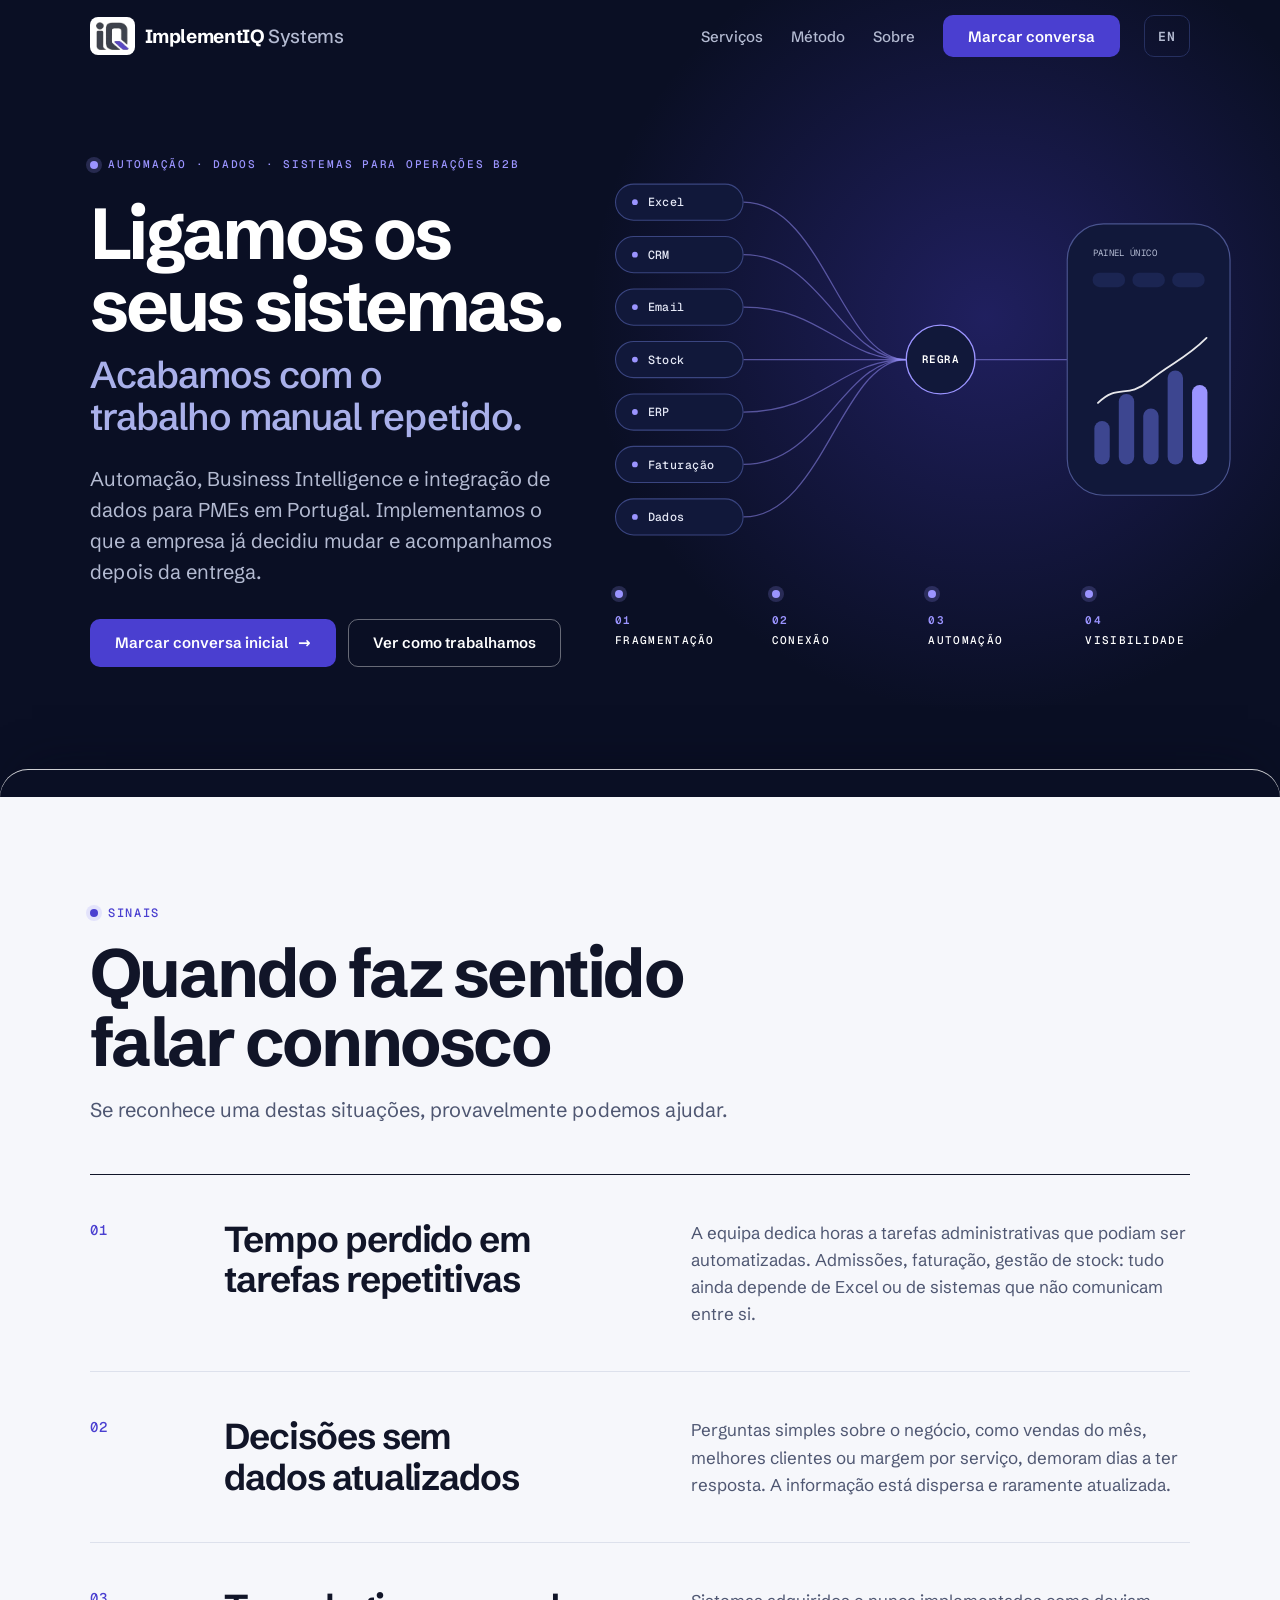
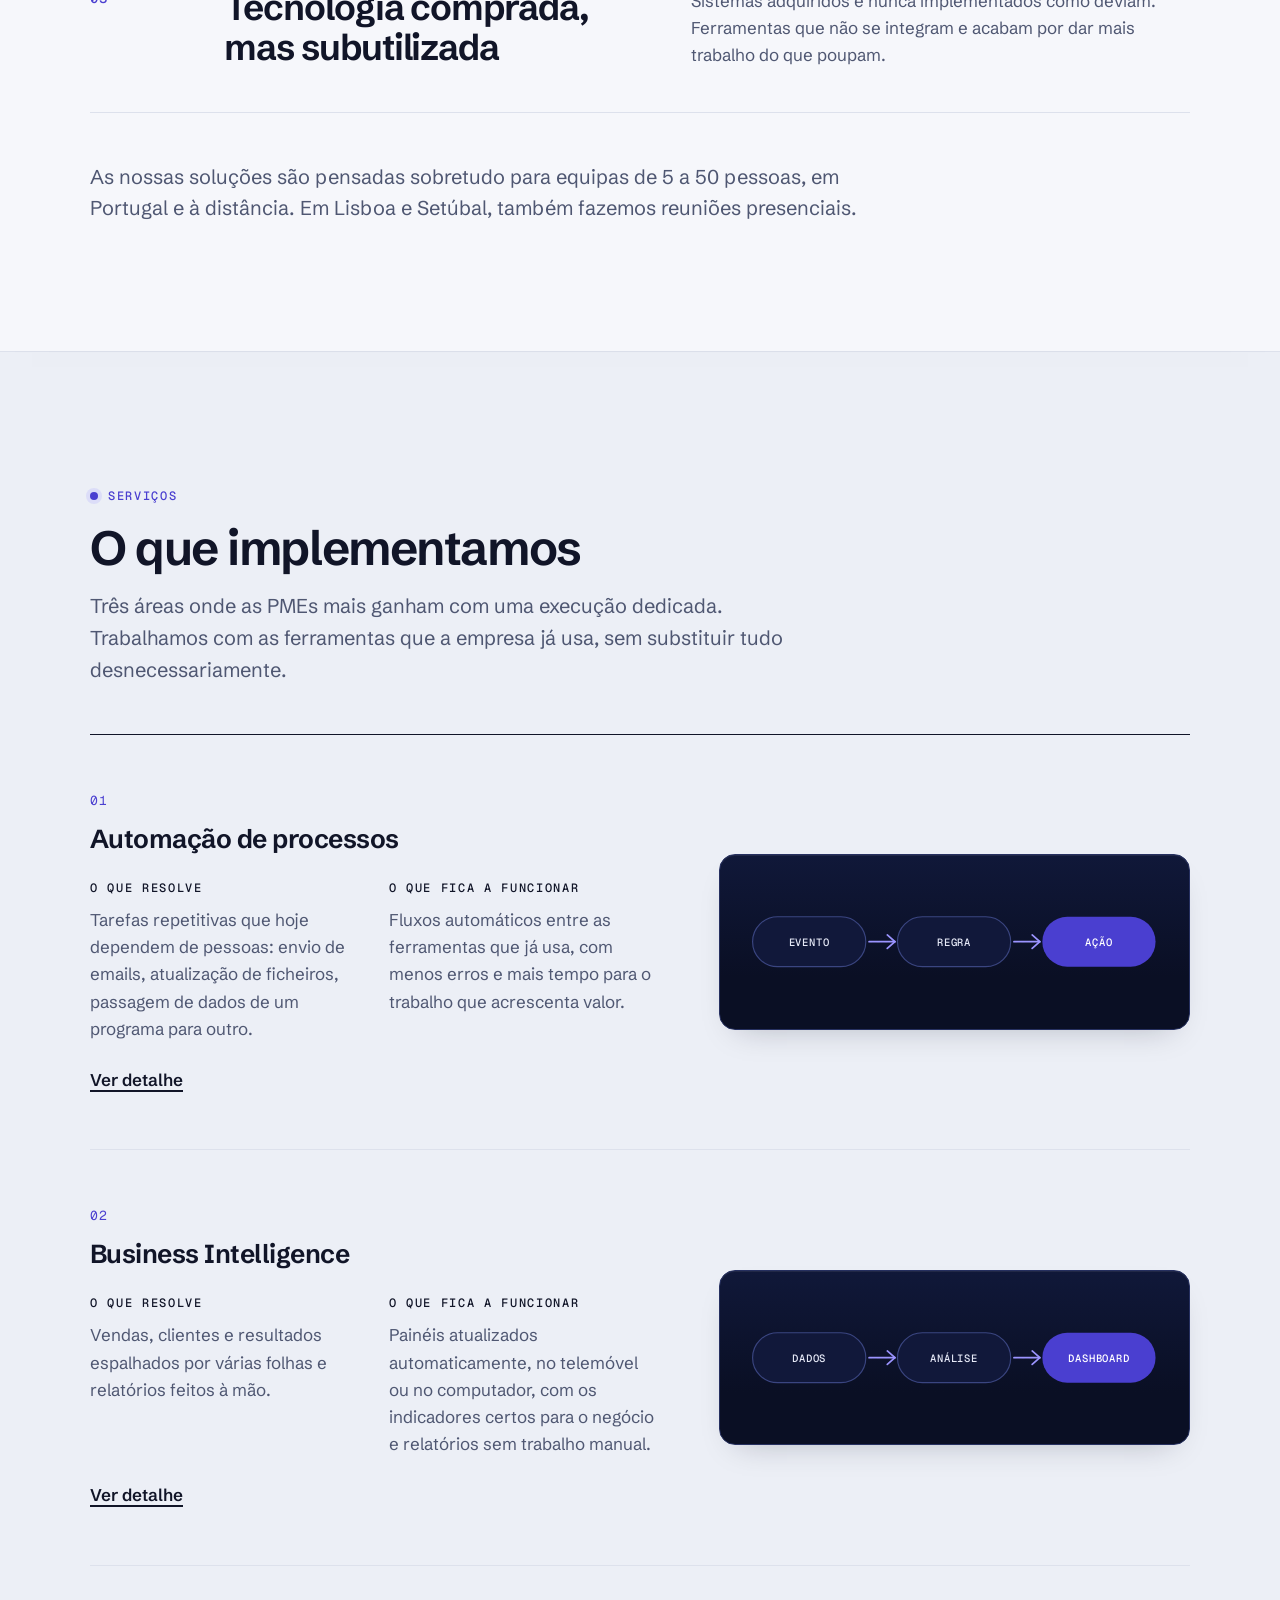
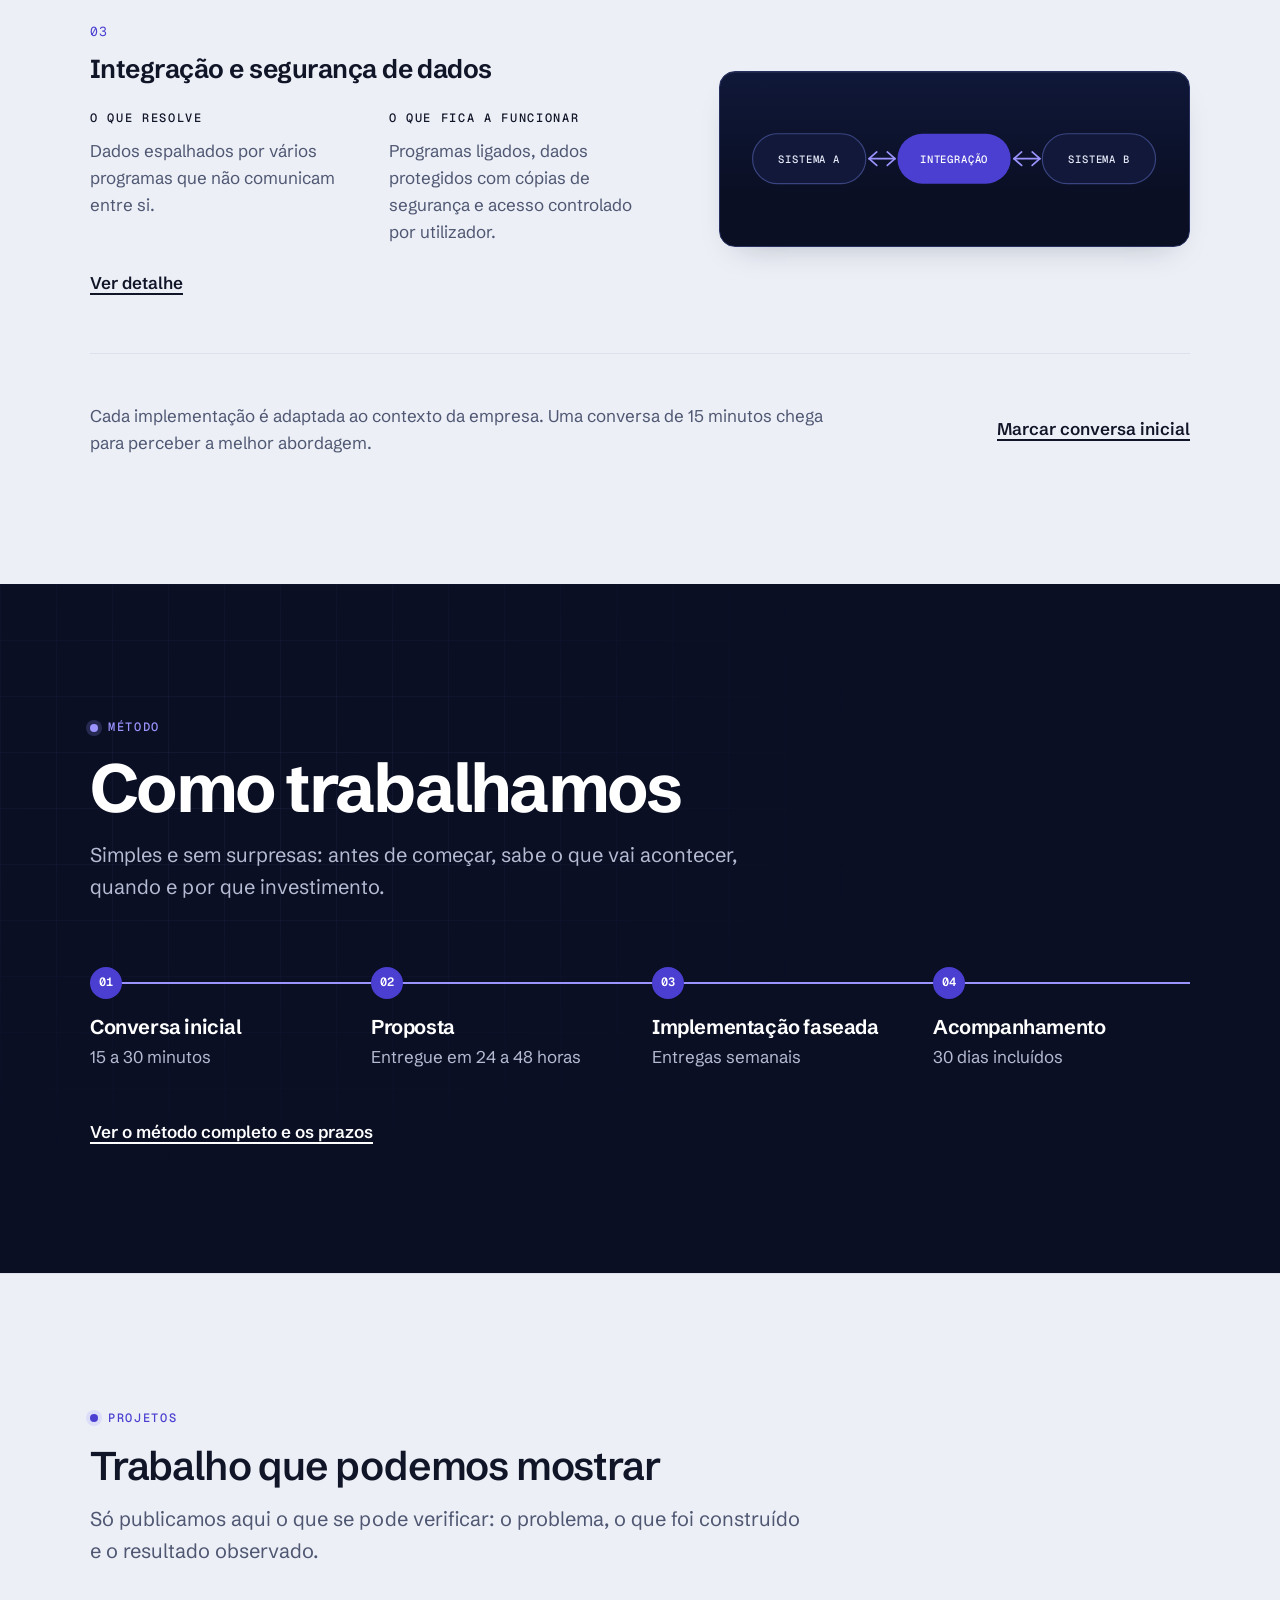
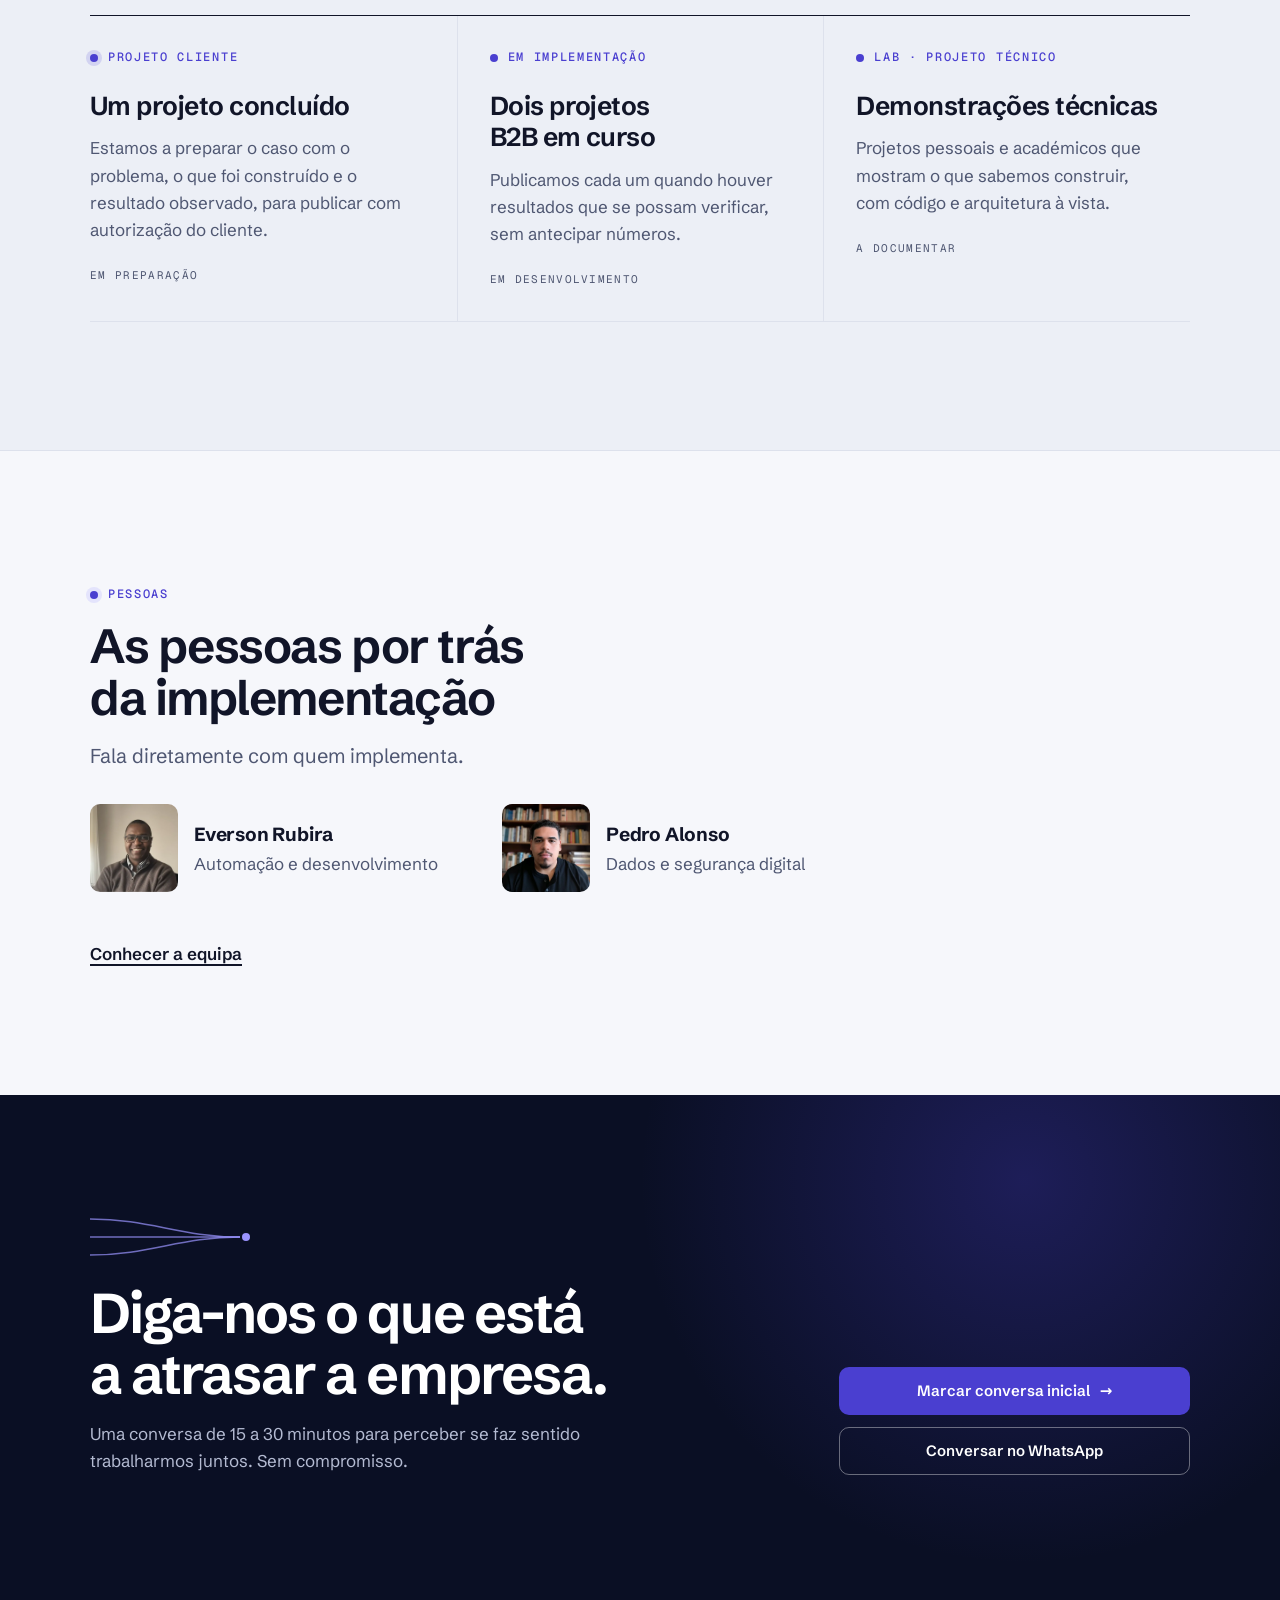
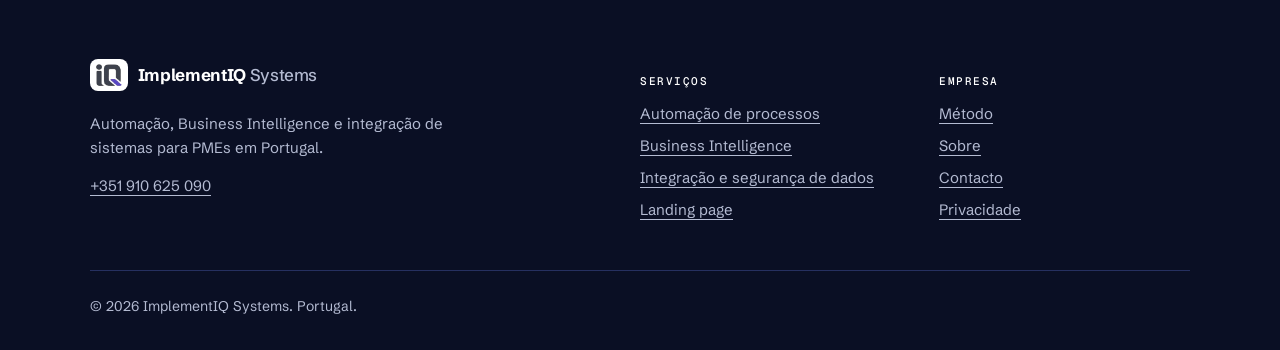
==== index.html @ 25ff7872 "Home sem camada de linhas; rede de partículas mais visível nas páginas internas Co-Authored-By: Clau" ====
<!DOCTYPE html>
<html lang="pt-PT">
<head>
    <meta charset="UTF-8">
    <meta name="viewport" content="width=device-width, initial-scale=1.0">

    <title data-pt="ImplementIQ Systems | Automação, BI e integração de sistemas para PMEs" data-en="ImplementIQ Systems | Automation, BI and systems integration for SMEs">ImplementIQ Systems | Automação, BI e integração de sistemas para PMEs</title>

    <meta name="description" content="Automação de processos, Business Intelligence e integração de dados para PMEs em Portugal. Implementamos, formamos a equipa e acompanhamos depois da entrega." data-pt="Automação de processos, Business Intelligence e integração de dados para PMEs em Portugal. Implementamos, formamos a equipa e acompanhamos depois da entrega." data-en="Process automation, Business Intelligence and data integration for SMEs in Portugal. We implement, train your team and support you after delivery.">
    <meta name="theme-color" content="#0a0f24">

    <meta property="og:type" content="website">
    <meta property="og:site_name" content="ImplementIQ Systems">
    <meta property="og:locale" content="pt_PT">
    <meta property="og:title" content="ImplementIQ Systems | Automação, BI e integração de sistemas para PMEs" data-pt="ImplementIQ Systems | Automação, BI e integração de sistemas para PMEs" data-en="ImplementIQ Systems | Automation, BI and systems integration for SMEs">
    <meta property="og:description" content="Automação de processos, Business Intelligence e integração de dados para PMEs em Portugal. Implementamos, formamos a equipa e acompanhamos depois da entrega." data-pt="Automação de processos, Business Intelligence e integração de dados para PMEs em Portugal. Implementamos, formamos a equipa e acompanhamos depois da entrega." data-en="Process automation, Business Intelligence and data integration for SMEs in Portugal. We implement, train your team and support you after delivery.">

    <script>document.documentElement.classList.add("js");</script>
    <link rel="preload" href="fonts/schibsted-grotesk-latin-wght-normal.woff2" as="font" type="font/woff2" crossorigin>
    <link rel="preload" href="fonts/geist-mono-latin-wght-normal.woff2" as="font" type="font/woff2" crossorigin>
    <link rel="stylesheet" href="style.css">
    <link rel="icon" type="image/png" sizes="32x32" href="favicon-32.png">
    <link rel="icon" type="image/png" sizes="48x48" href="favicon-48.png">
    <link rel="apple-touch-icon" href="apple-touch-icon.png">
    <meta name="application-name" content="ImplementIQ">
    <meta name="apple-mobile-web-app-title" content="ImplementIQ">
</head>
<body>

<a class="skip-link" href="#conteudo" data-pt="Saltar para o conteúdo" data-en="Skip to content">Saltar para o conteúdo</a>

<header class="site-header" id="siteHeader">
    <div class="wrap nav">
        <a href="index.html" class="brand" aria-label="ImplementIQ Systems">
            <img src="img/logo-mark.png" alt="" width="85" height="73">
            <span>ImplementIQ <span class="sys">Systems</span></span>
        </a>

        <ul class="nav-links" id="navLinks">
            <li><a href="servicos.html" data-pt="Serviços" data-en="Services">Serviços</a></li>
            <li><a href="metodo.html" data-pt="Método" data-en="Method">Método</a></li>
            <li><a href="sobre.html" data-pt="Sobre" data-en="About">Sobre</a></li>
            <li><a href="contacto.html#formulario" class="btn btn-primary" data-pt="Marcar conversa" data-en="Book a call">Marcar conversa</a></li>
        </ul>

        <div class="nav-tools">
            <button class="lang-toggle" id="langToggle" type="button" aria-label="Switch to English">EN</button>
            <button class="menu-btn" id="menuBtn" type="button" aria-expanded="false" aria-controls="navLinks" aria-label="Abrir menu">
                <svg width="22" height="22" viewBox="0 0 24 24" fill="none" stroke="currentColor" stroke-width="2" stroke-linecap="round" aria-hidden="true">
                    <line x1="3" y1="7" x2="21" y2="7"/><line x1="3" y1="12" x2="21" y2="12"/><line x1="3" y1="17" x2="21" y2="17"/>
                </svg>
            </button>
        </div>
    </div>
</header>

<main id="conteudo">
<!-- Hero -->
<section class="hero" id="topo">
    <div class="hero-glow" aria-hidden="true"></div>
    <div class="wrap hero-grid">
        <div class="hero-copy">
            <p class="eyebrow enter" data-pt="Automação · Dados · Sistemas para operações B2B" data-en="Automation · Data · Systems for B2B operations">Automação · Dados · Sistemas para operações B2B</p>
            <h1 class="enter" style="--d:0.08s"
                data-pt="Ligamos os seus sistemas.<br><span class=&quot;soft&quot;>Acabamos com o trabalho manual repetido.</span>"
                data-en="We connect your systems.<br><span class=&quot;soft&quot;>We end repetitive manual work.</span>">Ligamos os seus sistemas.<br><span class="soft">Acabamos com o trabalho manual repetido.</span></h1>

            <p class="hero-lead enter" style="--d:0.16s"
               data-pt="Automação, Business Intelligence e integração de dados para PMEs em Portugal. Implementamos o que a empresa já decidiu mudar e acompanhamos depois da entrega."
               data-en="Automation, Business Intelligence and data integration for SMEs in Portugal. We implement what your company has already decided to change, and we stay with you after delivery.">Automação, Business Intelligence e integração de dados para PMEs em Portugal. Implementamos o que a empresa já decidiu mudar e acompanhamos depois da entrega.</p>

            <div class="hero-actions enter" style="--d:0.24s">
                <a href="contacto.html#formulario" class="btn btn-primary"><span data-pt="Marcar conversa inicial" data-en="Book an initial call">Marcar conversa inicial</span><span class="arr" aria-hidden="true">→</span></a>
                <a href="metodo.html" class="btn btn-ghost" data-pt="Ver como trabalhamos" data-en="See how we work">Ver como trabalhamos</a>
            </div>
        </div>

        <figure class="hero-visual enter" style="--d:0.2s">
            <div class="sf">
<svg class="sf-svg sf-svg-d" viewBox="0 0 680 440" role="img" aria-labelledby="sfD">
<title id="sfD" data-pt="Sete sistemas separados (Excel, CRM, email, stock, ERP, faturação e dados) que se ligam, passam por uma regra e acabam num único painel" data-en="Seven separate systems (Excel, CRM, email, stock, ERP, invoicing and data) that connect, go through a rule and end in a single dashboard">Sete sistemas separados (Excel, CRM, email, stock, ERP, faturação e dados) que se ligam, passam por uma regra e acabam num único painel</title>
<path class="sf-wire sf-draw" style="--i:0" pathLength="1" d="M142 40 C 230 40, 250 214, 322 214"/>
<path class="sf-wire sf-draw" style="--i:1" pathLength="1" d="M142 98 C 230 98, 250 214, 322 214"/>
<path class="sf-wire sf-draw" style="--i:2" pathLength="1" d="M142 156 C 230 156, 250 214, 322 214"/>
<path class="sf-wire sf-draw" style="--i:3" pathLength="1" d="M142 214 C 230 214, 250 214, 322 214"/>
<path class="sf-wire sf-draw" style="--i:4" pathLength="1" d="M142 272 C 230 272, 250 214, 322 214"/>
<path class="sf-wire sf-draw" style="--i:5" pathLength="1" d="M142 330 C 230 330, 250 214, 322 214"/>
<path class="sf-wire sf-draw" style="--i:6" pathLength="1" d="M142 388 C 230 388, 250 214, 322 214"/>
<path class="sf-wire sf-draw sf-trunk" pathLength="1" d="M398 214 H500"/>
<path id="sfp0" d="M142 40 C 230 40, 250 214, 322 214" fill="none"/>
<path id="sfp1" d="M142 98 C 230 98, 250 214, 322 214" fill="none"/>
<path id="sfp2" d="M142 156 C 230 156, 250 214, 322 214" fill="none"/>
<path id="sfp3" d="M142 214 C 230 214, 250 214, 322 214" fill="none"/>
<path id="sfp4" d="M142 272 C 230 272, 250 214, 322 214" fill="none"/>
<path id="sfp5" d="M142 330 C 230 330, 250 214, 322 214" fill="none"/>
<path id="sfp6" d="M142 388 C 230 388, 250 214, 322 214" fill="none"/>
<path id="sfpt" d="M398 214 H500" fill="none"/>
<g class="sf-chip" style="--i:0;--dx:-30px;--dy:-10px;--r:-4deg"><rect x="0.6" y="20" width="141" height="40" rx="20"/><circle class="sf-chip-dot" cx="22" cy="40" r="3.2"/><text x="36" y="44.5">Excel</text></g>
<g class="sf-chip" style="--i:1;--dx:26px;--dy:8px;--r:3deg"><rect x="0.6" y="78" width="141" height="40" rx="20"/><circle class="sf-chip-dot" cx="22" cy="98" r="3.2"/><text x="36" y="102.5">CRM</text></g>
<g class="sf-chip" style="--i:2;--dx:-18px;--dy:-9px;--r:-3deg"><rect x="0.6" y="136" width="141" height="40" rx="20"/><circle class="sf-chip-dot" cx="22" cy="156" r="3.2"/><text x="36" y="160.5">Email</text></g>
<g class="sf-chip" style="--i:3;--dx:34px;--dy:9px;--r:4deg"><rect x="0.6" y="194" width="141" height="40" rx="20"/><circle class="sf-chip-dot" cx="22" cy="214" r="3.2"/><text x="36" y="218.5">Stock</text></g>
<g class="sf-chip" style="--i:4;--dx:-28px;--dy:-8px;--r:3deg"><rect x="0.6" y="252" width="141" height="40" rx="20"/><circle class="sf-chip-dot" cx="22" cy="272" r="3.2"/><text x="36" y="276.5">ERP</text></g>
<g class="sf-chip" style="--i:5;--dx:22px;--dy:10px;--r:-4deg"><rect x="0.6" y="310" width="141" height="40" rx="20"/><circle class="sf-chip-dot" cx="22" cy="330" r="3.2"/><text x="36" y="334.5" data-pt="Faturação" data-en="Invoicing">Faturação</text></g>
<g class="sf-chip" style="--i:6;--dx:-34px;--dy:6px;--r:3deg"><rect x="0.6" y="368" width="141" height="40" rx="20"/><circle class="sf-chip-dot" cx="22" cy="388" r="3.2"/><text x="36" y="392.5" data-pt="Dados" data-en="Data">Dados</text></g>
<g class="sf-rule"><circle class="sf-ring" cx="360" cy="214" r="38"/><circle class="sf-rule-box" cx="360" cy="214" r="38"/><text x="360" y="218" text-anchor="middle" data-pt="REGRA" data-en="RULE">REGRA</text></g>
<rect class="sf-panel" x="500" y="64" width="180" height="300" rx="40"/>
<text class="sf-panel-title" x="528" y="100" data-pt="PAINEL ÚNICO" data-en="SINGLE DASHBOARD">PAINEL ÚNICO</text>
<rect class="sf-kpi" style="--i:0" x="528" y="118" width="36" height="16" rx="8"/>
<rect class="sf-kpi" style="--i:1" x="572" y="118" width="36" height="16" rx="8"/>
<rect class="sf-kpi" style="--i:2" x="616" y="118" width="36" height="16" rx="8"/>
<rect class="sf-bar" style="--i:0" x="530" y="282" width="17" height="48" rx="8.5"/>
<rect class="sf-bar" style="--i:1" x="557" y="252" width="17" height="78" rx="8.5"/>
<rect class="sf-bar" style="--i:2" x="584" y="268" width="17" height="62" rx="8.5"/>
<rect class="sf-bar" style="--i:3" x="611" y="226" width="17" height="104" rx="8.5"/>
<rect class="sf-bar hot" style="--i:4" x="638" y="242" width="17" height="88" rx="8.5"/>
<path class="sf-trend sf-draw" pathLength="1" d="M534 262 C 556 240, 566 258, 590 238 S 630 214, 654 190"/>
<circle class="sf-packet" r="3.6" opacity="0"><animateMotion dur="4.2s" begin="6.2s" repeatCount="indefinite"><mpath href="#sfp0"/></animateMotion><animate attributeName="opacity" values="0;1;1;0" keyTimes="0;0.12;0.88;1" dur="4.2s" begin="6.2s" repeatCount="indefinite"/></circle>
<circle class="sf-packet" r="3.6" opacity="0"><animateMotion dur="4.2s" begin="6.75s" repeatCount="indefinite"><mpath href="#sfp1"/></animateMotion><animate attributeName="opacity" values="0;1;1;0" keyTimes="0;0.12;0.88;1" dur="4.2s" begin="6.75s" repeatCount="indefinite"/></circle>
<circle class="sf-packet" r="3.6" opacity="0"><animateMotion dur="4.2s" begin="7.300000000000001s" repeatCount="indefinite"><mpath href="#sfp2"/></animateMotion><animate attributeName="opacity" values="0;1;1;0" keyTimes="0;0.12;0.88;1" dur="4.2s" begin="7.300000000000001s" repeatCount="indefinite"/></circle>
<circle class="sf-packet" r="3.6" opacity="0"><animateMotion dur="4.2s" begin="7.8500000000000005s" repeatCount="indefinite"><mpath href="#sfp3"/></animateMotion><animate attributeName="opacity" values="0;1;1;0" keyTimes="0;0.12;0.88;1" dur="4.2s" begin="7.8500000000000005s" repeatCount="indefinite"/></circle>
<circle class="sf-packet" r="3.6" opacity="0"><animateMotion dur="4.2s" begin="8.4s" repeatCount="indefinite"><mpath href="#sfp4"/></animateMotion><animate attributeName="opacity" values="0;1;1;0" keyTimes="0;0.12;0.88;1" dur="4.2s" begin="8.4s" repeatCount="indefinite"/></circle>
<circle class="sf-packet" r="3.6" opacity="0"><animateMotion dur="4.2s" begin="8.95s" repeatCount="indefinite"><mpath href="#sfp5"/></animateMotion><animate attributeName="opacity" values="0;1;1;0" keyTimes="0;0.12;0.88;1" dur="4.2s" begin="8.95s" repeatCount="indefinite"/></circle>
<circle class="sf-packet" r="3.6" opacity="0"><animateMotion dur="4.2s" begin="9.5s" repeatCount="indefinite"><mpath href="#sfp6"/></animateMotion><animate attributeName="opacity" values="0;1;1;0" keyTimes="0;0.12;0.88;1" dur="4.2s" begin="9.5s" repeatCount="indefinite"/></circle>
<circle class="sf-packet" r="3.6" opacity="0"><animateMotion dur="1.6s" begin="7s" repeatCount="indefinite"><mpath href="#sfpt"/></animateMotion><animate attributeName="opacity" values="0;1;1;0" keyTimes="0;0.15;0.85;1" dur="1.6s" begin="7s" repeatCount="indefinite"/></circle>
</svg>
<svg class="sf-svg sf-svg-m" viewBox="0 0 340 250" role="img" aria-labelledby="sfM">
<title id="sfM" data-pt="Quatro sistemas separados (Excel, CRM, email e ERP) que se ligam, passam por uma regra e acabam num único painel" data-en="Four separate systems (Excel, CRM, email and ERP) that connect, go through a rule and end in a single dashboard">Quatro sistemas separados (Excel, CRM, email e ERP) que se ligam, passam por uma regra e acabam num único painel</title>
<path class="sf-wire sf-draw" style="--i:0" pathLength="1" d="M94 34 C 118 34, 118 121, 141 121"/>
<path class="sf-wire sf-draw" style="--i:1" pathLength="1" d="M94 92 C 118 92, 118 121, 141 121"/>
<path class="sf-wire sf-draw" style="--i:2" pathLength="1" d="M94 150 C 118 150, 118 121, 141 121"/>
<path class="sf-wire sf-draw" style="--i:3" pathLength="1" d="M94 208 C 118 208, 118 121, 141 121"/>
<path class="sf-wire sf-draw sf-trunk" pathLength="1" d="M197 121 H236"/>
<path id="sfm0" d="M94 34 C 118 34, 118 121, 141 121" fill="none"/>
<path id="sfm1" d="M94 92 C 118 92, 118 121, 141 121" fill="none"/>
<path id="sfm2" d="M94 150 C 118 150, 118 121, 141 121" fill="none"/>
<path id="sfm3" d="M94 208 C 118 208, 118 121, 141 121" fill="none"/>
<path id="sfmt" d="M197 121 H236" fill="none"/>
<g class="sf-chip" style="--i:0;--dx:-8px;--dy:-8px;--r:-4deg"><rect x="0.6" y="18" width="92" height="32" rx="16"/><circle class="sf-chip-dot" cx="17" cy="34" r="2.8"/><text x="29" y="38.5">Excel</text></g>
<g class="sf-chip" style="--i:1;--dx:12px;--dy:6px;--r:3deg"><rect x="0.6" y="76" width="92" height="32" rx="16"/><circle class="sf-chip-dot" cx="17" cy="92" r="2.8"/><text x="29" y="96.5">CRM</text></g>
<g class="sf-chip" style="--i:2;--dx:-8px;--dy:8px;--r:-3deg"><rect x="0.6" y="134" width="92" height="32" rx="16"/><circle class="sf-chip-dot" cx="17" cy="150" r="2.8"/><text x="29" y="154.5">Email</text></g>
<g class="sf-chip" style="--i:3;--dx:10px;--dy:-8px;--r:4deg"><rect x="0.6" y="192" width="92" height="32" rx="16"/><circle class="sf-chip-dot" cx="17" cy="208" r="2.8"/><text x="29" y="212.5">ERP</text></g>
<g class="sf-rule"><circle class="sf-ring" cx="169" cy="121" r="28"/><circle class="sf-rule-box" cx="169" cy="121" r="28"/><text x="169" y="125" text-anchor="middle" data-pt="REGRA" data-en="RULE">REGRA</text></g>
<rect class="sf-panel" x="236" y="21" width="104" height="200" rx="30"/>
<rect class="sf-kpi" style="--i:0" x="252" y="42" width="32" height="14" rx="7"/>
<rect class="sf-kpi" style="--i:1" x="292" y="42" width="32" height="14" rx="7"/>
<rect class="sf-bar" style="--i:0" x="254" y="162" width="13" height="34" rx="6.5"/>
<rect class="sf-bar" style="--i:1" x="274" y="138" width="13" height="58" rx="6.5"/>
<rect class="sf-bar" style="--i:2" x="294" y="150" width="13" height="46" rx="6.5"/>
<rect class="sf-bar hot" style="--i:3" x="314" y="118" width="13" height="78" rx="6.5"/>
<path class="sf-trend sf-draw" pathLength="1" d="M258 146 C 270 130, 276 142, 290 128 S 308 112, 322 100"/>
<circle class="sf-packet" r="3" opacity="0"><animateMotion dur="3.6s" begin="6.2s" repeatCount="indefinite"><mpath href="#sfm0"/></animateMotion><animate attributeName="opacity" values="0;1;1;0" keyTimes="0;0.12;0.88;1" dur="3.6s" begin="6.2s" repeatCount="indefinite"/></circle>
<circle class="sf-packet" r="3" opacity="0"><animateMotion dur="3.6s" begin="6.9s" repeatCount="indefinite"><mpath href="#sfm1"/></animateMotion><animate attributeName="opacity" values="0;1;1;0" keyTimes="0;0.12;0.88;1" dur="3.6s" begin="6.9s" repeatCount="indefinite"/></circle>
<circle class="sf-packet" r="3" opacity="0"><animateMotion dur="3.6s" begin="7.6s" repeatCount="indefinite"><mpath href="#sfm2"/></animateMotion><animate attributeName="opacity" values="0;1;1;0" keyTimes="0;0.12;0.88;1" dur="3.6s" begin="7.6s" repeatCount="indefinite"/></circle>
<circle class="sf-packet" r="3" opacity="0"><animateMotion dur="3.6s" begin="8.3s" repeatCount="indefinite"><mpath href="#sfm3"/></animateMotion><animate attributeName="opacity" values="0;1;1;0" keyTimes="0;0.12;0.88;1" dur="3.6s" begin="8.3s" repeatCount="indefinite"/></circle>
</svg>
                <ol class="sf-stages" data-aria-pt="Fases do fluxo" data-aria-en="Flow stages" aria-label="Fases do fluxo">
                    <li class="sf-stage" style="--t:0s" data-pt="<b>01</b>Fragmentação" data-en="<b>01</b>Fragmentation"><b>01</b>Fragmentação</li>
                    <li class="sf-stage" style="--t:1.7s" data-pt="<b>02</b>Conexão" data-en="<b>02</b>Connection"><b>02</b>Conexão</li>
                    <li class="sf-stage" style="--t:3.3s" data-pt="<b>03</b>Automação" data-en="<b>03</b>Automation"><b>03</b>Automação</li>
                    <li class="sf-stage" style="--t:4.4s" data-pt="<b>04</b>Visibilidade" data-en="<b>04</b>Visibility"><b>04</b>Visibilidade</li>
                </ol>
            </div>
        </figure>
    </div>
</section>

<!-- Sinais -->
<section class="section" id="sinais">
    <div class="wrap">
        <div class="section-head reveal">
            <p class="eyebrow" data-pt="Sinais" data-en="Signals">Sinais</p>
            <h2 class="h-display" data-pt="Quando faz sentido falar connosco" data-en="When it makes sense to talk to us">Quando faz sentido falar connosco</h2>
            <p data-pt="Se reconhece uma destas situações, provavelmente podemos ajudar." data-en="If you recognise one of these situations, we can probably help.">Se reconhece uma destas situações, provavelmente podemos ajudar.</p>
        </div>

        <ol class="signals">
            <li class="signal reveal" style="--d:0s">
                <span class="signal-n" aria-hidden="true">01</span>
                <h3 data-pt="Tempo perdido em tarefas repetitivas" data-en="Time lost on repetitive tasks">Tempo perdido em tarefas repetitivas</h3>
                <p data-pt="A equipa dedica horas a tarefas administrativas que podiam ser automatizadas. Admissões, faturação, gestão de stock: tudo ainda depende de Excel ou de sistemas que não comunicam entre si." data-en="Your team spends hours on administrative tasks that could be automated. Onboarding, invoicing, stock management: everything still depends on Excel or on systems that don’t talk to each other.">A equipa dedica horas a tarefas administrativas que podiam ser automatizadas. Admissões, faturação, gestão de stock: tudo ainda depende de Excel ou de sistemas que não comunicam entre si.</p>
            </li>
            <li class="signal reveal" style="--d:0.08s">
                <span class="signal-n" aria-hidden="true">02</span>
                <h3 data-pt="Decisões sem dados atualizados" data-en="Decisions without up-to-date data">Decisões sem dados atualizados</h3>
                <p data-pt="Perguntas simples sobre o negócio, como vendas do mês, melhores clientes ou margem por serviço, demoram dias a ter resposta. A informação está dispersa e raramente atualizada." data-en="Simple questions about the business, such as monthly sales, best clients or margin per service, take days to answer. The information is scattered and rarely current.">Perguntas simples sobre o negócio, como vendas do mês, melhores clientes ou margem por serviço, demoram dias a ter resposta. A informação está dispersa e raramente atualizada.</p>
            </li>
            <li class="signal reveal" style="--d:0.16s">
                <span class="signal-n" aria-hidden="true">03</span>
                <h3 data-pt="Tecnologia comprada, mas subutilizada" data-en="Technology bought but underused">Tecnologia comprada, mas subutilizada</h3>
                <p data-pt="Sistemas adquiridos e nunca implementados como deviam. Ferramentas que não se integram e acabam por dar mais trabalho do que poupam." data-en="Systems that were acquired and never properly implemented. Tools that don’t integrate and end up creating more work than they save.">Sistemas adquiridos e nunca implementados como deviam. Ferramentas que não se integram e acabam por dar mais trabalho do que poupam.</p>
            </li>
        </ol>

        <p class="fit reveal"
           data-pt="As nossas soluções são pensadas sobretudo para equipas de 5 a 50 pessoas, em Portugal e à distância. Em Lisboa e Setúbal, também fazemos reuniões presenciais."
           data-en="Our solutions are designed mainly for teams of 5 to 50 people, in Portugal and remotely. In Lisbon and Setúbal we also hold in-person meetings.">As nossas soluções são pensadas sobretudo para equipas de 5 a 50 pessoas, em Portugal e à distância. Em Lisboa e Setúbal, também fazemos reuniões presenciais.</p>
    </div>
</section>

<!-- Serviços -->
<section class="section band" id="servicos">
    <div class="wrap">
        <div class="section-head reveal">
            <p class="eyebrow" data-pt="Serviços" data-en="Services">Serviços</p>
            <h2 data-pt="O que implementamos" data-en="What we implement">O que implementamos</h2>
            <p data-pt="Três áreas onde as PMEs mais ganham com uma execução dedicada. Trabalhamos com as ferramentas que a empresa já usa, sem substituir tudo desnecessariamente." data-en="Three areas where SMEs gain the most from dedicated execution. We work with the tools your company already uses, without replacing everything unnecessarily.">Três áreas onde as PMEs mais ganham com uma execução dedicada. Trabalhamos com as ferramentas que a empresa já usa, sem substituir tudo desnecessariamente.</p>
        </div>

        <div class="pillars">
            <article class="pillar reveal" id="p-automacao">
                <div class="pillar-copy">
                    <span class="pillar-n" aria-hidden="true">01</span>
                    <h3 data-pt="Automação de processos" data-en="Process automation">Automação de processos</h3>
                    <div class="pillar-cols">
                        <div>
                            <p class="label" data-pt="O que resolve" data-en="What it solves">O que resolve</p>
                            <p data-pt="Tarefas repetitivas que hoje dependem de pessoas: envio de emails, atualização de ficheiros, passagem de dados de um programa para outro." data-en="Repetitive tasks that today depend on people: sending emails, updating files, moving data from one program to another.">Tarefas repetitivas que hoje dependem de pessoas: envio de emails, atualização de ficheiros, passagem de dados de um programa para outro.</p>
                        </div>
                        <div>
                            <p class="label" data-pt="O que fica a funcionar" data-en="What you end up with">O que fica a funcionar</p>
                            <p data-pt="Fluxos automáticos entre as ferramentas que já usa, com menos erros e mais tempo para o trabalho que acrescenta valor." data-en="Automatic flows between the tools you already use, with fewer errors and more time for work that adds value.">Fluxos automáticos entre as ferramentas que já usa, com menos erros e mais tempo para o trabalho que acrescenta valor.</p>
                        </div>
                    </div>
                    <a class="link pillar-link" href="servicos.html#automacao" data-pt="Ver detalhe" data-en="See details">Ver detalhe</a>
                </div>
                <div class="pillar-art">
<svg viewBox="0 0 422 114" role="img" aria-labelledby="artA"><title id="artA" data-pt="Um evento dispara uma regra, que executa uma ação" data-en="An event triggers a rule, which runs an action">Um evento dispara uma regra, que executa uma ação</title><rect class="art-node" x="0.6" y="31" width="118" height="52" rx="26"/><text x="59.6" y="61" text-anchor="middle" data-pt="Evento" data-en="Trigger">Evento</text><rect class="art-node" x="151.6" y="31" width="118" height="52" rx="26"/><text x="210.6" y="61" text-anchor="middle" data-pt="Regra" data-en="Rule">Regra</text><rect class="art-accent" x="302.6" y="31" width="118" height="52" rx="26"/><text class="art-accent-text" x="361.6" y="61" text-anchor="middle" data-pt="Ação" data-en="Action">Ação</text><path class="art-wire" d="M122 57 H149"/><path class="art-line draw" style="--i:0" pathLength="1" d="M122 57 H149"/><path class="art-line" d="M141 50 L149 57 L141 64"/><path class="art-wire" d="M273 57 H300"/><path class="art-line draw" style="--i:1" pathLength="1" d="M273 57 H300"/><path class="art-line" d="M292 50 L300 57 L292 64"/></svg>
                </div>
            </article>
            <article class="pillar reveal" id="p-bi">
                <div class="pillar-copy">
                    <span class="pillar-n" aria-hidden="true">02</span>
                    <h3 data-pt="Business Intelligence" data-en="Business Intelligence">Business Intelligence</h3>
                    <div class="pillar-cols">
                        <div>
                            <p class="label" data-pt="O que resolve" data-en="What it solves">O que resolve</p>
                            <p data-pt="Vendas, clientes e resultados espalhados por várias folhas e relatórios feitos à mão." data-en="Sales, clients and results scattered across several spreadsheets and hand-made reports.">Vendas, clientes e resultados espalhados por várias folhas e relatórios feitos à mão.</p>
                        </div>
                        <div>
                            <p class="label" data-pt="O que fica a funcionar" data-en="What you end up with">O que fica a funcionar</p>
                            <p data-pt="Painéis atualizados automaticamente, no telemóvel ou no computador, com os indicadores certos para o negócio e relatórios sem trabalho manual." data-en="Automatically updated dashboards on phone or computer, with the right indicators for your business and reports with no manual work.">Painéis atualizados automaticamente, no telemóvel ou no computador, com os indicadores certos para o negócio e relatórios sem trabalho manual.</p>
                        </div>
                    </div>
                    <a class="link pillar-link" href="servicos.html#bi" data-pt="Ver detalhe" data-en="See details">Ver detalhe</a>
                </div>
                <div class="pillar-art">
<svg viewBox="0 0 422 114" role="img" aria-labelledby="artB"><title id="artB" data-pt="Dados passam por análise e chegam a um dashboard" data-en="Data goes through analysis and reaches a dashboard">Dados passam por análise e chegam a um dashboard</title><rect class="art-node" x="0.6" y="31" width="118" height="52" rx="26"/><text x="59.6" y="61" text-anchor="middle" data-pt="Dados" data-en="Data">Dados</text><rect class="art-node" x="151.6" y="31" width="118" height="52" rx="26"/><text x="210.6" y="61" text-anchor="middle" data-pt="Análise" data-en="Analysis">Análise</text><rect class="art-accent" x="302.6" y="31" width="118" height="52" rx="26"/><text class="art-accent-text" x="361.6" y="61" text-anchor="middle" data-pt="Dashboard" data-en="Dashboard">Dashboard</text><path class="art-wire" d="M122 57 H149"/><path class="art-line draw" style="--i:0" pathLength="1" d="M122 57 H149"/><path class="art-line" d="M141 50 L149 57 L141 64"/><path class="art-wire" d="M273 57 H300"/><path class="art-line draw" style="--i:1" pathLength="1" d="M273 57 H300"/><path class="art-line" d="M292 50 L300 57 L292 64"/></svg>
                </div>
            </article>
            <article class="pillar reveal" id="p-integracao">
                <div class="pillar-copy">
                    <span class="pillar-n" aria-hidden="true">03</span>
                    <h3 data-pt="Integração e segurança de dados" data-en="Data integration and security">Integração e segurança de dados</h3>
                    <div class="pillar-cols">
                        <div>
                            <p class="label" data-pt="O que resolve" data-en="What it solves">O que resolve</p>
                            <p data-pt="Dados espalhados por vários programas que não comunicam entre si." data-en="Data scattered across several programs that don’t talk to each other.">Dados espalhados por vários programas que não comunicam entre si.</p>
                        </div>
                        <div>
                            <p class="label" data-pt="O que fica a funcionar" data-en="What you end up with">O que fica a funcionar</p>
                            <p data-pt="Programas ligados, dados protegidos com cópias de segurança e acesso controlado por utilizador." data-en="Connected programs, data protected with backups and access controlled per user.">Programas ligados, dados protegidos com cópias de segurança e acesso controlado por utilizador.</p>
                        </div>
                    </div>
                    <a class="link pillar-link" href="servicos.html#integracao" data-pt="Ver detalhe" data-en="See details">Ver detalhe</a>
                </div>
                <div class="pillar-art">
<svg viewBox="0 0 422 114" role="img" aria-labelledby="artC"><title id="artC" data-pt="Dois sistemas ligados por uma integração, com dados nos dois sentidos" data-en="Two systems connected by an integration, with data flowing both ways">Dois sistemas ligados por uma integração, com dados nos dois sentidos</title><rect class="art-node" x="0.6" y="31" width="118" height="52" rx="26"/><text x="59.6" y="61" text-anchor="middle" data-pt="Sistema A" data-en="System A">Sistema A</text><rect class="art-accent" x="151.6" y="31" width="118" height="52" rx="26"/><text class="art-accent-text" x="210.6" y="61" text-anchor="middle" data-pt="Integração" data-en="Integration">Integração</text><rect class="art-node" x="302.6" y="31" width="118" height="52" rx="26"/><text x="361.6" y="61" text-anchor="middle" data-pt="Sistema B" data-en="System B">Sistema B</text><path class="art-wire" d="M122 57 H149"/><path class="art-line draw" style="--i:0" pathLength="1" d="M122 57 H149"/><path class="art-line" d="M141 50 L149 57 L141 64"/><path class="art-line" d="M130 50 L122 57 L130 64"/><path class="art-wire" d="M273 57 H300"/><path class="art-line draw" style="--i:1" pathLength="1" d="M273 57 H300"/><path class="art-line" d="M292 50 L300 57 L292 64"/><path class="art-line" d="M281 50 L273 57 L281 64"/></svg>
                </div>
            </article>
        </div>

        <div class="services-note reveal">
            <p data-pt="Cada implementação é adaptada ao contexto da empresa. Uma conversa de 15 minutos chega para perceber a melhor abordagem." data-en="Every implementation is adapted to the company's context. A 15-minute conversation is enough to work out the best approach.">Cada implementação é adaptada ao contexto da empresa. Uma conversa de 15 minutos chega para perceber a melhor abordagem.</p>
            <a href="contacto.html#formulario" class="link" data-pt="Marcar conversa inicial" data-en="Book an initial call">Marcar conversa inicial</a>
        </div>
    </div>
</section>

<!-- Método em resumo -->
<section class="section dark" id="metodo">
    <div class="wrap">
        <div class="section-head reveal">
            <p class="eyebrow" data-pt="Método" data-en="Method">Método</p>
            <h2 class="h-display" data-pt="Como trabalhamos" data-en="How we work">Como trabalhamos</h2>
            <p data-pt="Simples e sem surpresas: antes de começar, sabe o que vai acontecer, quando e por que investimento." data-en="Simple and no surprises: before we start, you know what will happen, when, and at what investment.">Simples e sem surpresas: antes de começar, sabe o que vai acontecer, quando e por que investimento.</p>
        </div>

        <ol class="flow-steps reveal-group">
            <li class="flow-step" style="--i:0"><span class="n" aria-hidden="true">01</span><h3 data-pt="Conversa inicial" data-en="Initial conversation">Conversa inicial</h3><p data-pt="15 a 30 minutos" data-en="15 to 30 minutes">15 a 30 minutos</p></li>
            <li class="flow-step" style="--i:1"><span class="n" aria-hidden="true">02</span><h3 data-pt="Proposta" data-en="Proposal">Proposta</h3><p data-pt="Entregue em 24 a 48 horas" data-en="Delivered in 24 to 48 hours">Entregue em 24 a 48 horas</p></li>
            <li class="flow-step" style="--i:2"><span class="n" aria-hidden="true">03</span><h3 data-pt="Implementação faseada" data-en="Phased implementation">Implementação faseada</h3><p data-pt="Entregas semanais" data-en="Weekly deliveries">Entregas semanais</p></li>
            <li class="flow-step" style="--i:3"><span class="n" aria-hidden="true">04</span><h3 data-pt="Acompanhamento" data-en="Support">Acompanhamento</h3><p data-pt="30 dias incluídos" data-en="30 days included">30 dias incluídos</p></li>
        </ol>

        <p class="more reveal"><a class="link" href="metodo.html" data-pt="Ver o método completo e os prazos" data-en="See the full method and timeframes">Ver o método completo e os prazos</a></p>
    </div>
</section>

<!-- Projetos: estrutura pronta, sem casos inventados -->
<section class="section band" id="projetos">
    <div class="wrap">
        <div class="section-head reveal">
            <p class="eyebrow" data-pt="Projetos" data-en="Projects">Projetos</p>
            <h2 class="h-quiet" data-pt="Trabalho que podemos mostrar" data-en="Work we can show">Trabalho que podemos mostrar</h2>
            <p data-pt="Só publicamos aqui o que se pode verificar: o problema, o que foi construído e o resultado observado." data-en="We only publish what can be verified: the problem, what was built and the observed result.">Só publicamos aqui o que se pode verificar: o problema, o que foi construído e o resultado observado.</p>
        </div>

        <!-- Para adicionar um projeto, copiar este modelo para dentro de .projects-list
             e preencher só com informação verificável (ver README):
        <article class="project">
            <p class="label">PROJETO CLIENTE | EM IMPLEMENTAÇÃO | LAB | PROJETO TÉCNICO</p>
            <h3>Nome do projeto</h3>
            <dl>
                <div><dt>Problema</dt><dd>...</dd></div>
                <div><dt>Solução</dt><dd>...</dd></div>
                <div><dt>O que foi construído</dt><dd>...</dd></div>
                <div><dt>Tecnologias</dt><dd>...</dd></div>
                <div><dt>Resultado observado</dt><dd>...</dd></div>
            </dl>
            <img src="img/projeto-nome.webp" alt="..." width="..." height="..." loading="lazy">
        </article>
        -->

        <div class="projects-grid reveal">
            <article class="project-state is-done">
                <p class="label" data-pt="Projeto cliente" data-en="Client project">Projeto cliente</p>
                <h3 data-pt="Um projeto concluído" data-en="One completed project">Um projeto concluído</h3>
                <p data-pt="Estamos a preparar o caso com o problema, o que foi construído e o resultado observado, para publicar com autorização do cliente." data-en="We are preparing the case with the problem, what was built and the observed result, to publish with the client’s permission.">Estamos a preparar o caso com o problema, o que foi construído e o resultado observado, para publicar com autorização do cliente.</p>
                <p class="state-note" data-pt="Em preparação" data-en="Being prepared">Em preparação</p>
            </article>
            <article class="project-state">
                <p class="label" data-pt="Em implementação" data-en="In progress">Em implementação</p>
                <h3 data-pt="Dois projetos B2B em curso" data-en="Two B2B projects under way">Dois projetos B2B em curso</h3>
                <p data-pt="Publicamos cada um quando houver resultados que se possam verificar, sem antecipar números." data-en="We publish each one when there are results that can be verified, without anticipating numbers.">Publicamos cada um quando houver resultados que se possam verificar, sem antecipar números.</p>
                <p class="state-note" data-pt="Em desenvolvimento" data-en="In development">Em desenvolvimento</p>
            </article>
            <article class="project-state">
                <p class="label" data-pt="Lab · Projeto técnico" data-en="Lab · Technical project">Lab · Projeto técnico</p>
                <h3 data-pt="Demonstrações técnicas" data-en="Technical demos">Demonstrações técnicas</h3>
                <p data-pt="Projetos pessoais e académicos que mostram o que sabemos construir, com código e arquitetura à vista." data-en="Personal and academic projects that show what we can build, with code and architecture in plain view.">Projetos pessoais e académicos que mostram o que sabemos construir, com código e arquitetura à vista.</p>
                <p class="state-note" data-pt="A documentar" data-en="To be documented">A documentar</p>
            </article>
        </div>
    </div>
</section>

<!-- Equipa em resumo -->
<section class="section" id="equipa">
    <div class="wrap">
        <div class="section-head reveal">
            <p class="eyebrow" data-pt="Pessoas" data-en="People">Pessoas</p>
            <h2 data-pt="As pessoas por trás da implementação" data-en="The people behind the implementation">As pessoas por trás da implementação</h2>
            <p data-pt="Fala diretamente com quem implementa." data-en="You speak directly with the people who build it.">Fala diretamente com quem implementa.</p>
        </div>

        <div class="team-mini reveal">
            <div class="m"><img src="img/everson.webp" alt="Everson Rubira" width="88" height="88" loading="lazy"><div><strong>Everson Rubira</strong><span data-pt="Automação e desenvolvimento" data-en="Automation and development">Automação e desenvolvimento</span></div></div>
            <div class="m"><img src="img/pedro.webp" alt="Pedro Alonso" width="88" height="88" loading="lazy"><div><strong>Pedro Alonso</strong><span data-pt="Dados e segurança digital" data-en="Data and digital security">Dados e segurança digital</span></div></div>
        </div>

        <p class="more reveal"><a class="link" href="sobre.html" data-pt="Conhecer a equipa" data-en="Meet the team">Conhecer a equipa</a></p>
    </div>
</section>

<section class="cta">
    <div class="wrap">
        <div class="reveal">
            <svg class="cta-flow" viewBox="0 0 168 44" aria-hidden="true" focusable="false"><path style="--i:0" pathLength="1" d="M0 4 C 60 4, 90 22, 150 22"/><path style="--i:1" pathLength="1" d="M0 22 H150"/><path style="--i:2" pathLength="1" d="M0 40 C 60 40, 90 22, 150 22"/><circle cx="156" cy="22" r="4"/></svg>
            <h2 data-pt="Diga-nos o que está a atrasar a empresa." data-en="Tell us what is slowing your company down.">Diga-nos o que está a atrasar a empresa.</h2>
            <p data-pt="Uma conversa de 15 a 30 minutos para perceber se faz sentido trabalharmos juntos. Sem compromisso." data-en="A 15 to 30 minute conversation to see if it makes sense to work together. No commitment.">Uma conversa de 15 a 30 minutos para perceber se faz sentido trabalharmos juntos. Sem compromisso.</p>
        </div>
        <div class="cta-actions reveal" style="--d:0.1s">
            <a href="contacto.html#formulario" class="btn btn-primary"><span data-pt="Marcar conversa inicial" data-en="Book an initial call">Marcar conversa inicial</span><span class="arr" aria-hidden="true">→</span></a>
            <a href="https://wa.me/351910625090?text=Ol%C3%A1!%20Vim%20pelo%20site%20da%20ImplementIQ%20Systems%20e%20gostaria%20de%20agendar%20uma%20conversa." data-href-pt="https://wa.me/351910625090?text=Ol%C3%A1!%20Vim%20pelo%20site%20da%20ImplementIQ%20Systems%20e%20gostaria%20de%20agendar%20uma%20conversa." data-href-en="https://wa.me/351910625090?text=Hello!%20I%20found%20ImplementIQ%20Systems%20online%20and%20would%20like%20to%20schedule%20a%20conversation." class="btn btn-ghost" target="_blank" rel="noopener noreferrer" data-pt="Conversar no WhatsApp" data-en="Chat on WhatsApp">Conversar no WhatsApp</a>
        </div>
    </div>
</section>
</main>

<footer class="footer">
    <div class="wrap">
        <div class="footer-grid">
            <div>
                <a href="index.html" class="brand" aria-label="ImplementIQ Systems">
                    <img src="img/logo-mark.png" alt="" width="85" height="73" loading="lazy">
                    <span>ImplementIQ <span class="sys">Systems</span></span>
                </a>
                <p data-pt="Automação, Business Intelligence e integração de sistemas para PMEs em Portugal." data-en="Automation, Business Intelligence and systems integration for SMEs in Portugal.">Automação, Business Intelligence e integração de sistemas para PMEs em Portugal.</p>
                <p><a href="tel:+351910625090">+351 910 625 090</a></p>
            </div>
            <nav data-aria-pt="Serviços" data-aria-en="Services" aria-label="Serviços">
                <p class="footer-title" data-pt="Serviços" data-en="Services">Serviços</p>
                <ul>
                    <li><a href="servicos.html#automacao" data-pt="Automação de processos" data-en="Process automation">Automação de processos</a></li>
                    <li><a href="servicos.html#bi" data-pt="Business Intelligence" data-en="Business Intelligence">Business Intelligence</a></li>
                    <li><a href="servicos.html#integracao" data-pt="Integração e segurança de dados" data-en="Data integration and security">Integração e segurança de dados</a></li>
                    <li><a href="pack.html" data-pt="Landing page" data-en="Landing page">Landing page</a></li>
                </ul>
            </nav>
            <nav data-aria-pt="Empresa" data-aria-en="Company" aria-label="Empresa">
                <p class="footer-title" data-pt="Empresa" data-en="Company">Empresa</p>
                <ul>
                    <li><a href="metodo.html" data-pt="Método" data-en="Method">Método</a></li>
                    <li><a href="sobre.html" data-pt="Sobre" data-en="About">Sobre</a></li>
                    <li><a href="contacto.html" data-pt="Contacto" data-en="Contact">Contacto</a></li>
                    <li><a href="privacidade.html" data-pt="Privacidade" data-en="Privacy">Privacidade</a></li>
                </ul>
            </nav>
        </div>
        <p class="footer-legal">© <span class="year"></span> ImplementIQ Systems. Portugal.</p>
    </div>
</footer>

<script src="core.js"></script>
</body>
</html>
---- style.css ----
/* ==========================================================================
   ImplementIQ Systems
   Estrutura do ficheiro:
   1. Fontes e design tokens (cores, espaço, raios, sombras, transições)
   2. Base (reset, tipografia, foco)
   3. Componentes (botões, etiquetas, cabeçalho)
   4. Hero e "System Flow" (a assinatura visual do site)
   5. Secções da página inicial (sinais, serviços, método, projetos, equipa, CTA)
   6. Páginas interiores (serviços, método, sobre, contacto, privacidade, pack)
   7. Rodapé
   8. Movimento (entrada ao deslizar) e responsivo
   9. Movimento reduzido (prefers-reduced-motion)
   ========================================================================== */

/* 1. Fontes e tokens ------------------------------------------------------- */

/* As fontes são servidas pelo próprio site (pasta fonts/). Não há pedidos ao
   Google, o que também evita o problema de RGPD de enviar o IP do visitante.
   Duas famílias apenas: Schibsted Grotesk (texto e títulos) e Geist Mono
   (etiquetas técnicas em maiúsculas). */
@font-face {
    font-family: "Schibsted Grotesk";
    src: url("fonts/schibsted-grotesk-latin-wght-normal.woff2") format("woff2");
    font-weight: 400 900;
    font-style: normal;
    font-display: swap;
}

@font-face {
    font-family: "Geist Mono";
    src: url("fonts/geist-mono-latin-wght-normal.woff2") format("woff2");
    font-weight: 100 900;
    font-style: normal;
    font-display: swap;
}

:root {
    /* Cor: duas famílias. "night" (azul escuro) para hero, CTA e rodapé;
       claro (off-white) para ler. O índigo só aparece onde há uma ação ou
       uma ligação a destacar. */
    --color-bg: #f6f7fb;
    --color-surface: #ffffff;
    --color-surface-2: #eceff6;
    --color-text: #111528;
    --color-muted: #4f5772;
    --color-border: #dde1ec;
    --color-accent: #4a3fd0;
    --color-accent-strong: #3a30b0;
    --color-accent-soft: #9b94ff;
    --color-tint: #c9cef2;

    --color-night: #0a0f24;
    --color-night-2: #11183a;
    --color-night-border: #263060;
    --color-night-text: #b4bbd2;
    --color-night-muted: #8d96b4;

    /* Espaço (escala de 4 px) */
    --space-1: 4px;
    --space-2: 8px;
    --space-3: 12px;
    --space-4: 16px;
    --space-5: 24px;
    --space-6: 32px;
    --space-7: 48px;
    --space-8: 64px;
    --space-9: 96px;

    --radius-sm: 6px;
    --radius-md: 10px;
    --radius-lg: 16px;
    --radius-pill: 999px;

    --shadow-sm: 0 1px 2px rgba(10, 15, 36, 0.06);
    --shadow-md: 0 14px 32px -18px rgba(10, 15, 36, 0.28);
    --shadow-lg: 0 32px 64px -32px rgba(10, 15, 36, 0.5);

    /* Transições: estados de interface 150 a 250 ms, entradas 400 a 700 ms */
    --ease: cubic-bezier(0.2, 0.7, 0.2, 1);
    --transition-fast: 160ms var(--ease);
    --transition-base: 240ms var(--ease);
    --transition-reveal: 600ms var(--ease);

    --font: "Schibsted Grotesk", system-ui, -apple-system, "Segoe UI", Roboto, sans-serif;
    --font-mono: "Geist Mono", ui-monospace, "SF Mono", Menlo, Consolas, monospace;

    /* Escala tipográfica fluida */
    --text-hero: clamp(2.5rem, 1.3rem + 4vw, 4.6rem);
    --text-display: clamp(2.25rem, 1.1rem + 4vw, 4.25rem);
    --text-h2: clamp(1.9rem, 1.2rem + 2.4vw, 3rem);
    --text-h3: clamp(1.25rem, 1.05rem + 0.8vw, 1.625rem);
    --text-lead: clamp(1.0625rem, 0.98rem + 0.4vw, 1.25rem);

    --max: 1180px;
    --gutter: clamp(20px, 4vw, 40px);
    --section-y: clamp(72px, 10vw, 128px);
    --header-h: 72px;
}

/* 2. Base ------------------------------------------------------------------ */

*,
*::before,
*::after { box-sizing: border-box; }

html {
    scroll-behavior: smooth;
    scroll-padding-top: calc(var(--header-h) + 16px);
    -webkit-text-size-adjust: 100%;
    background: var(--color-night);
}

body {
    margin: 0;
    font: 400 1.0625rem/1.6 var(--font);
    color: var(--color-text);
    background: var(--color-bg);
    -webkit-font-smoothing: antialiased;
    text-rendering: optimizeLegibility;
}

img, svg { max-width: 100%; }

h1, h2, h3, p, ul, ol, dl, dd, figure { margin: 0; }

h1, h2, h3 { text-wrap: balance; }

h1 {
    font-size: var(--text-hero);
    line-height: 1;
    letter-spacing: -0.045em;
    font-weight: 700;
}

h2 {
    font-size: var(--text-h2);
    line-height: 1.08;
    letter-spacing: -0.03em;
    font-weight: 650;
}

h3 {
    font-size: var(--text-h3);
    line-height: 1.2;
    letter-spacing: -0.02em;
    font-weight: 650;
}

a { color: inherit; }

:focus-visible {
    outline: 3px solid var(--color-accent);
    outline-offset: 3px;
    border-radius: var(--radius-sm);
}

.site-header :focus-visible,
.hero :focus-visible,
.cta :focus-visible,
.footer :focus-visible,
.pillar-art :focus-visible { outline-color: #fff; }

.wrap {
    width: 100%;
    max-width: var(--max);
    margin-inline: auto;
    padding-inline: var(--gutter);
}

.skip-link {
    position: absolute;
    left: var(--gutter);
    top: -100px;
    z-index: 100;
    background: #fff;
    color: var(--color-text);
    padding: 10px 16px;
    border-radius: var(--radius-sm);
    font-weight: 600;
    text-decoration: none;
}

.skip-link:focus { top: 12px; }

/* 3. Componentes ----------------------------------------------------------- */

.btn {
    display: inline-flex;
    align-items: center;
    justify-content: center;
    gap: 10px;
    min-height: 48px;
    padding: 0 24px;
    border: 1.5px solid transparent;
    border-radius: var(--radius-md);
    font: 600 0.9375rem/1 var(--font);
    text-decoration: none;
    cursor: pointer;
    transition: background-color var(--transition-fast), color var(--transition-fast),
                border-color var(--transition-fast), transform var(--transition-fast);
}

.btn-primary { background: var(--color-accent); color: #fff; }
.btn-primary:hover { background: var(--color-accent-strong); }

.btn-ghost { border-color: var(--color-text); color: var(--color-text); background: transparent; }
.btn-ghost:hover { background: var(--color-text); color: #fff; }

.hero .btn-ghost,
.cta .btn-ghost { border-color: rgba(255, 255, 255, 0.38); color: #fff; }
.hero .btn-ghost:hover,
.cta .btn-ghost:hover { background: #fff; border-color: #fff; color: var(--color-night); }

/* Seta do botão principal: desloca-se 3 px no hover (só em dispositivos com rato) */
.btn .arr { transition: transform var(--transition-fast); }
@media (hover: hover) { .btn:hover .arr { transform: translateX(3px); } }

.link {
    font-weight: 600;
    text-decoration: underline;
    text-decoration-thickness: 1.5px;
    text-underline-offset: 4px;
    transition: color var(--transition-fast);
}

.link:hover { color: var(--color-accent); text-decoration-thickness: 2.5px; }

/* Etiqueta técnica: Geist Mono, maiúsculas, espaçamento largo */
.eyebrow,
.label {
    font-family: var(--font-mono);
    font-size: 0.75rem;
    font-weight: 500;
    letter-spacing: 0.14em;
    text-transform: uppercase;
}

.eyebrow {
    display: inline-flex;
    align-items: center;
    gap: 10px;
    color: var(--color-accent);
}

/* Motivo ImplementIQ: um nó de ligação com um halo suave.
   Aparece no eyebrow, nos nós do System Flow e no CTA final. */
.eyebrow::before {
    content: "";
    flex: none;
    width: 8px;
    height: 8px;
    border-radius: 50%;
    background: currentColor;
    box-shadow: 0 0 0 4px rgba(155, 148, 255, 0.2);
}

.hero .eyebrow { color: var(--color-accent-soft); }

/* A primeira secção sobe sobre o hero, como uma prateleira: dá camadas sem efeitos */
.hero + .section {
    position: relative;
    z-index: 1;
    margin-top: -28px;
    border-top: 0;
    border-radius: 28px 28px 0 0;
    box-shadow: 0 -24px 48px -32px rgba(5, 8, 24, 0.7), inset 0 1px 0 rgba(255, 255, 255, 0.8);
}

.section { padding-block: var(--section-y); border-top: 1px solid var(--color-border); }
.section.band { background: var(--color-surface-2); }

.section-head { max-width: 42em; }
.section-head .eyebrow { margin-bottom: var(--space-4); }

/* Nem todos os títulos de secção pesam o mesmo: os dois momentos fortes da
   página (problema e método) passam a display; projetos fica mais contido. */
.h-display { font-size: var(--text-display); line-height: 1.02; letter-spacing: -0.04em; font-weight: 700; max-width: 11em; }
.h-quiet { font-size: clamp(1.75rem, 1.2rem + 1.8vw, 2.5rem); font-weight: 600; }
.section-head p:not(.eyebrow) { margin-top: var(--space-4); color: var(--color-muted); font-size: var(--text-lead); }

/* Duas colunas: título à esquerda, conteúdo à direita */
.split {
    display: grid;
    grid-template-columns: minmax(0, 4fr) minmax(0, 8fr);
    gap: clamp(32px, 6vw, 88px);
}

.split-head { align-self: start; }

@media (min-width: 901px) {
    .split-head { position: sticky; top: calc(var(--header-h) + 32px); }
}

.split-head h2 { margin-bottom: 16px; }
.split-head p { color: var(--color-muted); }

/* Cabeçalho ---------------------------------------------------------------- */

/* Transparente sobre o hero (que é do mesmo azul); ao deslizar ganha fundo
   translúcido com um desfoque discreto. A margem negativa faz o hero
   começar por baixo do cabeçalho, sem costura. */
.site-header {
    position: sticky;
    top: 0;
    z-index: 50;
    height: var(--header-h);
    margin-bottom: calc(var(--header-h) * -1);
    background: transparent;
    color: #fff;
    border-bottom: 1px solid transparent;
    transition: background-color var(--transition-base), border-color var(--transition-base);
}

.site-header.scrolled {
    background: rgba(10, 15, 36, 0.86);
    border-bottom-color: var(--color-night-border);
}

@supports (backdrop-filter: blur(1px)) {
    .site-header.scrolled {
        background: rgba(10, 15, 36, 0.72);
        -webkit-backdrop-filter: blur(14px) saturate(1.2);
        backdrop-filter: blur(14px) saturate(1.2);
    }
}

.nav {
    display: flex;
    align-items: center;
    justify-content: space-between;
    gap: 24px;
    height: var(--header-h);
}

.brand {
    display: inline-flex;
    align-items: center;
    gap: 10px;
    text-decoration: none;
    white-space: nowrap;
    font-size: 1.1875rem;
    font-weight: 700;
    letter-spacing: -0.02em;
}

/* O logótipo tem tinta escura; sobre fundo escuro vai numa pastilha clara.
   O ficheiro do logótipo não foi alterado. */
.brand img {
    display: block;
    height: 38px;
    width: auto;
    padding: 5px 6px;
    background: #fff;
    border-radius: 8px;
}

.brand .sys { font-weight: 500; color: var(--color-night-text); }

.nav-links {
    display: flex;
    align-items: center;
    gap: 28px;
    margin-left: auto;
    list-style: none;
    padding: 0;
}

.nav-links a:not(.btn) {
    position: relative;
    padding-block: 6px;
    font-size: 0.9375rem;
    font-weight: 500;
    color: var(--color-night-text);
    text-decoration: none;
    transition: color var(--transition-fast);
}

.nav-links a:not(.btn)::after {
    content: "";
    position: absolute;
    left: 0;
    right: 0;
    bottom: 0;
    height: 2px;
    background: var(--color-accent-soft);
    transform: scaleX(0);
    transform-origin: left;
    transition: transform var(--transition-base);
}

.nav-links a:not(.btn):hover { color: #fff; }
.nav-links a:not(.btn):hover::after,
.nav-links a[aria-current="page"]::after { transform: scaleX(1); }
.nav-links a[aria-current="page"] { color: #fff; }

.nav-links .btn { min-height: 42px; }

.nav-tools { display: flex; align-items: center; gap: 8px; }

.lang-toggle,
.menu-btn {
    min-height: 42px;
    border: 1.5px solid var(--color-night-border);
    border-radius: var(--radius-md);
    background: transparent;
    color: var(--color-night-text);
    cursor: pointer;
    transition: border-color var(--transition-fast), color var(--transition-fast);
}

.lang-toggle { min-width: 46px; padding: 0 12px; font: 600 0.8125rem/1 var(--font-mono); letter-spacing: 0.06em; }
.lang-toggle:hover,
.menu-btn:hover { border-color: #fff; color: #fff; }

.menu-btn { display: none; width: 46px; padding: 0; color: #fff; }

/* 4. Hero e System Flow ---------------------------------------------------- */

.hero {
    position: relative;
    isolation: isolate;
    overflow: hidden;
    background: var(--color-night);
    color: #fff;
    padding: calc(var(--header-h) + clamp(32px, 6vw, 80px)) 0 calc(clamp(56px, 8vw, 104px) + 28px);
}

/* Grelha técnica ténue que atravessa o fundo e se desvanece nas bordas */
.hero::before {
    content: "";
    position: absolute;
    inset: 0;
    z-index: -2;
    background-image:
        linear-gradient(to right, rgba(155, 148, 255, 0.07) 1px, transparent 1px),
        linear-gradient(to bottom, rgba(155, 148, 255, 0.07) 1px, transparent 1px);
    background-size: 56px 56px;
    -webkit-mask-image: radial-gradient(ellipse 80% 70% at 70% 45%, #000 20%, transparent 75%);
    mask-image: radial-gradient(ellipse 80% 70% at 70% 45%, #000 20%, transparent 75%);
}

/* Uma única mancha de luz índigo, estática, atrás da visualização */
.hero-glow {
    position: absolute;
    z-index: -1;
    top: -10%;
    right: -8%;
    width: 62%;
    aspect-ratio: 1;
    background: radial-gradient(closest-side, rgba(74, 63, 208, 0.34), transparent);
    pointer-events: none;
}

.hero-grid {
    display: grid;
    grid-template-columns: minmax(0, 11fr) minmax(0, 13fr);
    gap: clamp(24px, 3vw, 48px);
    align-items: center;
}

.hero-copy .eyebrow { margin-bottom: var(--space-5); font-size: 0.6875rem; letter-spacing: 0.16em; }

.hero h1 { color: #fff; max-width: 14em; }
.hero h1 .soft { display: block; margin-top: 0.32em; font-size: 0.52em; line-height: 1.14; letter-spacing: -0.028em; font-weight: 560; color: #a9b0ea; max-width: 17em; }

.hero-lead {
    max-width: 30em;
    margin-top: var(--space-5);
    color: var(--color-night-text);
    font-size: var(--text-lead);
    line-height: 1.55;
}

.hero-actions { display: flex; flex-wrap: wrap; gap: 12px; margin-top: var(--space-6); }

/* A visualização sai ligeiramente da coluna, para a direita */
.hero-visual { min-width: 0; }
@media (min-width: 1280px) { .hero-visual { margin-right: calc(var(--gutter) * -1); } }

.sf { position: relative; }

.sf-svg { display: block; width: 100%; height: auto; overflow: visible; }
.sf-svg-m { display: none; }

.sf-svg text { font-family: var(--font-mono); letter-spacing: 0.04em; }

/* Sistemas (ferramentas da empresa). Estado final = alinhados e ligados;
   a animação parte de uma posição desordenada (--dx, --dy, --r). */
.sf-chip { transform-box: fill-box; transform-origin: center; animation: sf-settle 1.5s var(--ease) calc(0.5s + var(--i) * 0.09s) both; }
.sf-chip rect { fill: var(--color-night-2); stroke: #3a4580; stroke-width: 1.2; animation: sf-solid 0.7s ease calc(1.5s + var(--i) * 0.09s) both; }
.sf-chip-dot { fill: var(--color-accent-soft); }
.sf-chip text { fill: #e6e9f7; font-size: 13px; font-weight: 500; }

.sf-wire { fill: none; stroke: var(--color-accent-soft); stroke-opacity: 0.5; stroke-width: 1.4; }
.sf-draw { stroke-dasharray: 1; stroke-dashoffset: 0; animation: sf-draw 1s var(--ease) calc(1.7s + var(--i, 0) * 0.08s) both; }
.sf-rail { animation-delay: 2.1s; animation-duration: 1.1s; }
.sf-trunk { animation-delay: 3.5s; animation-duration: 0.7s; }
.sf-dot { fill: var(--color-accent-soft); animation: sf-appear 0.5s ease 2.9s both; }

.sf-rule .sf-rule-box { fill: var(--color-night-2); stroke: var(--color-accent-soft); stroke-width: 1.5; animation: sf-appear 0.7s ease 3.2s both; }
.sf-rule text { fill: #fff; font-size: 12px; font-weight: 600; animation: sf-appear 0.7s ease 3.4s both; }
.sf-rule .sf-rule-sub { fill: var(--color-accent-soft); font-size: 10px; font-weight: 500; }
.sf-rule .sf-ring { fill: none; stroke: var(--color-accent-soft); stroke-width: 1.5; transform-box: fill-box; transform-origin: center; opacity: 0; animation: sf-ring 2.4s ease-out 3.4s 2; }

.sf-panel { fill: var(--color-night-2); stroke: #4a548f; stroke-width: 1.3; animation: sf-appear 0.8s ease 4s both; }
.sf-panel-title { fill: var(--color-night-text); font-size: 10px; animation: sf-appear 0.8s ease 4.2s both; }
.sf-kpi { fill: #1b2552; animation: sf-appear 0.6s ease calc(4.3s + var(--i) * 0.12s) both; }
.sf-base { stroke: var(--color-night-border); stroke-width: 1.2; animation: sf-appear 0.6s ease 4.2s both; }
.sf-bar { fill: #3d4690; transform-box: fill-box; transform-origin: bottom; animation: sf-grow 0.8s var(--ease) calc(4.5s + var(--i) * 0.1s) both; }
.sf-bar.hot { fill: var(--color-accent-soft); }
.sf-trend { fill: none; stroke: #fff; stroke-width: 2; stroke-linecap: round; stroke-linejoin: round; stroke-opacity: 0.9; animation: sf-draw 1.2s var(--ease) 5s both; }

/* Dados a circular depois de tudo ligado: lentos e discretos */
.sf-packet { fill: #fff; filter: drop-shadow(0 0 4px rgba(155, 148, 255, 0.9)); }

/* Barra de fases: acende por ordem enquanto a composição se constrói */
.sf-stages {
    display: grid;
    grid-template-columns: repeat(4, minmax(0, 1fr));
    gap: var(--space-3);
    margin: var(--space-5) 0 0;
    padding: 0;
    list-style: none;
    counter-reset: sf;
}

.sf-stage {
    position: relative;
    padding-top: var(--space-5);
    font-family: var(--font-mono);
    font-size: 0.6875rem;
    font-weight: 500;
    letter-spacing: 0.12em;
    text-transform: uppercase;
    color: #fff;
    animation: sf-stage-on 0.7s ease var(--t) both;
}

.sf-stage::before {
    content: "";
    position: absolute;
    left: 0;
    top: 2px;
    width: 8px;
    height: 8px;
    border-radius: 50%;
    background: var(--color-accent-soft);
    box-shadow: 0 0 0 4px rgba(155, 148, 255, 0.2);
    animation: sf-appear 0.7s ease var(--t) both;
}

.sf-stage b { display: block; margin-bottom: 2px; color: var(--color-accent-soft); font-weight: 600; }

@keyframes sf-settle { from { transform: translate(var(--dx), var(--dy)) rotate(var(--r)); opacity: 0.5; } to { transform: none; opacity: 1; } }
@keyframes sf-solid { from { stroke-dasharray: 3 4; } to { stroke-dasharray: 300 0; } }
@keyframes sf-draw { from { stroke-dashoffset: 1; } to { stroke-dashoffset: 0; } }
@keyframes sf-appear { from { opacity: 0; } to { opacity: 1; } }
@keyframes sf-grow { from { transform: scaleY(0); } to { transform: scaleY(1); } }
@keyframes sf-ring { 0% { transform: scale(1); opacity: 0.7; } 100% { transform: scale(2.2); opacity: 0; } }
@keyframes sf-fill { from { transform: scaleX(0); } to { transform: scaleX(1); } }
@keyframes sf-stage-on { from { color: var(--color-night-muted); } to { color: #fff; } }
@keyframes fadeup { from { opacity: 0; transform: translateY(18px); } to { opacity: 1; transform: none; } }

.hero .enter { animation: fadeup 0.7s var(--ease) var(--d, 0s) both; }

/* Cabeçalho das páginas interiores: o mesmo hero, mais baixo, sem visualização */
.page-hero { padding-bottom: clamp(48px, 7vw, 88px); }
.page-hero h1 { max-width: 16em; font-size: clamp(2.25rem, 1.2rem + 4.2vw, 3.9rem); }
.page-hero .eyebrow { margin-bottom: var(--space-5); }
.page-hero .hero-glow { width: 50%; }

.page-lead {
    margin-top: 20px;
    max-width: 36em;
    color: var(--color-night-text);
    font-size: var(--text-lead);
    line-height: 1.55;
}

/* 5. Secções da página inicial -------------------------------------------- */

/* Sinais: três situações, numeradas, em linhas editoriais (sem cartões) */
.signals { list-style: none; padding: 0; margin-top: var(--space-7); border-top: 1px solid var(--color-text); }

.signal {
    display: grid;
    grid-template-columns: minmax(64px, 1fr) minmax(0, 5fr) minmax(0, 6fr);
    gap: var(--space-5) clamp(20px, 4vw, 56px);
    padding: clamp(28px, 4vw, 44px) 0;
    border-bottom: 1px solid var(--color-border);
    transition: background-color var(--transition-base);
}

.signal-n {
    font-family: var(--font-mono);
    font-size: 0.875rem;
    font-weight: 500;
    letter-spacing: 0.08em;
    color: var(--color-accent);
    transition: transform var(--transition-base);
}

.signal h3 { font-size: clamp(1.5rem, 1.1rem + 1.6vw, 2.25rem); line-height: 1.12; letter-spacing: -0.03em; }
.signal p { color: var(--color-muted); max-width: 34em; }

@media (hover: hover) {
    .signal:hover .signal-n { transform: translateX(6px); }
    .signal:hover { background: linear-gradient(90deg, rgba(74, 63, 208, 0.05), transparent 70%); }
}

.fit { margin-top: var(--space-7); max-width: 40em; color: var(--color-muted); font-size: var(--text-lead); line-height: 1.55; }
.fit-plain { max-width: 38em; font-size: 1.1875rem; }

/* Serviços: três pilares em linhas, cada um com o seu fluxo desenhado */
.pillars { display: grid; gap: 0; margin-top: var(--space-7); border-top: 1px solid var(--color-text); }

.pillar {
    display: grid;
    grid-template-columns: minmax(0, 6fr) minmax(0, 5fr);
    gap: var(--space-6) clamp(28px, 5vw, 72px);
    align-items: center;
    padding: clamp(32px, 5vw, 56px) 0;
    border-bottom: 1px solid var(--color-border);
}

.pillar-n {
    display: block;
    margin-bottom: var(--space-3);
    font-family: var(--font-mono);
    font-size: 0.8125rem;
    letter-spacing: 0.1em;
    color: var(--color-accent);
}

.pillar-copy h2,
.pillar-copy h3 { font-size: var(--text-h3); margin-bottom: var(--space-5); }

.pillar-cols { display: grid; grid-template-columns: repeat(2, minmax(0, 1fr)); gap: var(--space-5) var(--space-6); }
.pillar-copy .label { margin-top: 0; margin-bottom: var(--space-2); color: var(--color-text); }
.pillar-copy p:not(.label) { color: var(--color-muted); }
.pillar-link { display: inline-block; margin-top: var(--space-5); }
.pillar-copy > .label { margin-top: var(--space-5); }
.pillar-copy > .pillar-n + h2 { margin-bottom: var(--space-2); }

/* O desenho de cada pilar vive num painel escuro, com a mesma linguagem do hero */
.pillar-art {
    padding: clamp(18px, 3vw, 32px);
    background: linear-gradient(180deg, #101839 0%, var(--color-night) 70%);
    border: 1px solid var(--color-night-border);
    border-radius: var(--radius-lg);
    box-shadow: inset 0 1px 0 rgba(255, 255, 255, 0.07), var(--shadow-md);
}

.art-line, .art-accent { transition: stroke var(--transition-base), fill var(--transition-base); }
@media (hover: hover) {
    .pillar:hover .art-line { stroke: #fff; }
    .pillar:hover .art-accent { fill: #5b50e6; }
}

.pillar-art svg { display: block; width: 100%; height: auto; overflow: visible; }
.pillar-art text { font-family: var(--font-mono); font-size: 11px; font-weight: 500; letter-spacing: 0.08em; text-transform: uppercase; fill: #e6e9f7; }
.pillar-art .cap { fill: var(--color-night-muted); font-size: 9px; }

.art-node { fill: var(--color-night-2); stroke: #3a4580; stroke-width: 1.2; }
.art-accent { fill: var(--color-accent); stroke: none; }
.pillar-art .art-accent-text { fill: #fff; }
.art-wire { fill: none; stroke: var(--color-night-border); stroke-width: 1.4; stroke-dasharray: 3 5; }
.art-line { fill: none; stroke: var(--color-accent-soft); stroke-width: 1.8; stroke-linecap: round; stroke-linejoin: round; }
.art-bar { fill: #3d4690; }
.art-bar.hot { fill: var(--color-accent-soft); }
.art-packet { fill: #fff; filter: drop-shadow(0 0 4px rgba(155, 148, 255, 0.9)); }

/* O desenho acontece quando o pilar entra no ecrã (classe .in) */
.js .pillar .draw { stroke-dasharray: 1; stroke-dashoffset: 1; }
.js .pillar.in .draw { animation: sf-draw 0.9s var(--ease) calc(0.3s + var(--i, 0) * 0.25s) both; }
.js .pillar .art-bar { transform-box: fill-box; transform-origin: bottom; transform: scaleY(0); }
.js .pillar.in .art-bar { animation: sf-grow 0.7s var(--ease) calc(0.4s + var(--i, 0) * 0.08s) both; }

.services-note { display: flex; flex-wrap: wrap; align-items: center; justify-content: space-between; gap: var(--space-4) var(--space-6); margin-top: var(--space-7); }
.services-note p { max-width: 44em; color: var(--color-muted); }

/* Método: sequência ligada 01 > 02 > 03 > 04 (a assinatura repete-se aqui) */
.flow-steps {
    position: relative;
    display: grid;
    grid-template-columns: repeat(4, minmax(0, 1fr));
    gap: var(--space-5);
    margin: var(--space-8) 0 0;
    padding: 0;
    list-style: none;
}

/* A linha que liga os quatro passos desenha-se quando a secção entra no ecrã */
.flow-steps::before {
    content: "";
    position: absolute;
    left: 0;
    right: 0;
    top: 15px;
    height: 2px;
    background: var(--color-accent);
    transform-origin: left;
}

.flow-steps::after {
    content: "";
    position: absolute;
    left: 0;
    right: 0;
    top: 15px;
    height: 2px;
    z-index: -1;
    background: var(--color-border);
}

.flow-step { position: relative; padding-top: var(--space-7); }

.flow-step .n {
    position: absolute;
    top: 0;
    left: 0;
    display: grid;
    place-items: center;
    width: 32px;
    height: 32px;
    background: var(--color-bg);
    border: 2px solid var(--color-accent);
    border-radius: 50%;
    font-family: var(--font-mono);
    font-size: 0.75rem;
    font-weight: 600;
    color: var(--color-accent);
    transition: background-color var(--transition-base), color var(--transition-base);
}

.flow-step h3 { font-size: 1.25rem; }
.flow-step p { margin-top: var(--space-1); color: var(--color-muted); }
.more { margin-top: var(--space-7); }

/* Projetos: estrutura pronta para casos reais, sem inventar conteúdo */
.projects-cats { display: flex; flex-wrap: wrap; gap: var(--space-2); margin: var(--space-6) 0 0; padding: 0; list-style: none; }

.projects-cats li {
    padding: 8px 14px;
    border: 1px solid var(--color-border);
    border-radius: var(--radius-pill);
    background: var(--color-surface);
    font-family: var(--font-mono);
    font-size: 0.6875rem;
    font-weight: 500;
    letter-spacing: 0.12em;
    text-transform: uppercase;
    color: var(--color-muted);
}

.projects-empty {
    display: grid;
    grid-template-columns: minmax(0, 7fr) minmax(0, 5fr);
    gap: var(--space-6) clamp(28px, 5vw, 72px);
    align-items: center;
    margin-top: var(--space-6);
    padding: clamp(24px, 4vw, 48px);
    background: var(--color-surface);
    border: 1px dashed #b9c0d4;
    border-radius: var(--radius-lg);
}

.projects-empty p { color: var(--color-muted); max-width: 34em; }
.projects-empty h3 { margin-bottom: var(--space-3); }
.projects-empty .btn { justify-self: start; }

/* Cartão de projeto (usar quando houver um caso verificável; ver README) */
.project { padding: var(--space-6); background: var(--color-surface); border: 1px solid var(--color-border); border-radius: var(--radius-lg); }
.project .label { color: var(--color-accent); }
.project h3 { margin: var(--space-2) 0 var(--space-4); }
.project dl { display: grid; grid-template-columns: minmax(0, 1fr); gap: var(--space-3); }
.project dt { font-family: var(--font-mono); font-size: 0.6875rem; letter-spacing: 0.12em; text-transform: uppercase; color: var(--color-muted); }
.project dd { margin: 2px 0 0; }

/* Pessoas */
.team-mini { display: flex; flex-wrap: wrap; gap: var(--space-5) var(--space-8); margin-top: var(--space-6); }
.team-mini .m { display: flex; align-items: center; gap: var(--space-4); }
.team-mini img { width: 88px; height: 88px; border-radius: var(--radius-md); object-fit: cover; background: var(--color-surface-2); }
.team-mini strong { display: block; font-size: 1.1875rem; letter-spacing: -0.01em; }
.team-mini span { color: var(--color-muted); }

/* CTA final */
.cta {
    position: relative;
    isolation: isolate;
    overflow: hidden;
    padding-block: clamp(72px, 10vw, 120px);
    background: var(--color-night);
    color: #fff;
}

.cta::before {
    content: "";
    position: absolute;
    z-index: -1;
    right: -10%;
    top: -60%;
    width: 60%;
    aspect-ratio: 1;
    background: radial-gradient(closest-side, rgba(74, 63, 208, 0.3), transparent);
}

.cta .wrap { display: grid; grid-template-columns: minmax(0, 8fr) minmax(0, 4fr); gap: var(--space-6) var(--space-7); align-items: end; }
.cta h2 { max-width: 14em; color: #fff; font-size: clamp(2rem, 1.2rem + 3.4vw, 3.5rem); letter-spacing: -0.035em; }
.cta p { max-width: 34em; margin-top: var(--space-4); color: var(--color-night-text); }
.cta-actions { display: flex; flex-direction: column; gap: var(--space-3); }
.cta-actions .btn { width: 100%; }

/* 6. Páginas interiores ---------------------------------------------------- */

.stack { display: grid; gap: 0; margin-top: 0; border-top: 1px solid var(--color-text); }
.pillar-list { margin: var(--space-4) 0 0; padding: 0; list-style: none; }
.pillar-list li { position: relative; padding: 4px 0 4px 20px; color: var(--color-muted); }
.pillar-list li::before { content: ""; position: absolute; left: 2px; top: 0.82em; width: 6px; height: 6px; border-radius: 50%; background: var(--color-accent); }
.price-note { margin-top: var(--space-4); font-weight: 650; color: var(--color-text); }

/* Método (página própria): linha vertical a ligar os passos */
.steps { list-style: none; padding: 0; }

.step { position: relative; display: grid; grid-template-columns: 64px minmax(0, 1fr); gap: var(--space-5); padding-bottom: var(--space-8); }
.step:last-child { padding-bottom: 0; }

.step:not(:last-child)::before {
    content: "";
    position: absolute;
    left: 15px;
    top: 36px;
    bottom: 4px;
    width: 2px;
    background: var(--color-accent);
    transform-origin: top;
}

.step:not(:last-child)::after {
    content: "";
    position: absolute;
    left: 15px;
    top: 36px;
    bottom: 4px;
    width: 2px;
    z-index: -1;
    background: var(--color-border);
}

.step-num {
    display: grid;
    place-items: center;
    width: 32px;
    height: 32px;
    border: 2px solid var(--color-accent);
    border-radius: 50%;
    background: var(--color-bg);
    font-family: var(--font-mono);
    font-size: 0.75rem;
    font-weight: 600;
    color: var(--color-accent);
    transition: background-color var(--transition-base), color var(--transition-base);
}

.step-body { display: grid; grid-template-columns: minmax(0, 5fr) minmax(0, 7fr); gap: var(--space-4) var(--space-6); }
.step-meta { margin-top: var(--space-1); font-family: var(--font-mono); font-size: 0.75rem; letter-spacing: 0.1em; text-transform: uppercase; color: var(--color-accent); }
.step-body > p { color: var(--color-muted); max-width: 34em; }

.timeframes { margin-top: var(--space-8); padding-top: var(--space-6); border-top: 1px solid var(--color-border); }
.timeframes table { width: 100%; max-width: 560px; margin-top: var(--space-4); border-collapse: collapse; }
.timeframes td { padding: 14px 24px 14px 0; border-top: 1px solid var(--color-border); }
.timeframes tr:last-child td { border-bottom: 1px solid var(--color-border); }
.timeframes td:last-child { padding-right: 0; font-family: var(--font-mono); font-weight: 500; font-variant-numeric: tabular-nums; }


/* Páginas interiores: equipa, perguntas frequentes, pack, contacto e formulário */
/* Equipa */
.people { display: grid; grid-template-columns: 1fr 1fr; gap: 48px; }

.person img {
    display: block;
    width: 168px;
    height: 168px;
    object-fit: cover;
    border-radius: 12px;
    background: var(--color-surface-2);
}

.person h3 { margin-top: 24px; font-size: 1.375rem; }

.person .role {
    margin: 2px 0 14px;
    font-size: 0.9375rem;
    font-weight: 600;
    color: var(--color-accent);
}

.person p:not(.role) { color: var(--color-muted); max-width: 30em; margin-bottom: 16px; }

/* FAQ */
.faq details { border-top: 1px solid var(--color-border); }
.faq details:last-child { border-bottom: 1px solid var(--color-border); }

.faq summary {
    display: flex;
    align-items: center;
    justify-content: space-between;
    gap: 24px;
    padding: 22px 0;
    font-size: 1.125rem;
    font-weight: 600;
    letter-spacing: -0.01em;
    cursor: pointer;
    list-style: none;
}

.faq summary::-webkit-details-marker { display: none; }

.faq summary::after {
    content: "";
    flex: none;
    width: 10px;
    height: 10px;
    margin-top: -4px;
    border-right: 2px solid var(--color-text);
    border-bottom: 2px solid var(--color-text);
    transform: rotate(45deg);
    transition: transform 0.2s;
}

.faq details[open] summary::after { transform: rotate(225deg); margin-top: 4px; }

.faq summary:hover { color: var(--color-accent); }

.faq .answer { padding: 0 0 24px; color: var(--color-muted); max-width: 42em; }

/* 8. Página do Pack -------------------------------------------------------- */

.pack-hero { padding-block: clamp(48px, 8vw, 104px); }

.pack-layout {
    display: grid;
    grid-template-columns: minmax(0, 6fr) minmax(0, 5fr);
    gap: clamp(32px, 6vw, 88px);
    align-items: start;
}

.pack-layout h1 { font-size: clamp(2.25rem, 4.2vw, 3.25rem); margin-bottom: 24px; }

.pack-layout .lead { color: var(--color-muted); font-size: 1.1875rem; max-width: 32em; margin-bottom: 32px; }

.pack-note { margin-top: 16px; font-size: 0.875rem; color: var(--color-muted); }

.pack-price { padding-bottom: 24px; }

.pack-price .from { display: block; font-size: 0.9375rem; color: var(--color-muted); }

.pack-price .amount {
    display: block;
    font-size: clamp(3.5rem, 8vw, 5.5rem);
    line-height: 1;
    font-weight: 700;
    letter-spacing: -0.04em;
}

.pack-price .once { display: block; margin-top: 6px; color: var(--color-muted); }

.pack-list { list-style: none; padding: 0; border-bottom: 1px solid var(--color-border); }

.pack-list li { padding: 14px 0; border-top: 1px solid var(--color-border); font-weight: 500; }

.pack-back { margin-top: 32px; }

/* Página de contacto */
.contact-grid {
    display: grid;
    grid-template-columns: minmax(0, 4fr) minmax(0, 8fr);
    gap: clamp(32px, 5vw, 72px);
    align-items: start;
}

.contact-aside h2 { font-size: 1.375rem; margin-bottom: 16px; }

.direct { margin: 0 0 48px; padding: 0; list-style: none; border-top: 1px solid var(--color-border); }

.direct li { padding: 16px 0; border-bottom: 1px solid var(--color-border); }

.direct small { display: block; color: var(--color-muted); font-size: 0.875rem; }

.direct a { font-size: 1.125rem; font-weight: 600; text-underline-offset: 4px; }

.direct span.v { font-size: 1.125rem; font-weight: 600; }

.next-steps { margin: 0; padding: 0; list-style: none; counter-reset: n; }

.next-steps li {
    display: grid;
    grid-template-columns: 32px minmax(0, 1fr);
    gap: 14px;
    padding: 10px 0;
    color: var(--color-muted);
    counter-increment: n;
}

.next-steps li::before {
    content: counter(n);
    display: grid;
    place-items: center;
    width: 32px;
    height: 32px;
    border: 1.5px solid var(--color-text);
    border-radius: 50%;
    color: var(--color-text);
    font-size: 0.875rem;
    font-weight: 700;
}

.form-card {
    padding: clamp(24px, 4vw, 44px);
    border: 1px solid var(--color-border);
    border-radius: 20px;
    background: #fff;
    box-shadow: 0 30px 60px -40px rgba(15, 21, 48, 0.35);
}

.form-card h2 { font-size: 1.75rem; }

.form-card .sub { margin-top: 6px; color: var(--color-muted); }

.field-row { display: grid; grid-template-columns: repeat(2, minmax(0, 1fr)); gap: 0 20px; }

.field { margin-top: 20px; min-width: 0; }

.form label,
.form legend { display: block; margin-bottom: 6px; padding: 0; font-size: 0.9375rem; font-weight: 600; }

.req { color: var(--color-accent); }
.opt { font-weight: 400; color: var(--color-muted); }

.form input[type="text"],
.form input[type="email"],
.form input[type="tel"],
.form input[type="url"],
.form textarea {
    width: 100%;
    min-height: 48px;
    padding: 12px 14px;
    border: 1.5px solid #aeb6c8;
    border-radius: 8px;
    background: #fff;
    color: var(--color-text);
    font: inherit;
}

.form textarea { min-height: 140px; resize: vertical; }

.form input:focus,
.form textarea:focus { outline: 3px solid var(--color-accent); outline-offset: 1px; border-color: var(--color-accent); }

.form [aria-invalid="true"] { border-color: #c2261f; }

.field-error { margin-top: 6px; color: #b3261e; font-size: 0.875rem; font-weight: 500; }

.form fieldset { margin: 20px 0 0; padding: 0; border: 0; min-width: 0; }

.chips { display: flex; flex-wrap: wrap; gap: 10px; }

.chip { position: relative; }

.chip input { position: absolute; opacity: 0; pointer-events: none; }

.chip span {
    display: inline-flex;
    align-items: center;
    min-height: 44px;
    padding: 0 16px;
    border: 1.5px solid #aeb6c8;
    border-radius: 999px;
    font-weight: 500;
    cursor: pointer;
    transition: background-color 0.15s, border-color 0.15s, color 0.15s;
}

.chip:hover span { border-color: var(--color-accent); }

.chip input:checked + span { background: var(--color-accent); border-color: var(--color-accent); color: #fff; }

.chip input:focus-visible + span { outline: 3px solid var(--color-accent); outline-offset: 3px; }

.consent { display: flex; align-items: flex-start; gap: 12px; margin-top: 24px; font-weight: 400 !important; color: var(--color-muted); }

.consent input { flex: none; width: 22px; height: 22px; margin: 2px 0 0; accent-color: var(--color-accent); }

.consent a { color: var(--color-text); }

/* Campo isco contra robôs: fora do ecrã e ignorado por pessoas */
.hp { position: absolute; left: -9999px; width: 1px; height: 1px; opacity: 0; }

.form-actions { display: flex; flex-wrap: wrap; align-items: center; gap: 12px 20px; margin-top: 24px; }

.form-actions .btn { min-width: 200px; }

.form-actions .btn[disabled] { opacity: 0.6; cursor: wait; }

.form-note { margin-top: 16px; font-size: 0.875rem; color: var(--color-muted); }

.form-status { margin-top: 16px; font-weight: 600; }
.form-status.err { color: #b3261e; }

.form-done { padding: 8px 0; }
.form-done h2 { font-size: 1.75rem; }
.form-done p { margin-top: 10px; color: var(--color-muted); max-width: 32em; }
.form-done .btn { margin-top: 24px; }

/* Texto corrido (política de privacidade) */
.prose { max-width: 46em; }
.prose h2 { margin: 44px 0 12px; font-size: 1.5rem; }
.prose h2:first-child { margin-top: 0; }
.prose p, .prose li { color: var(--color-muted); }
.prose p + p { margin-top: 12px; }
.prose ul { margin: 12px 0 0; padding-left: 1.2em; }
.prose a { color: var(--color-text); }


/* 7. Rodapé ---------------------------------------------------------------- */

.footer { background: var(--color-night); color: var(--color-night-text); padding: var(--space-8) 0 var(--space-6); font-size: 0.9375rem; }
.footer .brand { color: #fff; font-size: 1.0625rem; }
.footer .brand img { height: 32px; }
.footer a { text-underline-offset: 4px; transition: color var(--transition-fast); }
.footer a:hover { color: #fff; }

.footer-grid { display: grid; grid-template-columns: minmax(0, 2fr) repeat(2, minmax(0, 1fr)); gap: var(--space-6) var(--space-7); }
.footer-grid p { margin-top: 14px; max-width: 26em; }
.footer-title { margin-bottom: 12px; color: #fff; font-family: var(--font-mono); font-size: 0.6875rem !important; font-weight: 500; letter-spacing: 0.14em; text-transform: uppercase; }
.footer ul { display: grid; gap: 8px; margin: 0; padding: 0; list-style: none; }
.footer-grid nav { display: block; }
.footer-legal { margin-top: var(--space-7); padding-top: var(--space-5); border-top: 1px solid var(--color-night-border); font-size: 0.875rem; }

/* 8. Entrada ao deslizar e responsivo -------------------------------------- */

/* Só escondemos os elementos se o JavaScript estiver ativo (classe .js no
   <html>); sem JavaScript tudo fica visível. */
.js .reveal { opacity: 0; transform: translateY(16px); transition: opacity var(--transition-reveal) var(--d, 0s), transform var(--transition-reveal) var(--d, 0s); }
.js .reveal.in { opacity: 1; transform: none; }

/* Linhas do método: desenham-se quando o grupo entra no ecrã e os passos
   acendem por ordem. */
.js .flow-steps::before { transform: scaleX(0); transition: transform 1.3s var(--ease) 0.2s; }
.js .flow-steps.in::before { transform: scaleX(1); }
.js .flow-step { opacity: 0; transform: translateY(12px); transition: opacity var(--transition-reveal) calc(0.25s + var(--i) * 0.28s), transform var(--transition-reveal) calc(0.25s + var(--i) * 0.28s); }
.js .flow-steps.in .flow-step { opacity: 1; transform: none; }
.js .flow-steps.in .flow-step .n { background: var(--color-accent); color: #fff; transition-delay: calc(0.35s + var(--i) * 0.28s); }

.js .step:not(:last-child)::before { transform: scaleY(0); transition: transform 0.9s var(--ease) 0.15s; }
.js .step.in:not(:last-child)::before { transform: scaleY(1); }
.js .step.in .step-num { background: var(--color-accent); color: #fff; }

@media (max-width: 1000px) {
    .hero-grid { grid-template-columns: minmax(0, 1fr); gap: var(--space-7); }
    .hero h1 { max-width: 14em; }
    .hero-visual { margin-right: 0; }
    .cta .wrap { grid-template-columns: minmax(0, 1fr); align-items: start; }
    .cta-actions { flex-direction: row; flex-wrap: wrap; }
    .cta-actions .btn { width: auto; }
}

@media (max-width: 900px) {
    .split,
    .pack-layout,
    .contact-grid { grid-template-columns: minmax(0, 1fr); }

    .split-head { margin-bottom: 8px; }
    .step-body { grid-template-columns: minmax(0, 1fr); }
    .signal { grid-template-columns: minmax(0, 1fr); gap: var(--space-3); }
    .pillar { grid-template-columns: minmax(0, 1fr); }
    .projects-empty { grid-template-columns: minmax(0, 1fr); }
    .footer-grid { grid-template-columns: minmax(0, 1fr) minmax(0, 1fr); }
    .footer-grid > :first-child { grid-column: 1 / -1; }
    .flow-steps { grid-template-columns: minmax(0, 1fr); gap: var(--space-6); margin-top: var(--space-7); }
    /* Em ecrãs estreitos a linha passa a vertical */
    .flow-steps::before,
    .flow-steps::after { left: 15px; right: auto; top: 0; bottom: 0; width: 2px; height: auto; }
    .js .flow-steps::before { transform: scaleY(0); transform-origin: top; }
    .js .flow-steps.in::before { transform: scaleY(1); }
    .flow-step { padding-top: 0; padding-left: 56px; }
}

@media (max-width: 860px) {
    .menu-btn { display: inline-flex; align-items: center; justify-content: center; }

    .nav-links {
        display: none;
        position: absolute;
        top: var(--header-h);
        left: 0;
        right: 0;
        flex-direction: column;
        align-items: stretch;
        gap: 0;
        padding: 8px var(--gutter) 24px;
        background: var(--color-night);
        border-bottom: 1px solid var(--color-night-border);
    }

    .nav-links.open { display: flex; }
    .nav-links li { border-top: 1px solid var(--color-night-border); }
    .nav-links li:first-child { border-top: 0; }
    .nav-links a:not(.btn) { display: block; padding: 14px 0; font-size: 1.0625rem; }
    .nav-links a:not(.btn)::after { display: none; }
    .nav-links li:last-child { padding-top: 16px; border-top: 0; }
    .nav-links .btn { width: 100%; min-height: 48px; }
    .nav { gap: 12px; }
    .nav-tools { margin-left: auto; }
}

@media (max-width: 720px) {
    /* No telemóvel a visualização é uma versão mais simples (menos sistemas) */
    .sf-svg-d { display: none; }
    .sf-svg-m { display: block; }
    .sf-stages { grid-template-columns: repeat(2, minmax(0, 1fr)); gap: var(--space-4) var(--space-3); }

    .people { grid-template-columns: minmax(0, 1fr); gap: 40px; }
    .pillar-cols { grid-template-columns: minmax(0, 1fr); }
    .step { grid-template-columns: 48px minmax(0, 1fr); gap: var(--space-4); }
    .hero-actions .btn { flex: 1 1 100%; }
}

@media (max-width: 560px) {
    .field-row { grid-template-columns: minmax(0, 1fr); }
    .form-actions .btn { width: 100%; }
    .footer-grid { grid-template-columns: minmax(0, 1fr); }
    .cta-actions .btn { width: 100%; }
}

@media (max-width: 480px) {
    .brand { font-size: 1.0625rem; gap: 8px; }
    .brand img { height: 34px; }
    .nav-tools { gap: 6px; }
}

/* 9. Movimento reduzido ---------------------------------------------------- */

/* Quem pede menos movimento ao sistema (Windows, macOS, Android ou iOS, em
   Acessibilidade) recebe a composição final, parada e completa. */
@media (prefers-reduced-motion: reduce) {
    html { scroll-behavior: auto; }

    .hero .enter,
    .sf-chip, .sf-chip rect, .sf-draw, .sf-dot, .sf-rule .sf-rule-box, .sf-rule text, .sf-ring,
    .sf-panel, .sf-panel-title, .sf-kpi, .sf-base, .sf-bar, .sf-trend,
    .sf-stage, .sf-stage::before { animation: none; }

    .sf-ring, .sf-packet { display: none; }

    .js .reveal,
    .js .flow-step { opacity: 1; transform: none; transition: none; }
    .js .flow-steps::before,
    .js .step:not(:last-child)::before { transform: none; transition: none; }
    .js .flow-steps .flow-step .n,
    .js .step .step-num { background: var(--color-accent); color: #fff; }
    .js .pillar .draw { stroke-dashoffset: 0; animation: none; }
    .js .pillar .art-bar { transform: none; animation: none; }

    * { transition-duration: 0.01ms !important; }
}

/* Páginas sem hero escuro (pack): cabeçalho sólido */
.site-header.solid { background: var(--color-night); margin-bottom: 0; }

.step h2,
.person h2 { font-size: var(--text-h3); line-height: 1.2; letter-spacing: -0.02em; }
.person h2 { margin-top: 24px; font-size: 1.375rem; }

@media (max-width: 360px) {
    .brand { font-size: 0.9375rem; gap: 6px; }
    .brand img { height: 30px; padding: 4px 5px; }
    .nav { gap: 6px; }
    .lang-toggle { min-width: 40px; padding: 0 8px; }
    .menu-btn { width: 42px; }
}

@media (max-width: 720px) {
    .pillar-art { padding: 16px; }
    .pillar-art text { font-size: 13px; letter-spacing: 0.04em; }
    .pillar-art .cap { font-size: 11px; }
}

/* Secção escura (método): contraste de ritmo entre secções, com a mesma grelha técnica do hero */
.section.dark {
    position: relative;
    isolation: isolate;
    overflow: hidden;
    background: var(--color-night);
    color: #fff;
    border-top: 0;
}

.section.dark::before {
    content: "";
    position: absolute;
    inset: 0;
    z-index: -1;
    background-image:
        linear-gradient(to right, rgba(155, 148, 255, 0.06) 1px, transparent 1px),
        linear-gradient(to bottom, rgba(155, 148, 255, 0.06) 1px, transparent 1px);
    background-size: 56px 56px;
    -webkit-mask-image: radial-gradient(ellipse 70% 80% at 20% 30%, #000 10%, transparent 70%);
    mask-image: radial-gradient(ellipse 70% 80% at 20% 30%, #000 10%, transparent 70%);
}

.section.dark .eyebrow { color: var(--color-accent-soft); }
.section.dark h2,
.section.dark h3 { color: #fff; }
.section.dark .section-head p:not(.eyebrow),
.section.dark .flow-step p { color: var(--color-night-text); }
.section.dark .link { color: #fff; }
.section.dark .link:hover { color: var(--color-accent-soft); }
.section.dark :focus-visible { outline-color: #fff; }
.section.dark .flow-steps::before { background: var(--color-accent-soft); }
.section.dark .flow-steps::after { background: var(--color-night-border); }
.section.dark .flow-step .n { background: var(--color-night); border-color: var(--color-accent-soft); color: var(--color-accent-soft); }
.js .section.dark .flow-steps.in .flow-step .n { background: var(--color-accent); border-color: var(--color-accent); color: #fff; }

/* Projetos: três estados, sem placeholders. Não são interativos (sem hover). */
.projects-grid { display: grid; grid-template-columns: repeat(3, minmax(0, 1fr)); gap: 0; margin-top: var(--space-7); border-top: 1px solid var(--color-text); }

.project-state { padding: var(--space-6) var(--space-6) var(--space-6) 0; border-bottom: 1px solid var(--color-border); }
.project-state + .project-state { padding-left: var(--space-6); border-left: 1px solid var(--color-border); }
.project-state .label { display: flex; align-items: center; gap: 10px; margin-bottom: var(--space-5); color: var(--color-accent); }
.project-state .label::before { content: ""; width: 8px; height: 8px; border-radius: 50%; background: currentColor; }
.project-state.is-done .label::before { box-shadow: 0 0 0 4px rgba(74, 63, 208, 0.16); }
.project-state h3 { margin-bottom: var(--space-3); }
.project-state p:not(.label) { color: var(--color-muted); max-width: 26em; }
.project-state .state-note { margin-top: var(--space-5); font-family: var(--font-mono); font-size: 0.6875rem; letter-spacing: 0.12em; text-transform: uppercase; color: var(--color-muted); }

/* CTA final: a mesma ideia do hero (várias linhas, um nó) em pequeno */
.cta-flow { display: block; width: 168px; height: 44px; margin-bottom: var(--space-5); overflow: visible; }
.cta-flow path { fill: none; stroke: var(--color-accent-soft); stroke-width: 1.5; stroke-opacity: 0.7; }
.cta-flow circle { fill: var(--color-accent-soft); }
.js .cta-flow path { stroke-dasharray: 1; stroke-dashoffset: 1; }
.js .reveal.in .cta-flow path { animation: sf-draw 1s var(--ease) calc(0.2s + var(--i) * 0.12s) both; }
.js .cta-flow circle { opacity: 0; }
.js .reveal.in .cta-flow circle { animation: sf-appear 0.5s ease 1.1s both; }

@media (max-width: 900px) {
    .projects-grid { grid-template-columns: minmax(0, 1fr); }
    .project-state,
    .project-state + .project-state { padding: var(--space-5) 0; border-left: 0; }
    .hero + .section { margin-top: -20px; border-radius: 20px 20px 0 0; }
}

@media (max-width: 720px) {
    .hero { padding-top: calc(var(--header-h) + 20px); }
    .hero-copy .eyebrow { margin-bottom: var(--space-4); }
    .hero-lead { margin-top: var(--space-4); font-size: 1rem; }
    .hero-actions { margin-top: var(--space-5); }
    .hero-grid { gap: var(--space-6); }
}

@media (max-width: 340px) {
    .brand { font-size: 0.8125rem; }
}

@media (prefers-reduced-motion: reduce) {
    .js .cta-flow path { stroke-dashoffset: 0; animation: none; }
    .js .cta-flow circle { opacity: 1; animation: none; }
}

/* Hero da home: sem grelha de fundo, para não competir com o System Flow */
#topo::before { display: none; }

/* Telemóvel: fases do System Flow em grelha 2x2, com o ponto ao lado do número */
@media (max-width: 720px) {
    .sf-stage { padding: 0 0 0 22px; }
    .sf-stage::before { top: 4px; }
    .hero { padding-bottom: 64px; }
}

/* ── PARTICLE NETWORK CANVAS (page-hero sections) ── */
.iq-net {
    position: absolute;
    inset: 0;
    width: 100%;
    height: 100%;
    pointer-events: none;
    z-index: 0;
    opacity: 1;
    -webkit-mask-image: linear-gradient(90deg, transparent 0%, transparent 42%, black 66%);
    mask-image: linear-gradient(90deg, transparent 0%, transparent 42%, black 66%);
}
.page-hero .wrap { position: relative; z-index: 1; }
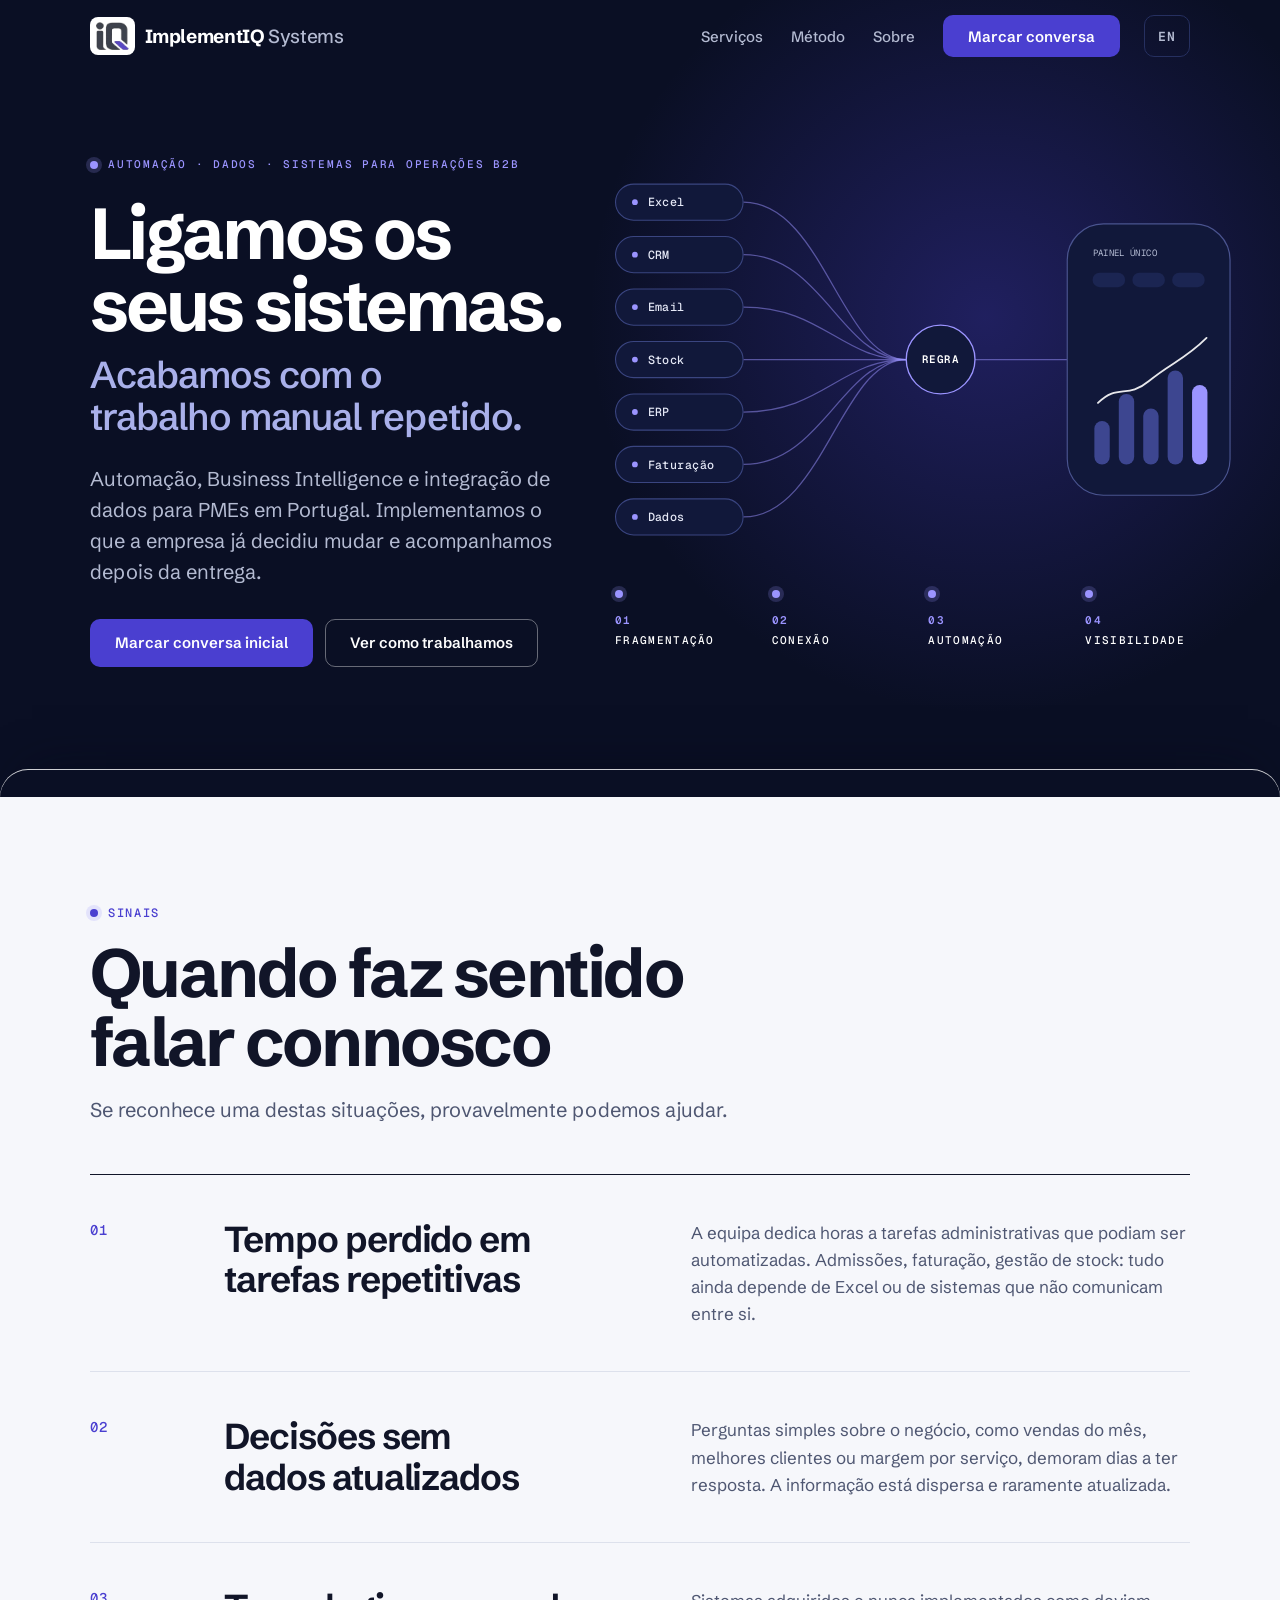
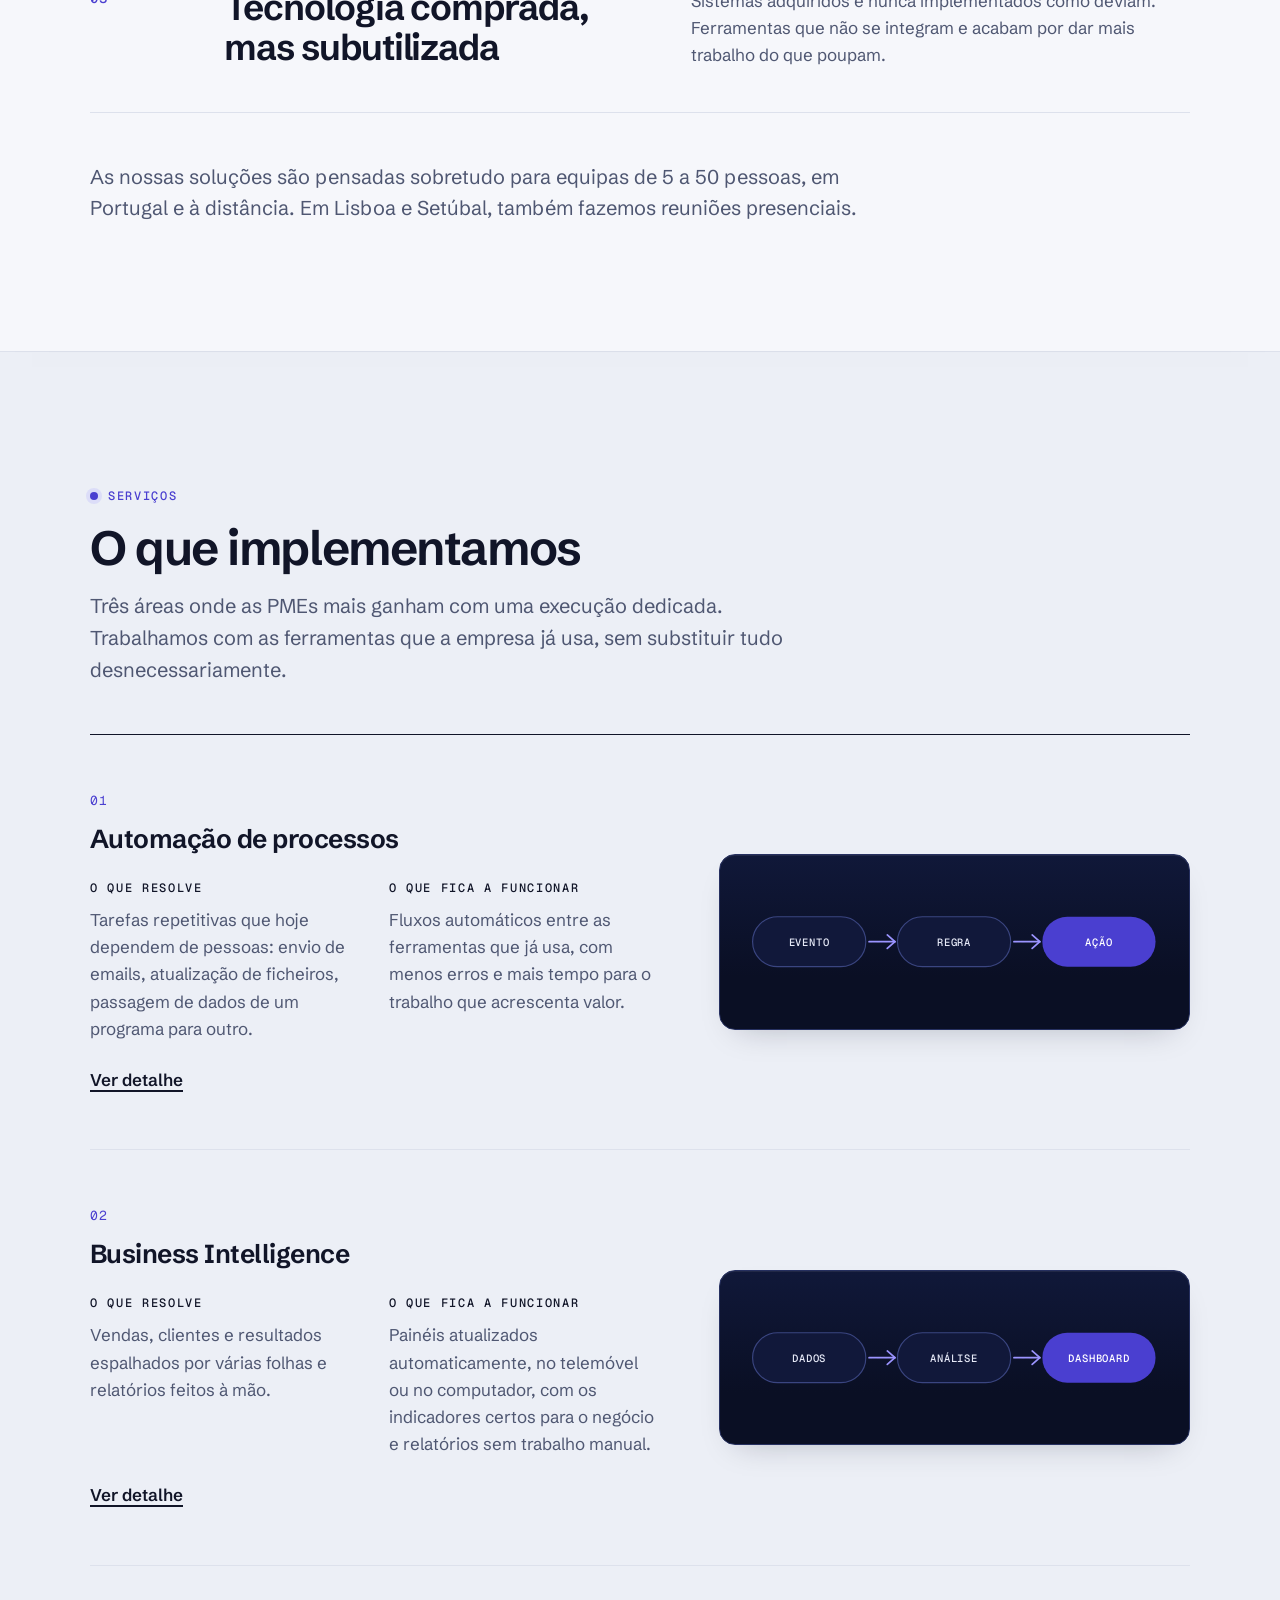
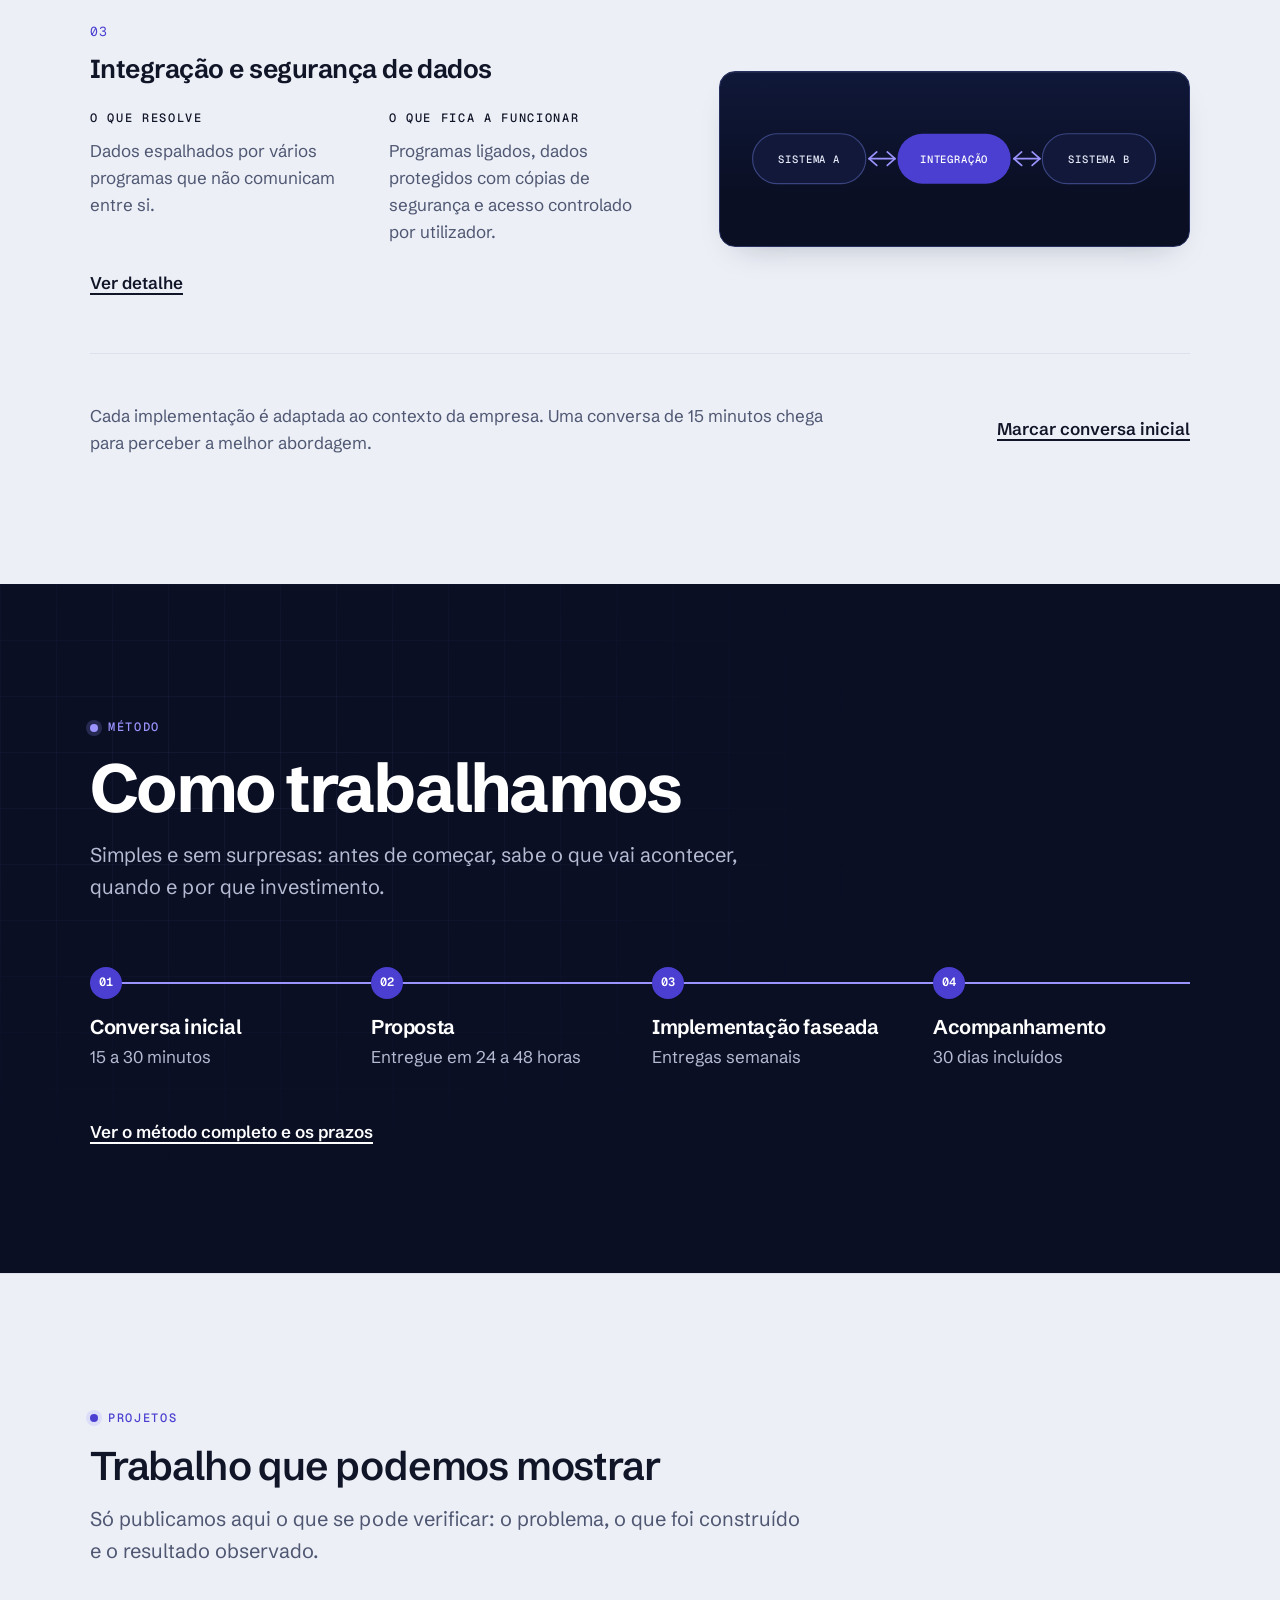
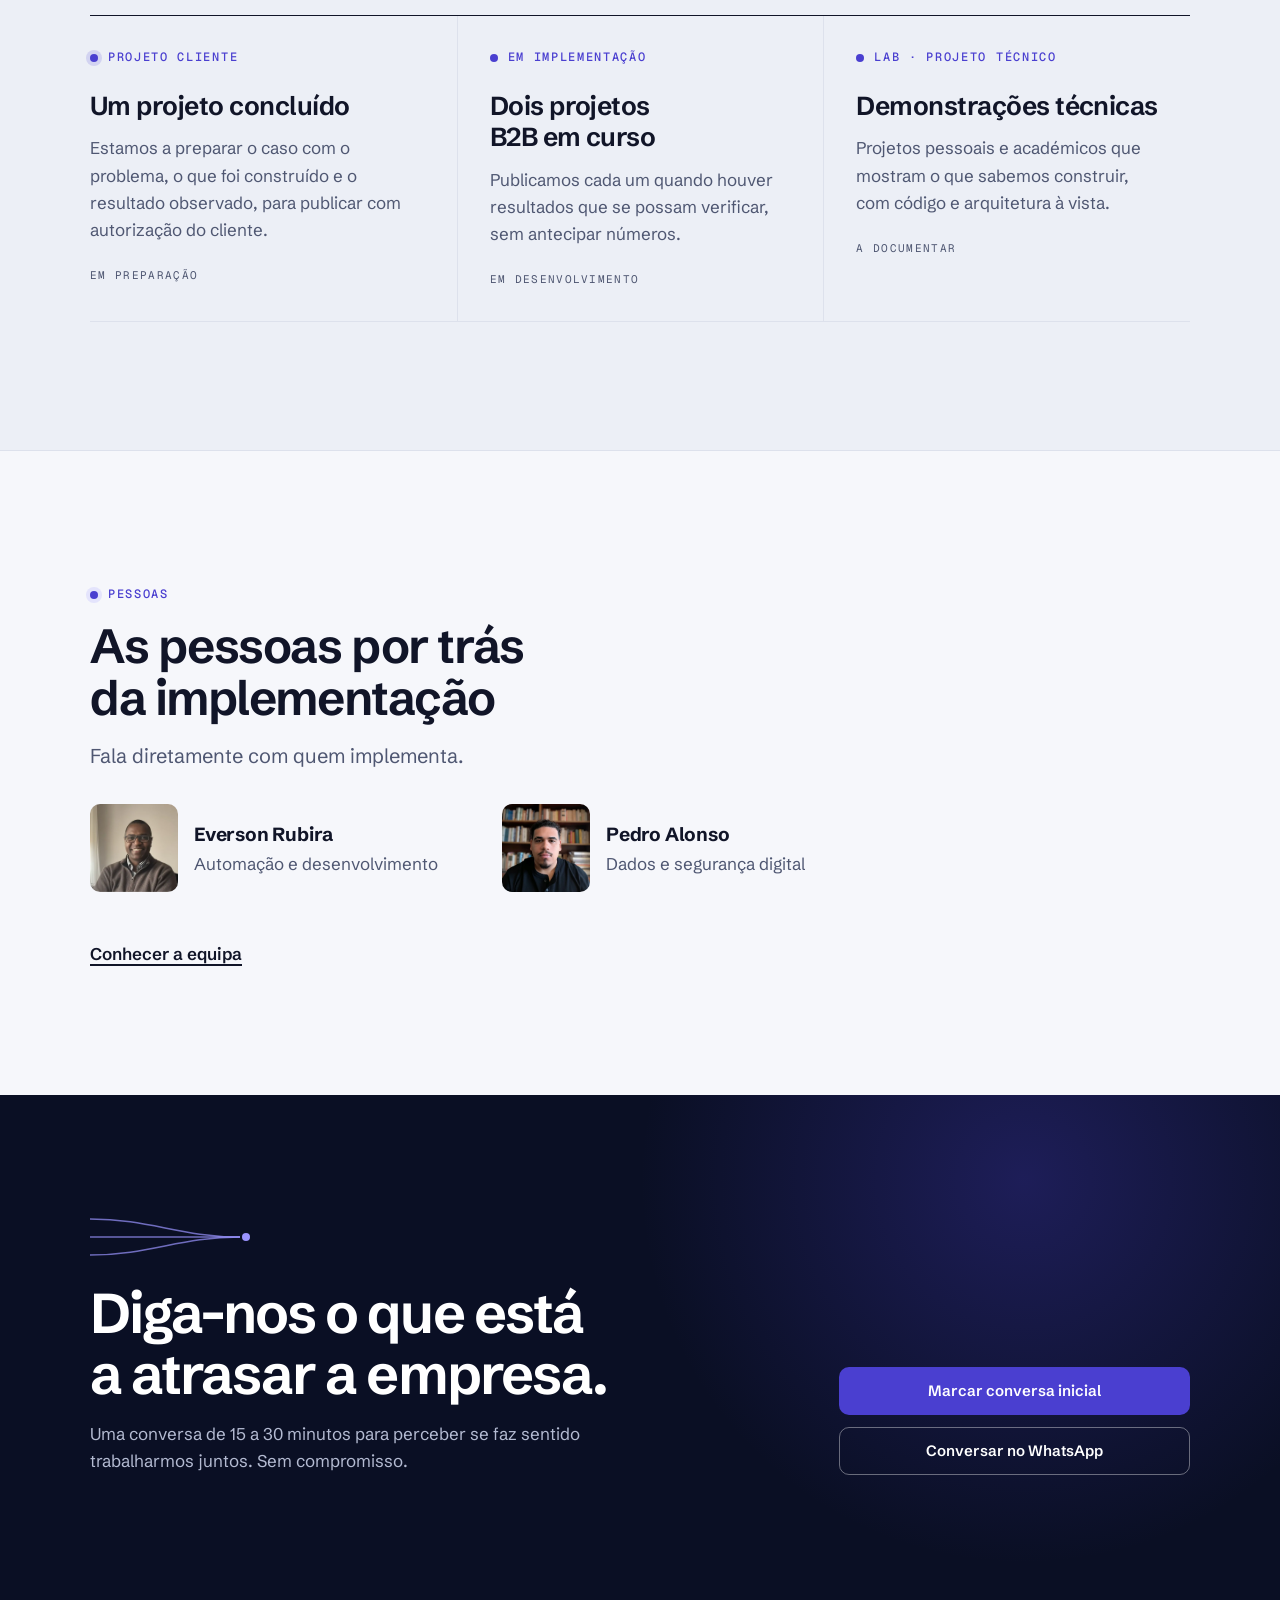
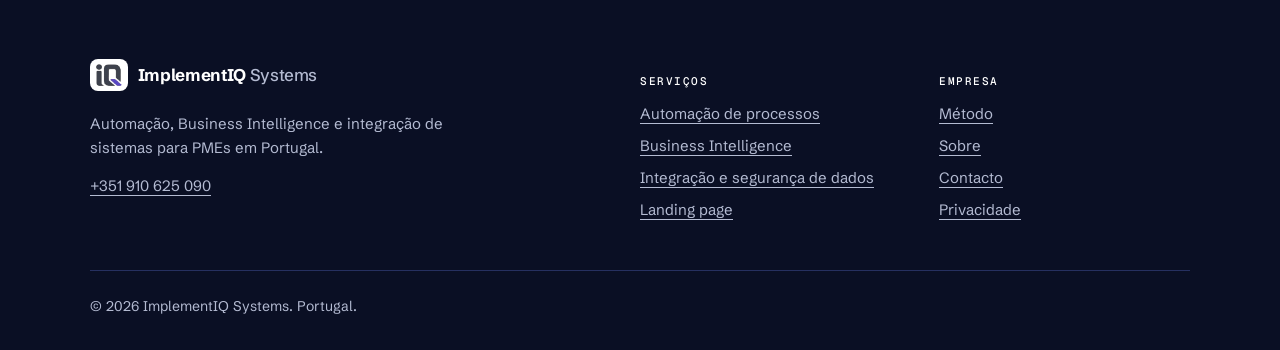
==== commit cffdd504: "Remove a seta dos botões 'Marcar conversa inicial' Co-Authored-By: Claude Sonnet 5.5 <noreply@anthro" ====
--- a/index.html
+++ b/index.html
@@ -70,7 +70,7 @@
                data-en="Automation, Business Intelligence and data integration for SMEs in Portugal. We implement what your company has already decided to change, and we stay with you after delivery.">Automação, Business Intelligence e integração de dados para PMEs em Portugal. Implementamos o que a empresa já decidiu mudar e acompanhamos depois da entrega.</p>
 
             <div class="hero-actions enter" style="--d:0.24s">
-                <a href="contacto.html#formulario" class="btn btn-primary"><span data-pt="Marcar conversa inicial" data-en="Book an initial call">Marcar conversa inicial</span><span class="arr" aria-hidden="true">→</span></a>
+                <a href="contacto.html#formulario" class="btn btn-primary"><span data-pt="Marcar conversa inicial" data-en="Book an initial call">Marcar conversa inicial</span></a>
                 <a href="metodo.html" class="btn btn-ghost" data-pt="Ver como trabalhamos" data-en="See how we work">Ver como trabalhamos</a>
             </div>
         </div>
@@ -370,7 +370,7 @@
             <p data-pt="Uma conversa de 15 a 30 minutos para perceber se faz sentido trabalharmos juntos. Sem compromisso." data-en="A 15 to 30 minute conversation to see if it makes sense to work together. No commitment.">Uma conversa de 15 a 30 minutos para perceber se faz sentido trabalharmos juntos. Sem compromisso.</p>
         </div>
         <div class="cta-actions reveal" style="--d:0.1s">
-            <a href="contacto.html#formulario" class="btn btn-primary"><span data-pt="Marcar conversa inicial" data-en="Book an initial call">Marcar conversa inicial</span><span class="arr" aria-hidden="true">→</span></a>
+            <a href="contacto.html#formulario" class="btn btn-primary"><span data-pt="Marcar conversa inicial" data-en="Book an initial call">Marcar conversa inicial</span></a>
             <a href="https://wa.me/351910625090?text=Ol%C3%A1!%20Vim%20pelo%20site%20da%20ImplementIQ%20Systems%20e%20gostaria%20de%20agendar%20uma%20conversa." data-href-pt="https://wa.me/351910625090?text=Ol%C3%A1!%20Vim%20pelo%20site%20da%20ImplementIQ%20Systems%20e%20gostaria%20de%20agendar%20uma%20conversa." data-href-en="https://wa.me/351910625090?text=Hello!%20I%20found%20ImplementIQ%20Systems%20online%20and%20would%20like%20to%20schedule%20a%20conversation." class="btn btn-ghost" target="_blank" rel="noopener noreferrer" data-pt="Conversar no WhatsApp" data-en="Chat on WhatsApp">Conversar no WhatsApp</a>
         </div>
     </div>
--- a/style.css
+++ b/style.css
@@ -212,8 +212,6 @@
 .cta .btn-ghost:hover { background: #fff; border-color: #fff; color: var(--color-night); }
 
 /* Seta do botão principal: desloca-se 3 px no hover (só em dispositivos com rato) */
-.btn .arr { transition: transform var(--transition-fast); }
-@media (hover: hover) { .btn:hover .arr { transform: translateX(3px); } }
 
 .link {
     font-weight: 600;
@@ -1386,7 +1384,5 @@
     pointer-events: none;
     z-index: 0;
     opacity: 1;
-    -webkit-mask-image: linear-gradient(90deg, transparent 0%, transparent 42%, black 66%);
-    mask-image: linear-gradient(90deg, transparent 0%, transparent 42%, black 66%);
-}
+    }
 .page-hero .wrap { position: relative; z-index: 1; }
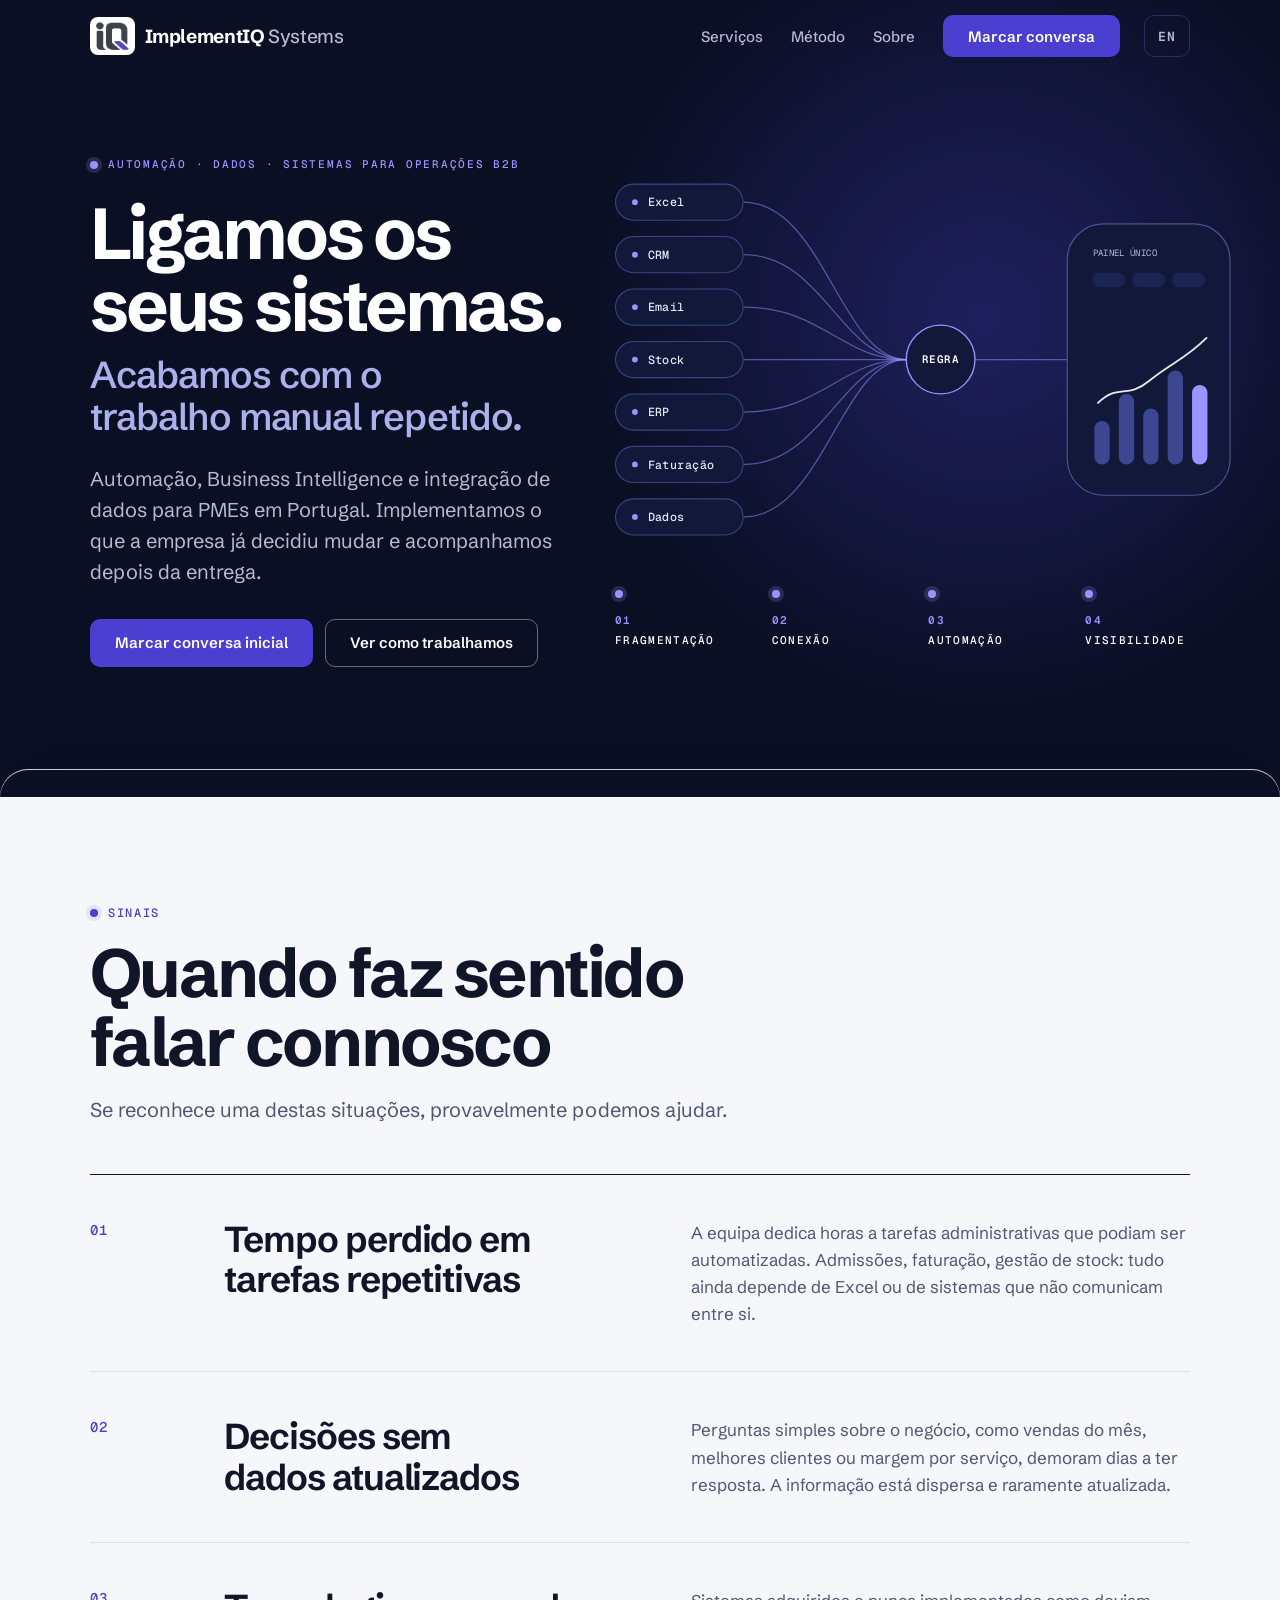
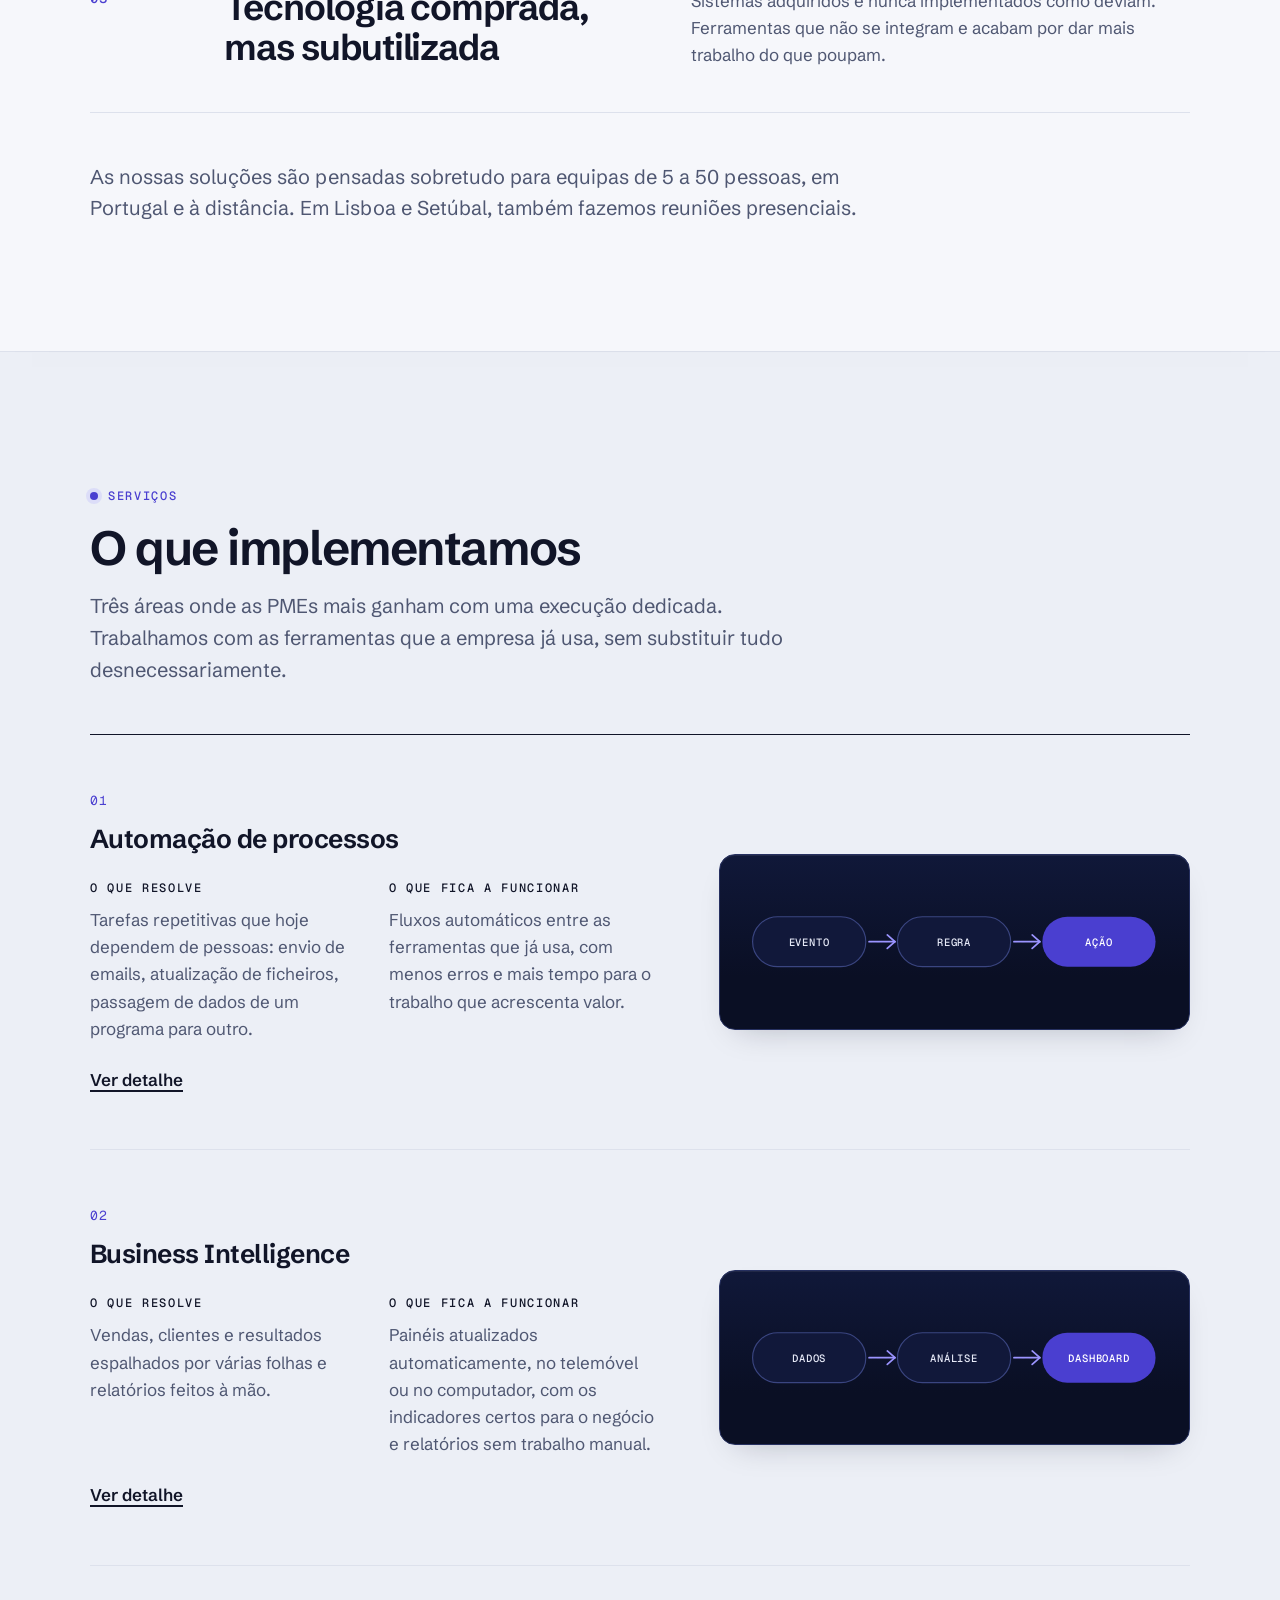
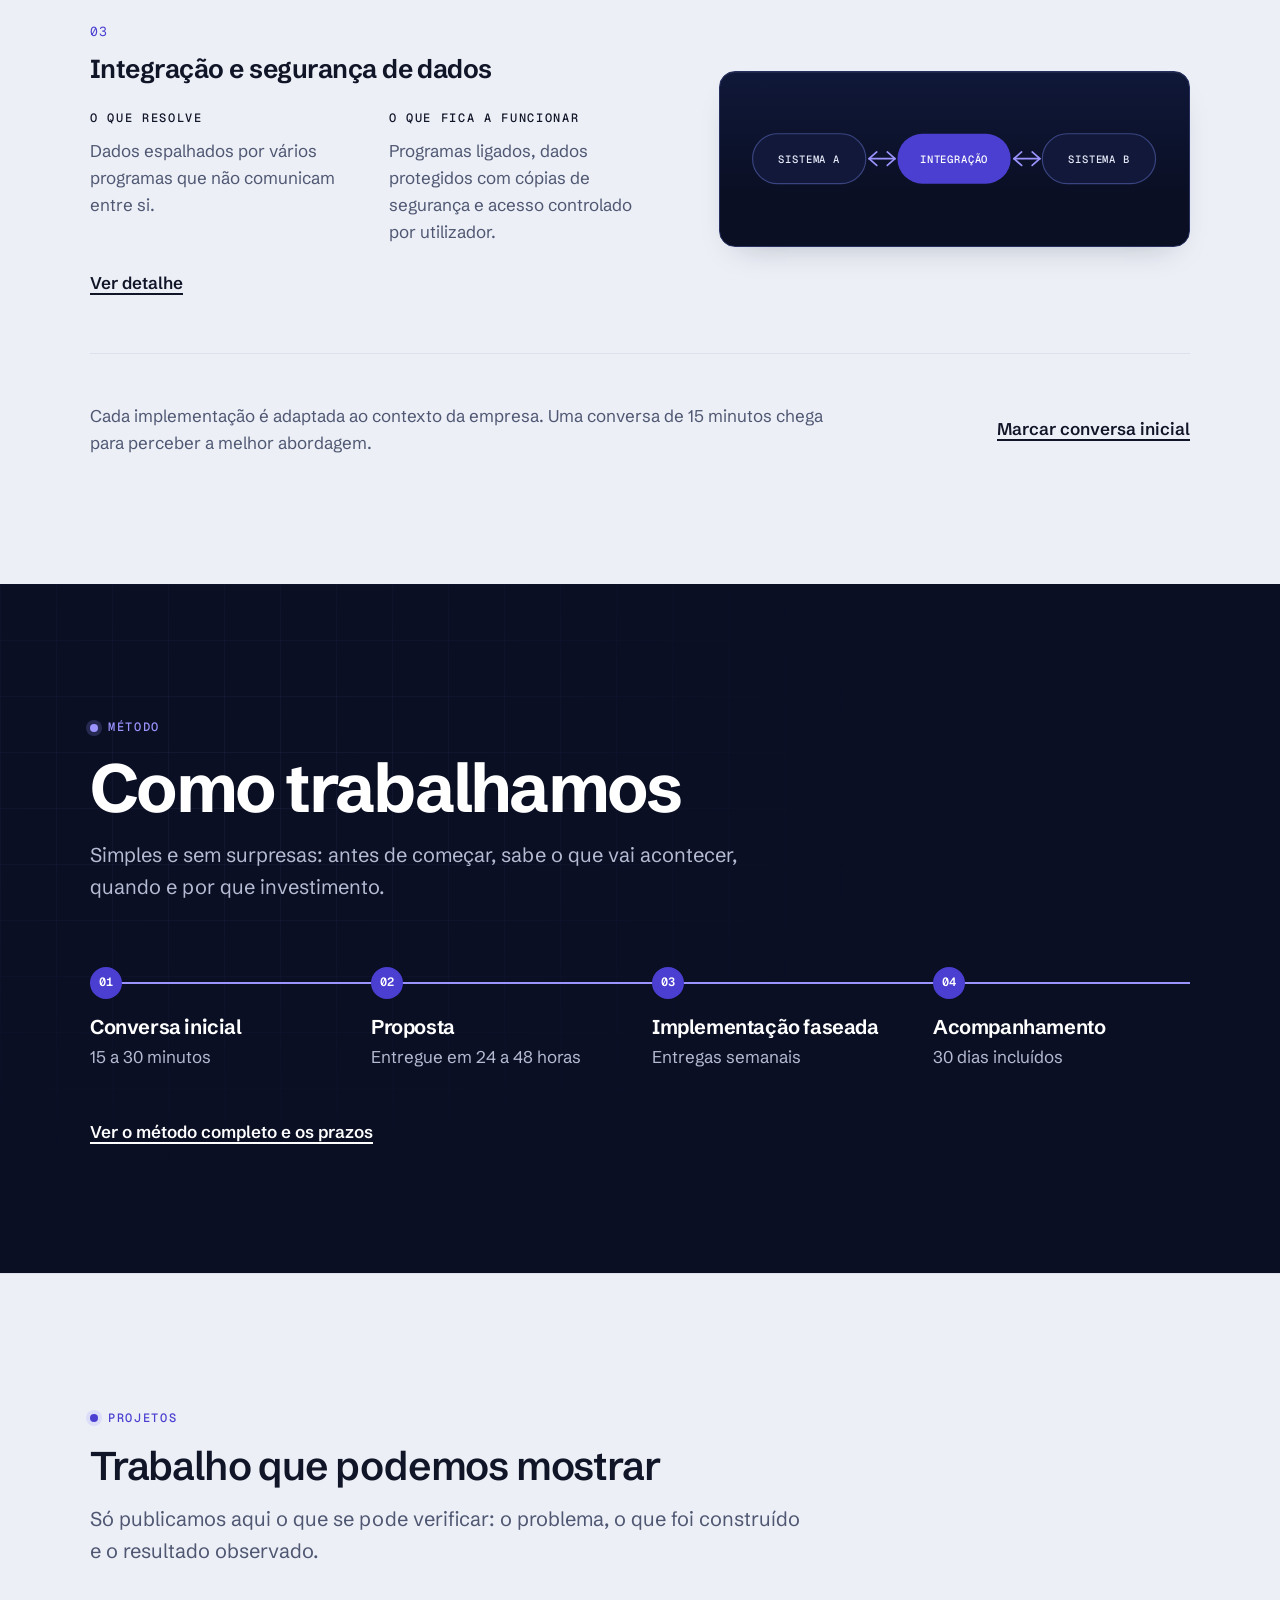
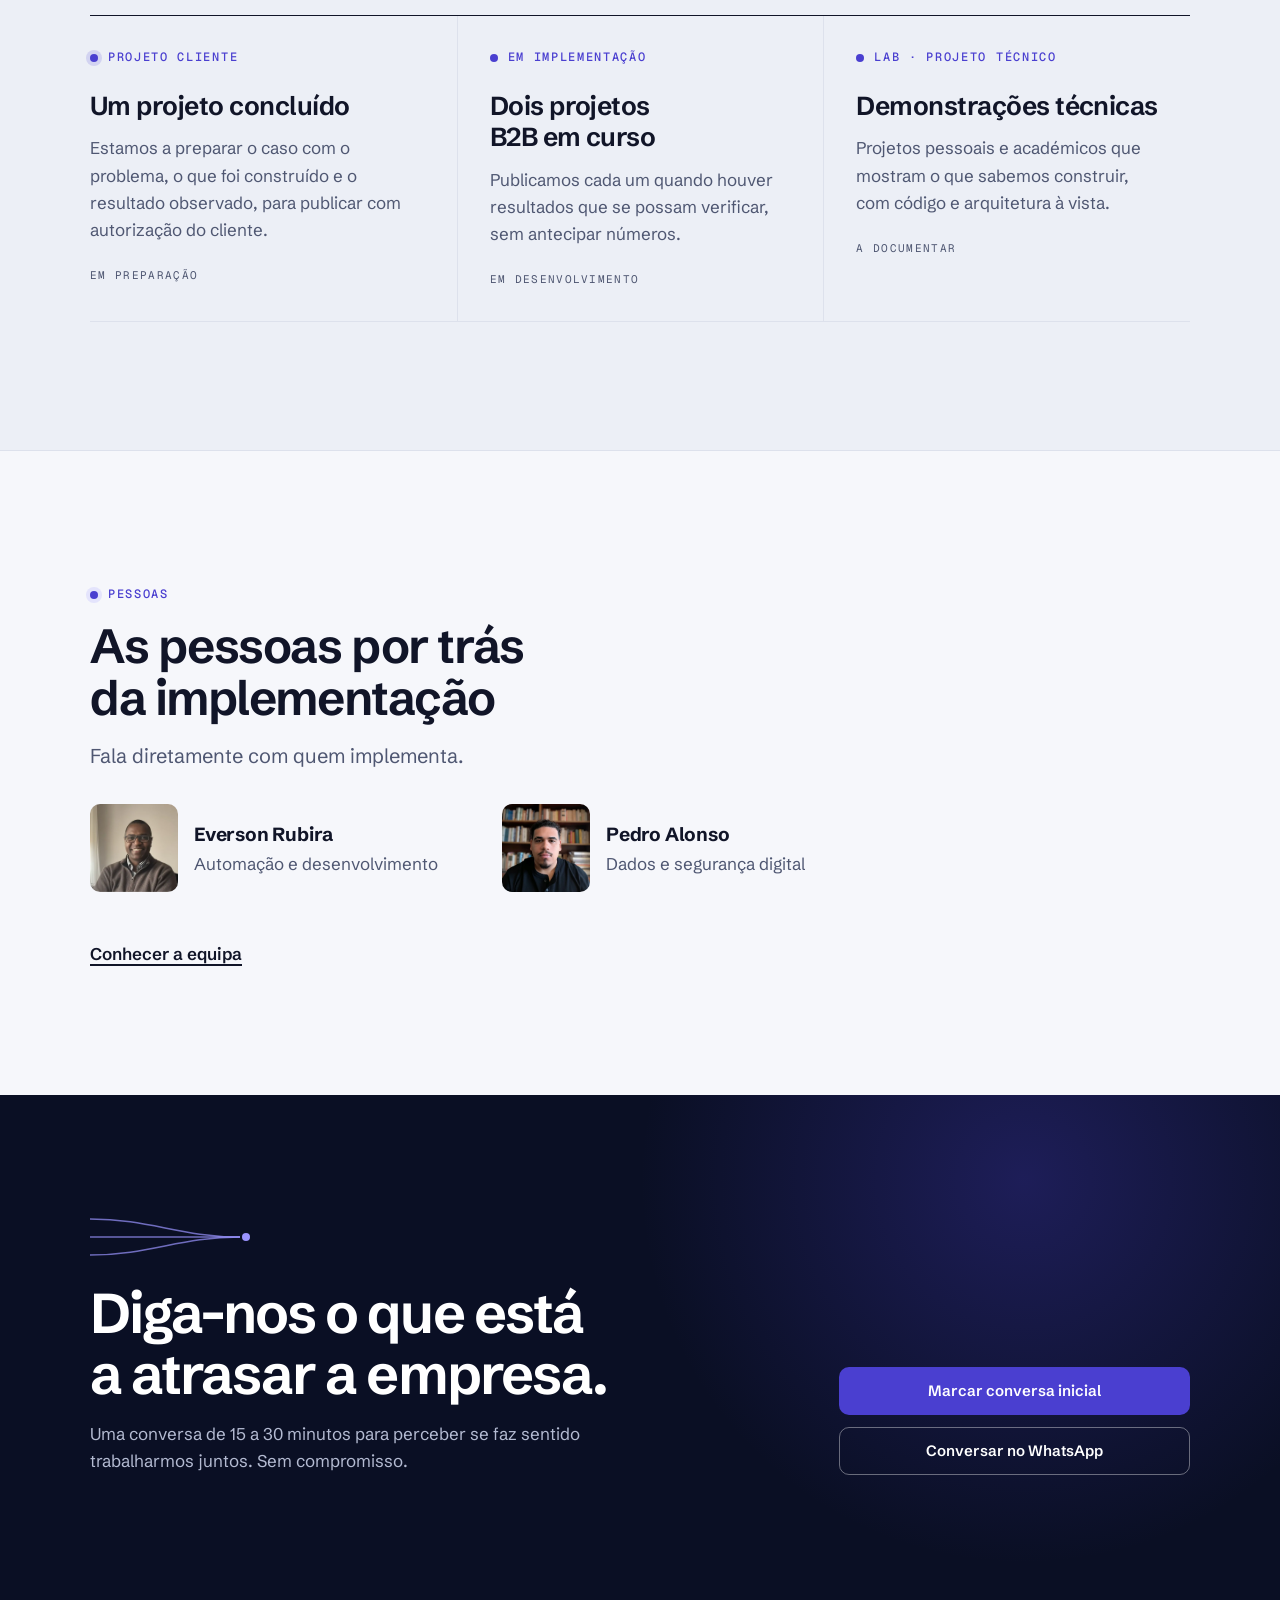
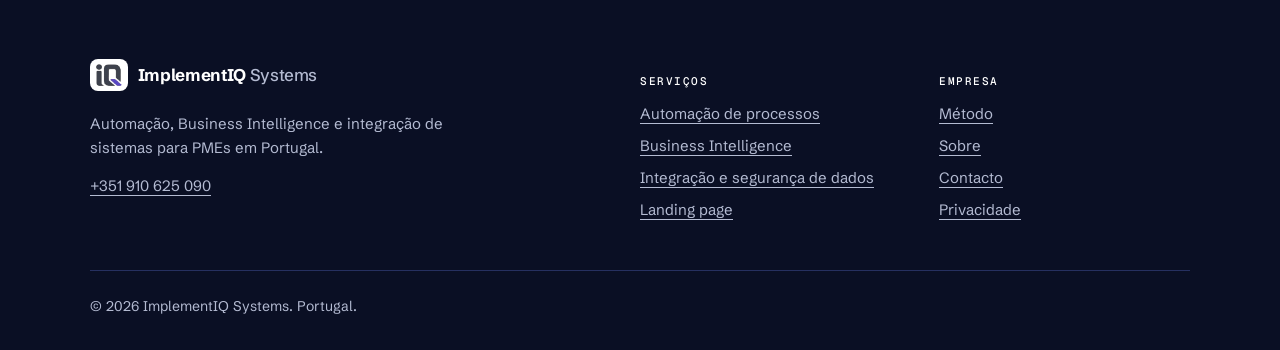
==== commit 95d20496: "Hero: Data Pulse no diagrama System Flow Substitui os pacotes em loop infinito por um pulso unico (~" ====
--- a/index.html
+++ b/index.html
@@ -87,14 +87,6 @@
 <path class="sf-wire sf-draw" style="--i:5" pathLength="1" d="M142 330 C 230 330, 250 214, 322 214"/>
 <path class="sf-wire sf-draw" style="--i:6" pathLength="1" d="M142 388 C 230 388, 250 214, 322 214"/>
 <path class="sf-wire sf-draw sf-trunk" pathLength="1" d="M398 214 H500"/>
-<path id="sfp0" d="M142 40 C 230 40, 250 214, 322 214" fill="none"/>
-<path id="sfp1" d="M142 98 C 230 98, 250 214, 322 214" fill="none"/>
-<path id="sfp2" d="M142 156 C 230 156, 250 214, 322 214" fill="none"/>
-<path id="sfp3" d="M142 214 C 230 214, 250 214, 322 214" fill="none"/>
-<path id="sfp4" d="M142 272 C 230 272, 250 214, 322 214" fill="none"/>
-<path id="sfp5" d="M142 330 C 230 330, 250 214, 322 214" fill="none"/>
-<path id="sfp6" d="M142 388 C 230 388, 250 214, 322 214" fill="none"/>
-<path id="sfpt" d="M398 214 H500" fill="none"/>
 <g class="sf-chip" style="--i:0;--dx:-30px;--dy:-10px;--r:-4deg"><rect x="0.6" y="20" width="141" height="40" rx="20"/><circle class="sf-chip-dot" cx="22" cy="40" r="3.2"/><text x="36" y="44.5">Excel</text></g>
 <g class="sf-chip" style="--i:1;--dx:26px;--dy:8px;--r:3deg"><rect x="0.6" y="78" width="141" height="40" rx="20"/><circle class="sf-chip-dot" cx="22" cy="98" r="3.2"/><text x="36" y="102.5">CRM</text></g>
 <g class="sf-chip" style="--i:2;--dx:-18px;--dy:-9px;--r:-3deg"><rect x="0.6" y="136" width="141" height="40" rx="20"/><circle class="sf-chip-dot" cx="22" cy="156" r="3.2"/><text x="36" y="160.5">Email</text></g>
@@ -114,14 +106,6 @@
 <rect class="sf-bar" style="--i:3" x="611" y="226" width="17" height="104" rx="8.5"/>
 <rect class="sf-bar hot" style="--i:4" x="638" y="242" width="17" height="88" rx="8.5"/>
 <path class="sf-trend sf-draw" pathLength="1" d="M534 262 C 556 240, 566 258, 590 238 S 630 214, 654 190"/>
-<circle class="sf-packet" r="3.6" opacity="0"><animateMotion dur="4.2s" begin="6.2s" repeatCount="indefinite"><mpath href="#sfp0"/></animateMotion><animate attributeName="opacity" values="0;1;1;0" keyTimes="0;0.12;0.88;1" dur="4.2s" begin="6.2s" repeatCount="indefinite"/></circle>
-<circle class="sf-packet" r="3.6" opacity="0"><animateMotion dur="4.2s" begin="6.75s" repeatCount="indefinite"><mpath href="#sfp1"/></animateMotion><animate attributeName="opacity" values="0;1;1;0" keyTimes="0;0.12;0.88;1" dur="4.2s" begin="6.75s" repeatCount="indefinite"/></circle>
-<circle class="sf-packet" r="3.6" opacity="0"><animateMotion dur="4.2s" begin="7.300000000000001s" repeatCount="indefinite"><mpath href="#sfp2"/></animateMotion><animate attributeName="opacity" values="0;1;1;0" keyTimes="0;0.12;0.88;1" dur="4.2s" begin="7.300000000000001s" repeatCount="indefinite"/></circle>
-<circle class="sf-packet" r="3.6" opacity="0"><animateMotion dur="4.2s" begin="7.8500000000000005s" repeatCount="indefinite"><mpath href="#sfp3"/></animateMotion><animate attributeName="opacity" values="0;1;1;0" keyTimes="0;0.12;0.88;1" dur="4.2s" begin="7.8500000000000005s" repeatCount="indefinite"/></circle>
-<circle class="sf-packet" r="3.6" opacity="0"><animateMotion dur="4.2s" begin="8.4s" repeatCount="indefinite"><mpath href="#sfp4"/></animateMotion><animate attributeName="opacity" values="0;1;1;0" keyTimes="0;0.12;0.88;1" dur="4.2s" begin="8.4s" repeatCount="indefinite"/></circle>
-<circle class="sf-packet" r="3.6" opacity="0"><animateMotion dur="4.2s" begin="8.95s" repeatCount="indefinite"><mpath href="#sfp5"/></animateMotion><animate attributeName="opacity" values="0;1;1;0" keyTimes="0;0.12;0.88;1" dur="4.2s" begin="8.95s" repeatCount="indefinite"/></circle>
-<circle class="sf-packet" r="3.6" opacity="0"><animateMotion dur="4.2s" begin="9.5s" repeatCount="indefinite"><mpath href="#sfp6"/></animateMotion><animate attributeName="opacity" values="0;1;1;0" keyTimes="0;0.12;0.88;1" dur="4.2s" begin="9.5s" repeatCount="indefinite"/></circle>
-<circle class="sf-packet" r="3.6" opacity="0"><animateMotion dur="1.6s" begin="7s" repeatCount="indefinite"><mpath href="#sfpt"/></animateMotion><animate attributeName="opacity" values="0;1;1;0" keyTimes="0;0.15;0.85;1" dur="1.6s" begin="7s" repeatCount="indefinite"/></circle>
 </svg>
 <svg class="sf-svg sf-svg-m" viewBox="0 0 340 250" role="img" aria-labelledby="sfM">
 <title id="sfM" data-pt="Quatro sistemas separados (Excel, CRM, email e ERP) que se ligam, passam por uma regra e acabam num único painel" data-en="Four separate systems (Excel, CRM, email and ERP) that connect, go through a rule and end in a single dashboard">Quatro sistemas separados (Excel, CRM, email e ERP) que se ligam, passam por uma regra e acabam num único painel</title>
@@ -130,11 +114,6 @@
 <path class="sf-wire sf-draw" style="--i:2" pathLength="1" d="M94 150 C 118 150, 118 121, 141 121"/>
 <path class="sf-wire sf-draw" style="--i:3" pathLength="1" d="M94 208 C 118 208, 118 121, 141 121"/>
 <path class="sf-wire sf-draw sf-trunk" pathLength="1" d="M197 121 H236"/>
-<path id="sfm0" d="M94 34 C 118 34, 118 121, 141 121" fill="none"/>
-<path id="sfm1" d="M94 92 C 118 92, 118 121, 141 121" fill="none"/>
-<path id="sfm2" d="M94 150 C 118 150, 118 121, 141 121" fill="none"/>
-<path id="sfm3" d="M94 208 C 118 208, 118 121, 141 121" fill="none"/>
-<path id="sfmt" d="M197 121 H236" fill="none"/>
 <g class="sf-chip" style="--i:0;--dx:-8px;--dy:-8px;--r:-4deg"><rect x="0.6" y="18" width="92" height="32" rx="16"/><circle class="sf-chip-dot" cx="17" cy="34" r="2.8"/><text x="29" y="38.5">Excel</text></g>
 <g class="sf-chip" style="--i:1;--dx:12px;--dy:6px;--r:3deg"><rect x="0.6" y="76" width="92" height="32" rx="16"/><circle class="sf-chip-dot" cx="17" cy="92" r="2.8"/><text x="29" y="96.5">CRM</text></g>
 <g class="sf-chip" style="--i:2;--dx:-8px;--dy:8px;--r:-3deg"><rect x="0.6" y="134" width="92" height="32" rx="16"/><circle class="sf-chip-dot" cx="17" cy="150" r="2.8"/><text x="29" y="154.5">Email</text></g>
@@ -148,10 +127,6 @@
 <rect class="sf-bar" style="--i:2" x="294" y="150" width="13" height="46" rx="6.5"/>
 <rect class="sf-bar hot" style="--i:3" x="314" y="118" width="13" height="78" rx="6.5"/>
 <path class="sf-trend sf-draw" pathLength="1" d="M258 146 C 270 130, 276 142, 290 128 S 308 112, 322 100"/>
-<circle class="sf-packet" r="3" opacity="0"><animateMotion dur="3.6s" begin="6.2s" repeatCount="indefinite"><mpath href="#sfm0"/></animateMotion><animate attributeName="opacity" values="0;1;1;0" keyTimes="0;0.12;0.88;1" dur="3.6s" begin="6.2s" repeatCount="indefinite"/></circle>
-<circle class="sf-packet" r="3" opacity="0"><animateMotion dur="3.6s" begin="6.9s" repeatCount="indefinite"><mpath href="#sfm1"/></animateMotion><animate attributeName="opacity" values="0;1;1;0" keyTimes="0;0.12;0.88;1" dur="3.6s" begin="6.9s" repeatCount="indefinite"/></circle>
-<circle class="sf-packet" r="3" opacity="0"><animateMotion dur="3.6s" begin="7.6s" repeatCount="indefinite"><mpath href="#sfm2"/></animateMotion><animate attributeName="opacity" values="0;1;1;0" keyTimes="0;0.12;0.88;1" dur="3.6s" begin="7.6s" repeatCount="indefinite"/></circle>
-<circle class="sf-packet" r="3" opacity="0"><animateMotion dur="3.6s" begin="8.3s" repeatCount="indefinite"><mpath href="#sfm3"/></animateMotion><animate attributeName="opacity" values="0;1;1;0" keyTimes="0;0.12;0.88;1" dur="3.6s" begin="8.3s" repeatCount="indefinite"/></circle>
 </svg>
                 <ol class="sf-stages" data-aria-pt="Fases do fluxo" data-aria-en="Flow stages" aria-label="Fases do fluxo">
                     <li class="sf-stage" style="--t:0s" data-pt="<b>01</b>Fragmentação" data-en="<b>01</b>Fragmentation"><b>01</b>Fragmentação</li>
@@ -412,5 +387,6 @@
 </footer>
 
 <script src="core.js"></script>
+<script src="hero-pulse.js" defer></script>
 </body>
 </html>
--- a/style.css
+++ b/style.css
@@ -508,8 +508,6 @@
 .sf-bar.hot { fill: var(--color-accent-soft); }
 .sf-trend { fill: none; stroke: #fff; stroke-width: 2; stroke-linecap: round; stroke-linejoin: round; stroke-opacity: 0.9; animation: sf-draw 1.2s var(--ease) 5s both; }
 
-/* Dados a circular depois de tudo ligado: lentos e discretos */
-.sf-packet { fill: #fff; filter: drop-shadow(0 0 4px rgba(155, 148, 255, 0.9)); }
 
 /* Barra de fases: acende por ordem enquanto a composição se constrói */
 .sf-stages {
@@ -1249,7 +1247,7 @@
     .sf-panel, .sf-panel-title, .sf-kpi, .sf-base, .sf-bar, .sf-trend,
     .sf-stage, .sf-stage::before { animation: none; }
 
-    .sf-ring, .sf-packet { display: none; }
+    .sf-ring, .sf-pulse, .sf-hit { display: none; }
 
     .js .reveal,
     .js .flow-step { opacity: 1; transform: none; transition: none; }
@@ -1386,3 +1384,74 @@
     opacity: 1;
     }
 .page-hero .wrap { position: relative; z-index: 1; }
+
+/* ── DATA PULSE (hero da home) ─────────────────────────────────────────────
+   Pulso único sobre o diagrama System Flow, mais um pulso curto ao passar o
+   cursor por uma ligação. O comportamento está em hero-pulse.js, que só liga
+   e desliga classes (.sf-run no diagrama, .is-hover no pulso e no nó).
+   Só transform, opacity e cor de traço; sem ciclos infinitos. */
+
+/* O pulso é um traço curto (16% da ligação) que viaja ao longo do caminho.
+   Em repouso fica fora do caminho, por isso não se vê. */
+.sf-pulse {
+    fill: none;
+    stroke: var(--color-accent-soft);
+    stroke-width: 2.4;
+    stroke-linecap: round;
+    stroke-dasharray: 0.16 1.2;
+    stroke-dashoffset: 0.16;
+    pointer-events: none;
+}
+
+/* Área de deteção do cursor: larga e invisível, só criada quando há rato */
+.sf-hit { fill: none; stroke: transparent; stroke-width: 22; pointer-events: stroke; }
+
+.sf-run .sf-pulse,
+.sf-pulse.is-hover {
+    filter: drop-shadow(0 0 3px rgba(155, 148, 255, 0.7));
+}
+.sf-run .sf-pulse { animation: sf-travel 0.85s cubic-bezier(0.4, 0, 0.2, 1) var(--dl, 0s) both; }
+.sf-pulse.is-hover { animation: sf-travel 0.7s cubic-bezier(0.4, 0, 0.2, 1) both; }
+
+/* Nós. Atenção: estas regras acrescentam uma animação à lista em vez de a
+   substituir. Cada lista repete a animação de entrada original (a primeira
+   da lista, igual à regra base do mesmo seletor); se saísse da lista,
+   o navegador voltaria a executá-la quando a classe fosse removida. */
+
+/* O chip de origem acende ao mesmo tempo que o pulso sai dele */
+.sf-run .sf-chip,
+.sf-chip.is-hover {
+    animation: sf-settle 1.5s var(--ease) calc(0.5s + var(--i) * 0.09s) both,
+               sf-bump 0.7s ease calc(var(--i) * 0.08s) both;
+}
+.sf-chip.is-hover { animation-delay: calc(0.5s + var(--i) * 0.09s), 0s; }
+.sf-run .sf-chip rect,
+.sf-chip.is-hover rect {
+    animation: sf-solid 0.7s ease calc(1.5s + var(--i) * 0.09s) both,
+               sf-lit 0.7s ease calc(var(--i) * 0.08s) both;
+}
+.sf-chip.is-hover rect { animation-delay: calc(1.5s + var(--i) * 0.09s), 0s; }
+
+/* Regra: reage um pouco mais, a meio do percurso (dados processados) */
+.sf-rule .sf-rule-box { transform-box: fill-box; transform-origin: center; }
+.sf-run .sf-rule .sf-rule-box,
+.sf-rule .sf-rule-box.is-hover {
+    animation: sf-appear 0.7s ease 3.2s both, sf-rule-lit 0.9s ease 1.05s both;
+}
+.sf-rule .sf-rule-box.is-hover { animation-delay: 3.2s, 0s; animation-duration: 0.7s, 0.7s; }
+
+/* Painel: último a reagir (dados consolidados) */
+.sf-run .sf-panel { animation: sf-appear 0.8s ease 4s both, sf-panel-lit 0.9s ease 1.95s both; }
+
+@keyframes sf-travel { from { stroke-dashoffset: 0.16; } to { stroke-dashoffset: -1; } }
+@keyframes sf-bump { 0%, 100% { transform: scale(1); } 40% { transform: scale(1.03); } }
+@keyframes sf-lit { 0%, 100% { stroke: #3a4580; } 40% { stroke: var(--color-accent-soft); } }
+@keyframes sf-rule-lit {
+    0%, 100% { transform: scale(1); stroke: var(--color-accent-soft); fill: var(--color-night-2); }
+    45% { transform: scale(1.05); stroke: #fff; fill: #1b2552; }
+}
+@keyframes sf-panel-lit { 0%, 100% { stroke: #4a548f; } 45% { stroke: var(--color-accent-soft); } }
+
+@media (prefers-reduced-motion: reduce) {
+    .sf-pulse, .sf-hit { display: none; }
+}
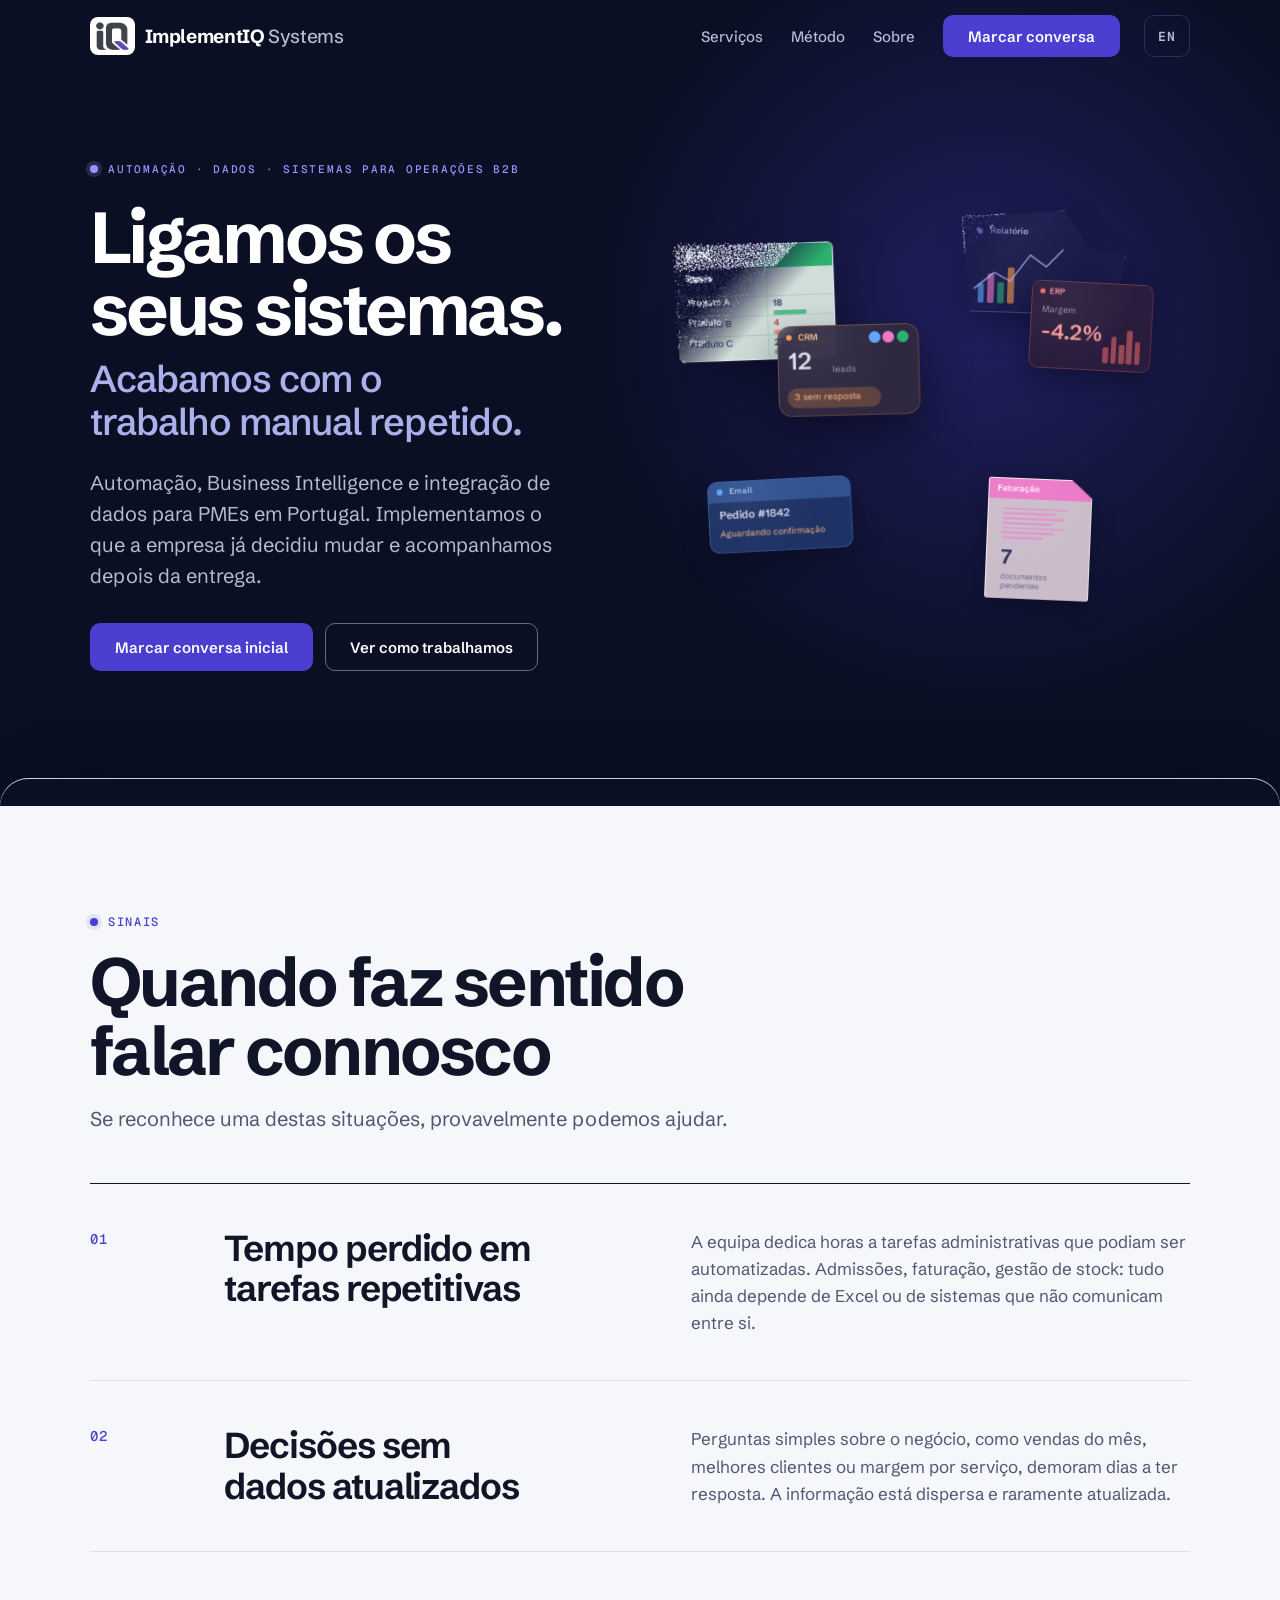
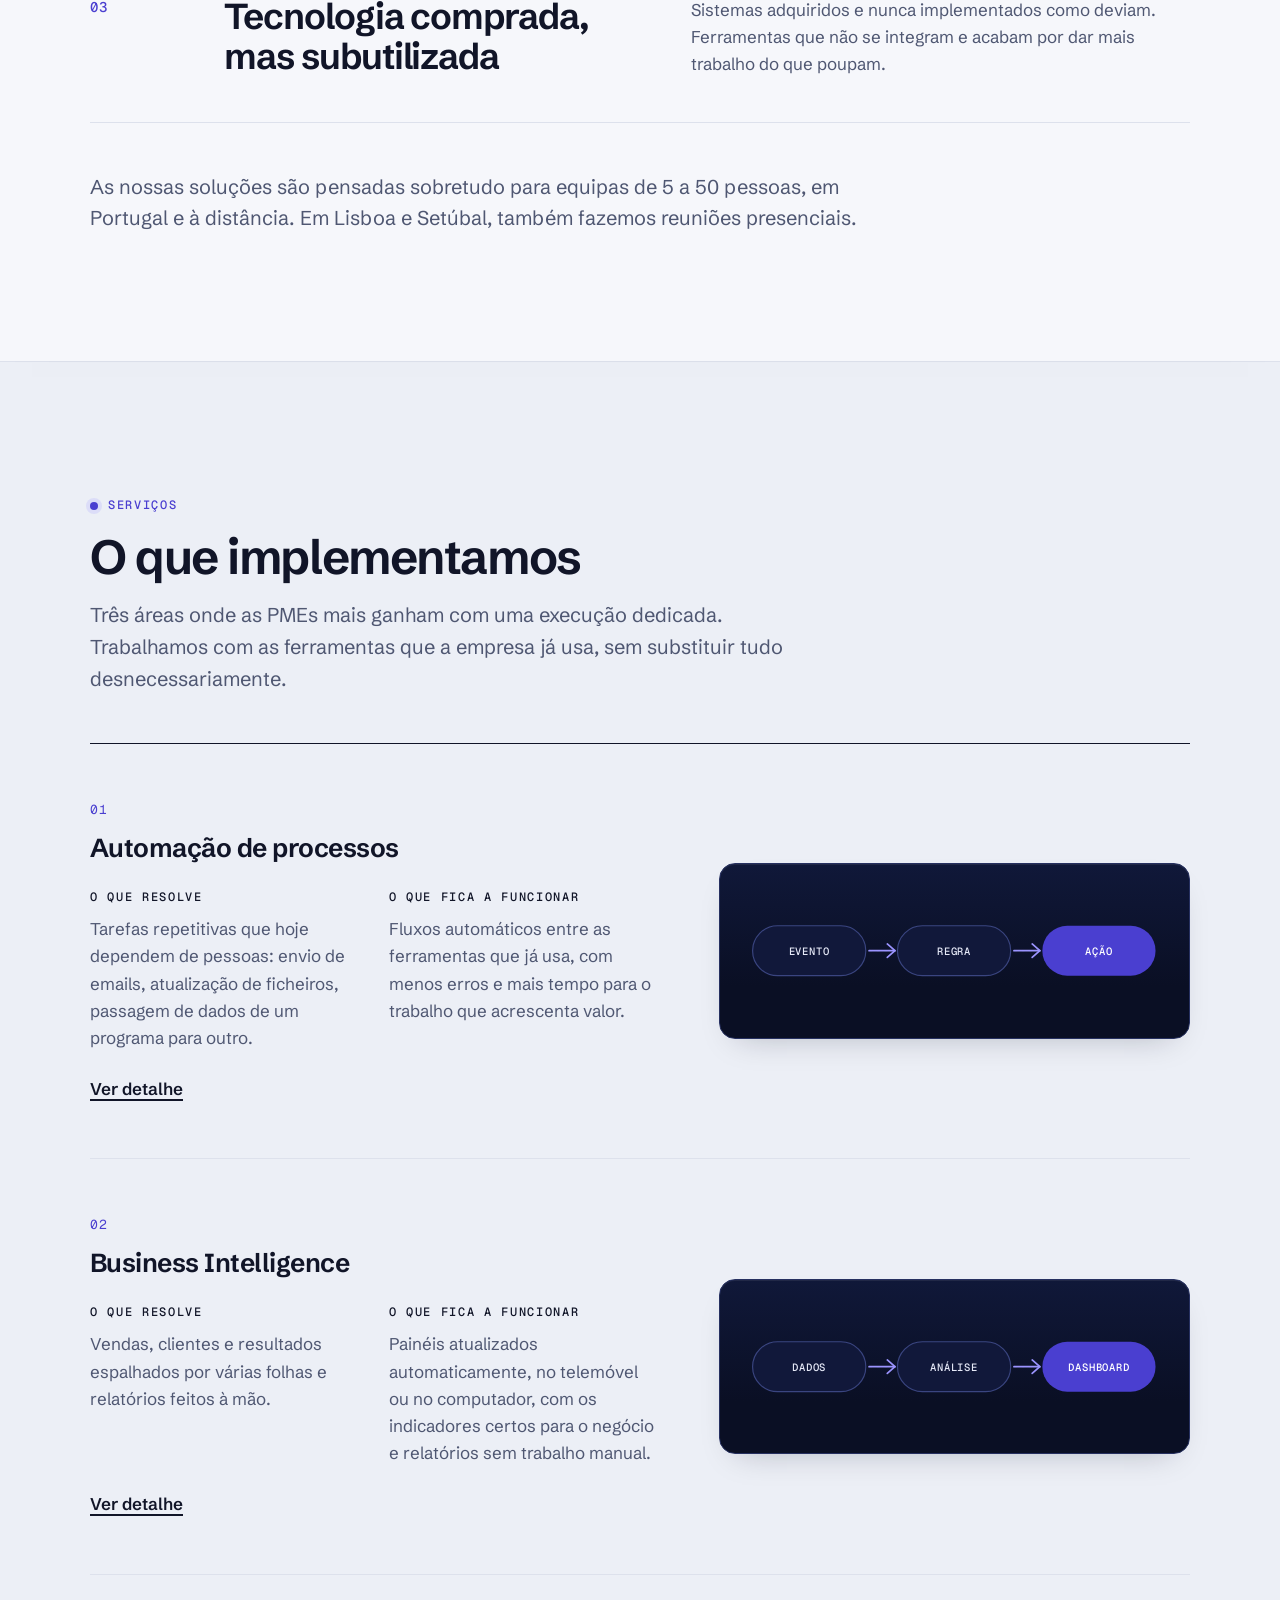
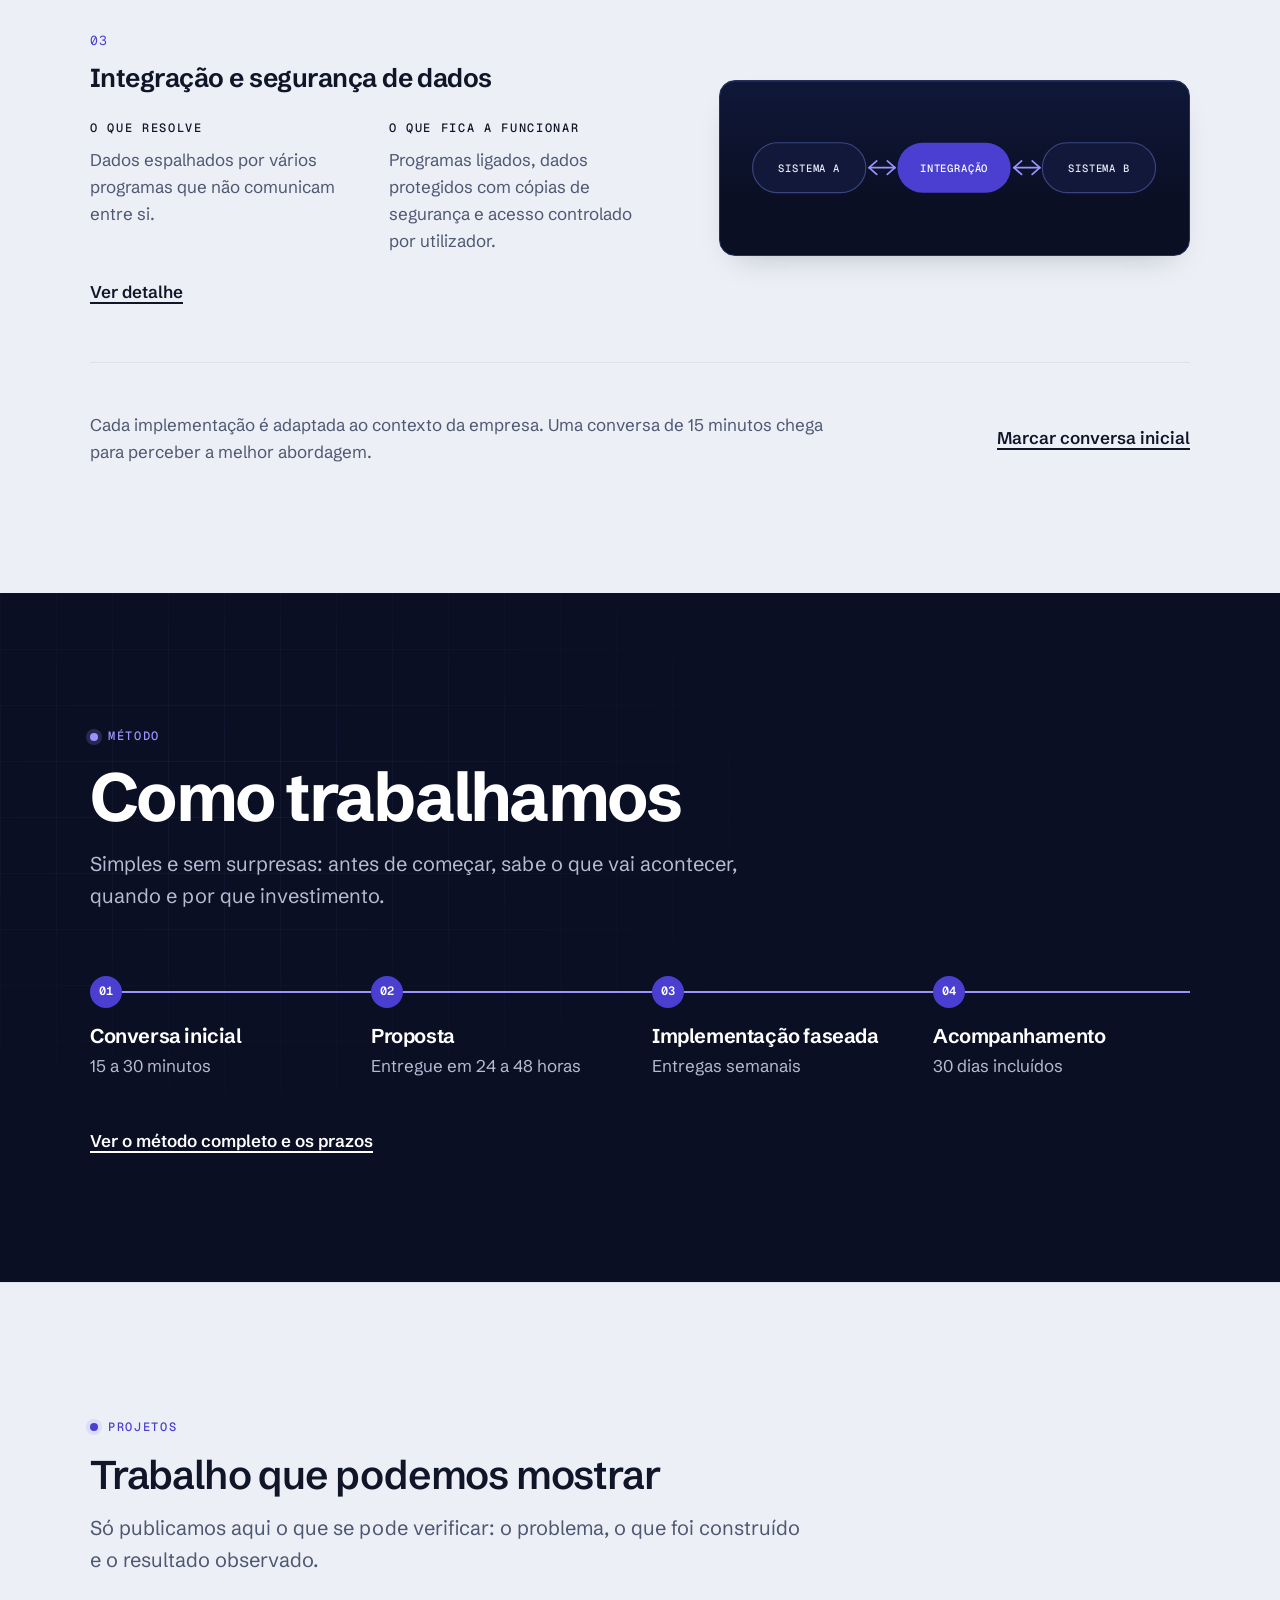
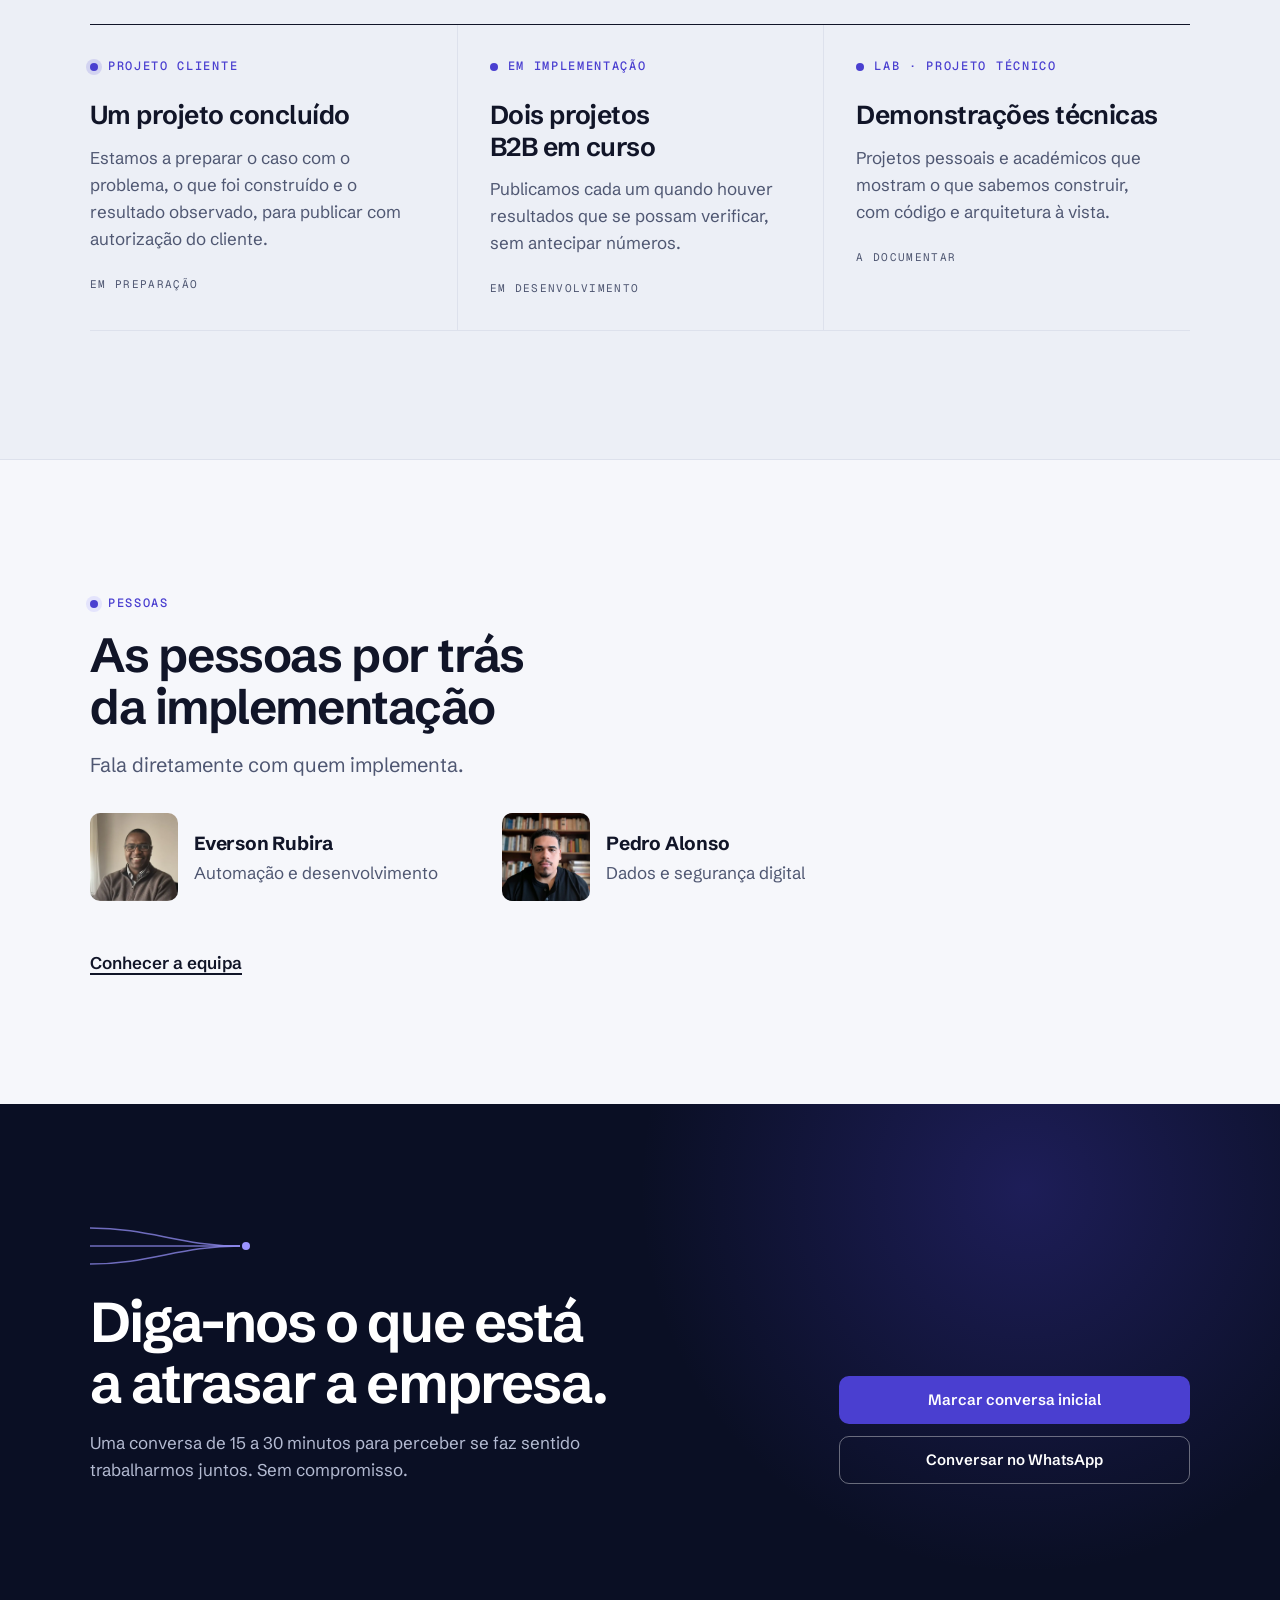
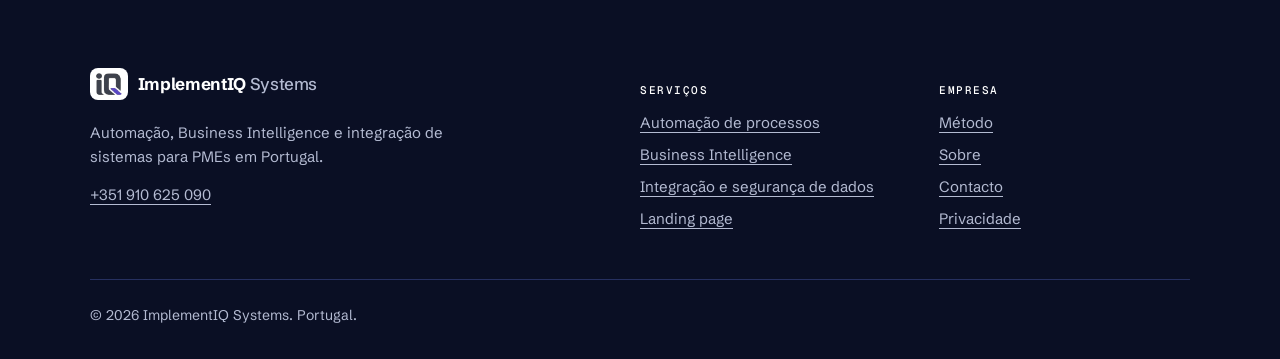
==== commit 5a9e718e: "Hero: animação Painel em Transição no lugar do diagrama System Flow O protótipo é embebido num ifram" ====
--- a/index.html
+++ b/index.html
@@ -76,65 +76,7 @@
         </div>
 
         <figure class="hero-visual enter" style="--d:0.2s">
-            <div class="sf">
-<svg class="sf-svg sf-svg-d" viewBox="0 0 680 440" role="img" aria-labelledby="sfD">
-<title id="sfD" data-pt="Sete sistemas separados (Excel, CRM, email, stock, ERP, faturação e dados) que se ligam, passam por uma regra e acabam num único painel" data-en="Seven separate systems (Excel, CRM, email, stock, ERP, invoicing and data) that connect, go through a rule and end in a single dashboard">Sete sistemas separados (Excel, CRM, email, stock, ERP, faturação e dados) que se ligam, passam por uma regra e acabam num único painel</title>
-<path class="sf-wire sf-draw" style="--i:0" pathLength="1" d="M142 40 C 230 40, 250 214, 322 214"/>
-<path class="sf-wire sf-draw" style="--i:1" pathLength="1" d="M142 98 C 230 98, 250 214, 322 214"/>
-<path class="sf-wire sf-draw" style="--i:2" pathLength="1" d="M142 156 C 230 156, 250 214, 322 214"/>
-<path class="sf-wire sf-draw" style="--i:3" pathLength="1" d="M142 214 C 230 214, 250 214, 322 214"/>
-<path class="sf-wire sf-draw" style="--i:4" pathLength="1" d="M142 272 C 230 272, 250 214, 322 214"/>
-<path class="sf-wire sf-draw" style="--i:5" pathLength="1" d="M142 330 C 230 330, 250 214, 322 214"/>
-<path class="sf-wire sf-draw" style="--i:6" pathLength="1" d="M142 388 C 230 388, 250 214, 322 214"/>
-<path class="sf-wire sf-draw sf-trunk" pathLength="1" d="M398 214 H500"/>
-<g class="sf-chip" style="--i:0;--dx:-30px;--dy:-10px;--r:-4deg"><rect x="0.6" y="20" width="141" height="40" rx="20"/><circle class="sf-chip-dot" cx="22" cy="40" r="3.2"/><text x="36" y="44.5">Excel</text></g>
-<g class="sf-chip" style="--i:1;--dx:26px;--dy:8px;--r:3deg"><rect x="0.6" y="78" width="141" height="40" rx="20"/><circle class="sf-chip-dot" cx="22" cy="98" r="3.2"/><text x="36" y="102.5">CRM</text></g>
-<g class="sf-chip" style="--i:2;--dx:-18px;--dy:-9px;--r:-3deg"><rect x="0.6" y="136" width="141" height="40" rx="20"/><circle class="sf-chip-dot" cx="22" cy="156" r="3.2"/><text x="36" y="160.5">Email</text></g>
-<g class="sf-chip" style="--i:3;--dx:34px;--dy:9px;--r:4deg"><rect x="0.6" y="194" width="141" height="40" rx="20"/><circle class="sf-chip-dot" cx="22" cy="214" r="3.2"/><text x="36" y="218.5">Stock</text></g>
-<g class="sf-chip" style="--i:4;--dx:-28px;--dy:-8px;--r:3deg"><rect x="0.6" y="252" width="141" height="40" rx="20"/><circle class="sf-chip-dot" cx="22" cy="272" r="3.2"/><text x="36" y="276.5">ERP</text></g>
-<g class="sf-chip" style="--i:5;--dx:22px;--dy:10px;--r:-4deg"><rect x="0.6" y="310" width="141" height="40" rx="20"/><circle class="sf-chip-dot" cx="22" cy="330" r="3.2"/><text x="36" y="334.5" data-pt="Faturação" data-en="Invoicing">Faturação</text></g>
-<g class="sf-chip" style="--i:6;--dx:-34px;--dy:6px;--r:3deg"><rect x="0.6" y="368" width="141" height="40" rx="20"/><circle class="sf-chip-dot" cx="22" cy="388" r="3.2"/><text x="36" y="392.5" data-pt="Dados" data-en="Data">Dados</text></g>
-<g class="sf-rule"><circle class="sf-ring" cx="360" cy="214" r="38"/><circle class="sf-rule-box" cx="360" cy="214" r="38"/><text x="360" y="218" text-anchor="middle" data-pt="REGRA" data-en="RULE">REGRA</text></g>
-<rect class="sf-panel" x="500" y="64" width="180" height="300" rx="40"/>
-<text class="sf-panel-title" x="528" y="100" data-pt="PAINEL ÚNICO" data-en="SINGLE DASHBOARD">PAINEL ÚNICO</text>
-<rect class="sf-kpi" style="--i:0" x="528" y="118" width="36" height="16" rx="8"/>
-<rect class="sf-kpi" style="--i:1" x="572" y="118" width="36" height="16" rx="8"/>
-<rect class="sf-kpi" style="--i:2" x="616" y="118" width="36" height="16" rx="8"/>
-<rect class="sf-bar" style="--i:0" x="530" y="282" width="17" height="48" rx="8.5"/>
-<rect class="sf-bar" style="--i:1" x="557" y="252" width="17" height="78" rx="8.5"/>
-<rect class="sf-bar" style="--i:2" x="584" y="268" width="17" height="62" rx="8.5"/>
-<rect class="sf-bar" style="--i:3" x="611" y="226" width="17" height="104" rx="8.5"/>
-<rect class="sf-bar hot" style="--i:4" x="638" y="242" width="17" height="88" rx="8.5"/>
-<path class="sf-trend sf-draw" pathLength="1" d="M534 262 C 556 240, 566 258, 590 238 S 630 214, 654 190"/>
-</svg>
-<svg class="sf-svg sf-svg-m" viewBox="0 0 340 250" role="img" aria-labelledby="sfM">
-<title id="sfM" data-pt="Quatro sistemas separados (Excel, CRM, email e ERP) que se ligam, passam por uma regra e acabam num único painel" data-en="Four separate systems (Excel, CRM, email and ERP) that connect, go through a rule and end in a single dashboard">Quatro sistemas separados (Excel, CRM, email e ERP) que se ligam, passam por uma regra e acabam num único painel</title>
-<path class="sf-wire sf-draw" style="--i:0" pathLength="1" d="M94 34 C 118 34, 118 121, 141 121"/>
-<path class="sf-wire sf-draw" style="--i:1" pathLength="1" d="M94 92 C 118 92, 118 121, 141 121"/>
-<path class="sf-wire sf-draw" style="--i:2" pathLength="1" d="M94 150 C 118 150, 118 121, 141 121"/>
-<path class="sf-wire sf-draw" style="--i:3" pathLength="1" d="M94 208 C 118 208, 118 121, 141 121"/>
-<path class="sf-wire sf-draw sf-trunk" pathLength="1" d="M197 121 H236"/>
-<g class="sf-chip" style="--i:0;--dx:-8px;--dy:-8px;--r:-4deg"><rect x="0.6" y="18" width="92" height="32" rx="16"/><circle class="sf-chip-dot" cx="17" cy="34" r="2.8"/><text x="29" y="38.5">Excel</text></g>
-<g class="sf-chip" style="--i:1;--dx:12px;--dy:6px;--r:3deg"><rect x="0.6" y="76" width="92" height="32" rx="16"/><circle class="sf-chip-dot" cx="17" cy="92" r="2.8"/><text x="29" y="96.5">CRM</text></g>
-<g class="sf-chip" style="--i:2;--dx:-8px;--dy:8px;--r:-3deg"><rect x="0.6" y="134" width="92" height="32" rx="16"/><circle class="sf-chip-dot" cx="17" cy="150" r="2.8"/><text x="29" y="154.5">Email</text></g>
-<g class="sf-chip" style="--i:3;--dx:10px;--dy:-8px;--r:4deg"><rect x="0.6" y="192" width="92" height="32" rx="16"/><circle class="sf-chip-dot" cx="17" cy="208" r="2.8"/><text x="29" y="212.5">ERP</text></g>
-<g class="sf-rule"><circle class="sf-ring" cx="169" cy="121" r="28"/><circle class="sf-rule-box" cx="169" cy="121" r="28"/><text x="169" y="125" text-anchor="middle" data-pt="REGRA" data-en="RULE">REGRA</text></g>
-<rect class="sf-panel" x="236" y="21" width="104" height="200" rx="30"/>
-<rect class="sf-kpi" style="--i:0" x="252" y="42" width="32" height="14" rx="7"/>
-<rect class="sf-kpi" style="--i:1" x="292" y="42" width="32" height="14" rx="7"/>
-<rect class="sf-bar" style="--i:0" x="254" y="162" width="13" height="34" rx="6.5"/>
-<rect class="sf-bar" style="--i:1" x="274" y="138" width="13" height="58" rx="6.5"/>
-<rect class="sf-bar" style="--i:2" x="294" y="150" width="13" height="46" rx="6.5"/>
-<rect class="sf-bar hot" style="--i:3" x="314" y="118" width="13" height="78" rx="6.5"/>
-<path class="sf-trend sf-draw" pathLength="1" d="M258 146 C 270 130, 276 142, 290 128 S 308 112, 322 100"/>
-</svg>
-                <ol class="sf-stages" data-aria-pt="Fases do fluxo" data-aria-en="Flow stages" aria-label="Fases do fluxo">
-                    <li class="sf-stage" style="--t:0s" data-pt="<b>01</b>Fragmentação" data-en="<b>01</b>Fragmentation"><b>01</b>Fragmentação</li>
-                    <li class="sf-stage" style="--t:1.7s" data-pt="<b>02</b>Conexão" data-en="<b>02</b>Connection"><b>02</b>Conexão</li>
-                    <li class="sf-stage" style="--t:3.3s" data-pt="<b>03</b>Automação" data-en="<b>03</b>Automation"><b>03</b>Automação</li>
-                    <li class="sf-stage" style="--t:4.4s" data-pt="<b>04</b>Visibilidade" data-en="<b>04</b>Visibility"><b>04</b>Visibilidade</li>
-                </ol>
-            </div>
+            <iframe class="hero-anim" src="prototipos/painel-transicao.html?embed" title="Seis ferramentas dispersas (Excel, CRM, Email, ERP, Faturação e Relatório) organizam-se num único painel operacional" scrolling="no" loading="eager"></iframe>
         </figure>
     </div>
 </section>
@@ -387,6 +329,5 @@
 </footer>
 
 <script src="core.js"></script>
-<script src="hero-pulse.js" defer></script>
 </body>
 </html>
--- a/style.css
+++ b/style.css
@@ -474,6 +474,10 @@
 /* A visualização sai ligeiramente da coluna, para a direita */
 .hero-visual { min-width: 0; }
 @media (min-width: 1280px) { .hero-visual { margin-right: calc(var(--gutter) * -1); } }
+
+/* Animação do Hero: página autónoma embebida (isola o CSS e o JS da animação) */
+.hero-anim { display: block; width: 100%; aspect-ratio: 700 / 600; border: 0; background: transparent; }
+@media (max-width: 720px) { .hero-anim { aspect-ratio: 340 / 520; max-width: 380px; margin-inline: auto; } }
 
 .sf { position: relative; }
 
@@ -1385,73 +1389,119 @@
     }
 .page-hero .wrap { position: relative; z-index: 1; }
 
-/* ── DATA PULSE (hero da home) ─────────────────────────────────────────────
-   Pulso único sobre o diagrama System Flow, mais um pulso curto ao passar o
-   cursor por uma ligação. O comportamento está em hero-pulse.js, que só liga
-   e desliga classes (.sf-run no diagrama, .is-hover no pulso e no nó).
-   Só transform, opacity e cor de traço; sem ciclos infinitos. */
-
-/* O pulso é um traço curto (16% da ligação) que viaja ao longo do caminho.
-   Em repouso fica fora do caminho, por isso não se vê. */
-.sf-pulse {
-    fill: none;
-    stroke: var(--color-accent-soft);
-    stroke-width: 2.4;
-    stroke-linecap: round;
-    stroke-dasharray: 0.16 1.2;
-    stroke-dashoffset: 0.16;
-    pointer-events: none;
-}
-
-/* Área de deteção do cursor: larga e invisível, só criada quando há rato */
+/* ── DATA PULSE v2 (hero da home) ──────────────────────────────────────────
+   Causa → processamento → consequência: um pulso sai de um sistema, a REGRA
+   processa e o PAINEL ÚNICO transforma-se num resultado.
+   O comportamento está em hero-pulse.js, que só liga e desliga classes:
+     .go        pulso a viajar numa ligação
+     .is-lit    chip de origem aceso
+     .is-proc   REGRA a processar
+     .on        vista ativa do painel (perf, trend, insight, cons)
+   Só transform, opacity e cor de traço. Nada em ciclo. */
+
+/* Elementos novos do SVG, invisíveis em repouso */
+.sf-pulse { fill: none; stroke: var(--color-accent-soft); stroke-width: 2.4; stroke-linecap: round;
+            stroke-dasharray: 0.16 1.2; stroke-dashoffset: 0.16; pointer-events: none; }
 .sf-hit { fill: none; stroke: transparent; stroke-width: 22; pointer-events: stroke; }
-
-.sf-run .sf-pulse,
-.sf-pulse.is-hover {
-    filter: drop-shadow(0 0 3px rgba(155, 148, 255, 0.7));
-}
-.sf-run .sf-pulse { animation: sf-travel 0.85s cubic-bezier(0.4, 0, 0.2, 1) var(--dl, 0s) both; }
-.sf-pulse.is-hover { animation: sf-travel 0.7s cubic-bezier(0.4, 0, 0.2, 1) both; }
-
-/* Nós. Atenção: estas regras acrescentam uma animação à lista em vez de a
-   substituir. Cada lista repete a animação de entrada original (a primeira
-   da lista, igual à regra base do mesmo seletor); se saísse da lista,
-   o navegador voltaria a executá-la quando a classe fosse removida. */
-
-/* O chip de origem acende ao mesmo tempo que o pulso sai dele */
-.sf-run .sf-chip,
-.sf-chip.is-hover {
-    animation: sf-settle 1.5s var(--ease) calc(0.5s + var(--i) * 0.09s) both,
-               sf-bump 0.7s ease calc(var(--i) * 0.08s) both;
-}
-.sf-chip.is-hover { animation-delay: calc(0.5s + var(--i) * 0.09s), 0s; }
-.sf-run .sf-chip rect,
-.sf-chip.is-hover rect {
-    animation: sf-solid 0.7s ease calc(1.5s + var(--i) * 0.09s) both,
-               sf-lit 0.7s ease calc(var(--i) * 0.08s) both;
-}
-.sf-chip.is-hover rect { animation-delay: calc(1.5s + var(--i) * 0.09s), 0s; }
-
-/* Regra: reage um pouco mais, a meio do percurso (dados processados) */
-.sf-rule .sf-rule-box { transform-box: fill-box; transform-origin: center; }
-.sf-run .sf-rule .sf-rule-box,
-.sf-rule .sf-rule-box.is-hover {
-    animation: sf-appear 0.7s ease 3.2s both, sf-rule-lit 0.9s ease 1.05s both;
-}
-.sf-rule .sf-rule-box.is-hover { animation-delay: 3.2s, 0s; animation-duration: 0.7s, 0.7s; }
-
-/* Painel: último a reagir (dados consolidados) */
-.sf-run .sf-panel { animation: sf-appear 0.8s ease 4s both, sf-panel-lit 0.9s ease 1.95s both; }
-
-@keyframes sf-travel { from { stroke-dashoffset: 0.16; } to { stroke-dashoffset: -1; } }
-@keyframes sf-bump { 0%, 100% { transform: scale(1); } 40% { transform: scale(1.03); } }
-@keyframes sf-lit { 0%, 100% { stroke: #3a4580; } 40% { stroke: var(--color-accent-soft); } }
-@keyframes sf-rule-lit {
-    0%, 100% { transform: scale(1); stroke: var(--color-accent-soft); fill: var(--color-night-2); }
-    45% { transform: scale(1.05); stroke: #fff; fill: #1b2552; }
-}
-@keyframes sf-panel-lit { 0%, 100% { stroke: #4a548f; } 45% { stroke: var(--color-accent-soft); } }
+.sf-panel-glow { fill: none; stroke: var(--color-accent-soft); stroke-width: 1.6; opacity: 0; pointer-events: none; }
+
+/* Vistas do painel. Em repouso só a vista ".on" se vê; sem JS ou com
+   movimento reduzido, é a vista original (perf), parada e completa. */
+.sf-view { opacity: 0; transform: scale(0.97); transform-box: fill-box; transform-origin: center; pointer-events: none; }
+.sf-view.on { opacity: 1; transform: none; }
+.sf-view .sf-kpi, .sf-view .sf-bar, .sf-view .sf-trend { animation: none; }
+
+.v-pill { fill: #1b2552; }
+.v-card { fill: #1b2552; stroke: #2c3772; stroke-width: 1; }
+.v-card.v-hot { fill: rgba(74, 63, 208, 0.32); stroke: var(--color-accent-soft); stroke-opacity: 0.75; }
+.v-bit { fill: #3d4690; }
+.v-val { fill: var(--color-accent-soft); }
+.v-ring { fill: none; stroke: var(--color-accent-soft); stroke-width: 1.4; }
+.v-check { fill: none; stroke: #fff; stroke-width: 1.8; stroke-linecap: round; stroke-linejoin: round; stroke-dasharray: 1; }
+.v-axis { stroke: var(--color-night-border); stroke-width: 1.2; }
+.v-grid { stroke: var(--color-night-border); stroke-width: 1; stroke-opacity: 0.5; stroke-dasharray: 3 4; }
+.v-line { fill: none; stroke: #fff; stroke-width: 2; stroke-linecap: round; stroke-linejoin: round; stroke-opacity: 0.9; stroke-dasharray: 1; }
+.v-dot { fill: var(--color-accent-soft); transform-box: fill-box; transform-origin: center; }
+.v-dot-last { fill: #fff; }
+.v-halo { fill: var(--color-accent-soft); fill-opacity: 0.28; opacity: 0; transform-box: fill-box; transform-origin: center; }
+.v-seg { fill: #3d4690; transform-box: fill-box; transform-origin: center; }
+.v-merged { fill: var(--color-accent-soft); opacity: 0; }
+.v-glow { fill: var(--color-accent-soft); fill-opacity: 0.35; opacity: 0; transform-box: fill-box; transform-origin: center; }
+.v-line-bit { fill: #3d4690; fill-opacity: 0.55; }
+
+@media (prefers-reduced-motion: no-preference) {
+    :root { --iq-ease: cubic-bezier(0.22, 1, 0.36, 1); --iq-travel: cubic-bezier(0.3, 0, 0.1, 1); }
+
+    /* 1. Construção: ~0 a 2 s. Mesmas animações de antes, sem a pressa */
+    .sf-chip { animation: sf-settle 1.1s var(--iq-ease) calc(0.15s + var(--i) * 0.06s) both; }
+    .sf-chip rect { animation: sf-solid 0.6s ease calc(0.7s + var(--i) * 0.06s) both;
+                    transform-box: fill-box; transform-origin: center;
+                    transition: stroke 0.2s ease, transform 0.2s var(--iq-ease); }
+    .sf-chip-dot { transition: fill 0.2s ease; }
+    .sf-wire.sf-draw { animation: sf-draw 0.9s var(--iq-ease) calc(0.6s + var(--i, 0) * 0.06s) both; }
+    .sf-wire.sf-trunk { animation-delay: 1.2s; animation-duration: 0.6s; }
+    .sf-rule .sf-rule-box { animation: sf-appear 0.6s ease 1s both; transition: stroke 0.3s ease, fill 0.3s ease; }
+    .sf-rule text { animation: sf-appear 0.6s ease 1.1s both; }
+    .sf-rule .sf-ring { animation: none; }
+    .sf-panel { animation: sf-appear 0.7s ease 1s both; }
+    .sf-panel-title { animation: sf-appear 0.7s ease 1.2s both; }
+
+    /* 2. Vista ativa: o que entra, entra por ordem. --base é o atraso inicial:
+       1,4 s na construção da página e ~0 nas transições (definido pelo JS) */
+    .sf-view { transition: opacity var(--t-out, 450ms) ease, transform var(--t-out, 450ms) ease; }
+    .sf-view.on { transition: opacity 0.5s ease, transform 0.6s var(--iq-ease); }
+    .sf-view { --base: 1.4s; }
+
+    .sf-view.on .sf-kpi  { animation: sf-appear 0.5s ease calc(var(--base) + var(--i) * 0.06s) both; }
+    .sf-view.on .sf-bar  { animation: sf-grow 0.7s var(--iq-ease) calc(var(--base) + 0.05s + var(--i) * 0.05s) both; }
+    .sf-view.on .sf-trend { animation: sf-draw 0.75s var(--iq-ease) calc(var(--base) + 0.25s) both; }
+
+    .sf-view.on .v-fade { animation: sf-appear 0.5s ease calc(var(--base) + var(--i) * 0.045s) both; }
+    .sf-view.on .v-draw { animation: sf-draw 0.65s var(--iq-ease) calc(var(--base) + var(--i) * 0.045s) both; }
+    .sf-view.on .v-pop  { animation: v-pop 0.45s var(--iq-ease) calc(var(--base) + var(--i) * 0.045s) both; }
+    .sf-view.on .v-halo { animation: v-halo 0.9s ease-out calc(var(--base) + var(--i) * 0.045s) both; }
+    .sf-view.on .v-seg  { animation: v-converge 0.75s var(--iq-ease) calc(var(--base) + var(--i) * 0.04s) both,
+                                     v-out 0.25s ease calc(var(--base) + 0.75s) forwards; }
+    .sf-view.on .v-merged { animation: sf-appear 0.35s ease calc(var(--base) + 0.65s) both; }
+    .sf-view.on .v-glow { animation: v-glow 0.6s ease-out calc(var(--base) + 0.6s) both; }
+
+    /* 3. Pulso a viajar numa ligação */
+    .sf-pulse.go { animation: sf-travel var(--t-travel, 1100ms) var(--iq-travel) both; filter: drop-shadow(0 0 3px rgba(155, 148, 255, 0.7)); }
+    .sf-pulse.go.is-trunk { animation-duration: var(--t-trunk, 1000ms); }
+
+    /* 4. Nós */
+    .sf-chip.is-lit rect { stroke: var(--color-accent-soft); transform: scale(1.03); }
+    .sf-chip.is-lit .sf-chip-dot { fill: #fff; }
+
+    /* REGRA em três tempos, sempre um depois do outro (o JS dá a ordem):
+       .is-arrive  chegou o dado: a borda acende (~250 ms)
+       .is-proc    processa: contrai, expande, emite o anel (~500 ms) */
+    .sf-rule { transform-box: fill-box; transform-origin: center; }
+    .sf-rule.is-arrive .sf-rule-box,
+    .sf-rule.is-proc .sf-rule-box { stroke: #fff; fill: #1b2552; }
+    .sf-rule.is-proc { animation: sf-proc var(--t-process, 500ms) ease-in-out both; }
+    .sf-rule.is-proc .sf-ring { animation: sf-ring-emit calc(var(--t-process, 500ms) * 0.7) ease-out calc(var(--t-process, 500ms) * 0.3) both; }
+
+    /* PAINEL: um único impulso na borda quando os dados chegam */
+    .sf-panel-glow.go { animation: sf-panel-hit 0.9s ease both; }
+    .sf-panel-glow.go.soft { animation-name: sf-panel-settle; }
+
+    @keyframes sf-travel { from { stroke-dashoffset: 0.16; } to { stroke-dashoffset: -1; } }
+    @keyframes sf-proc { 0% { transform: scale(1); } 35% { transform: scale(0.93); } 75% { transform: scale(1.05); } 100% { transform: scale(1); } }
+    @keyframes sf-ring-emit { from { transform: scale(1); opacity: 0.55; } to { transform: scale(1.9); opacity: 0; } }
+    @keyframes sf-panel-hit { 0% { opacity: 0; } 22% { opacity: 0.8; } 100% { opacity: 0; } }
+    @keyframes sf-panel-settle { 0% { opacity: 0; } 35% { opacity: 0.4; } 100% { opacity: 0; } }
+    @keyframes v-pop { from { transform: scale(0); opacity: 0; } to { transform: scale(1); opacity: 1; } }
+    @keyframes v-halo { 0% { transform: scale(0.5); opacity: 0; } 30% { opacity: 0.9; } 100% { transform: scale(1.5); opacity: 0; } }
+    @keyframes v-converge {
+        0% { transform: translate(var(--dx), var(--dy)); opacity: 0; }
+        35% { opacity: 0.85; }
+        100% { transform: none; opacity: 1; }
+    }
+    @keyframes v-out { to { opacity: 0; } }
+    @keyframes v-glow { 0% { transform: scale(1); opacity: 0; } 30% { opacity: 0.9; } 100% { transform: scale(1.12, 1.9); opacity: 0; } }
+}
 
 @media (prefers-reduced-motion: reduce) {
-    .sf-pulse, .sf-hit { display: none; }
-}
+    .sf-pulse, .sf-hit, .sf-panel-glow { display: none; }
+}
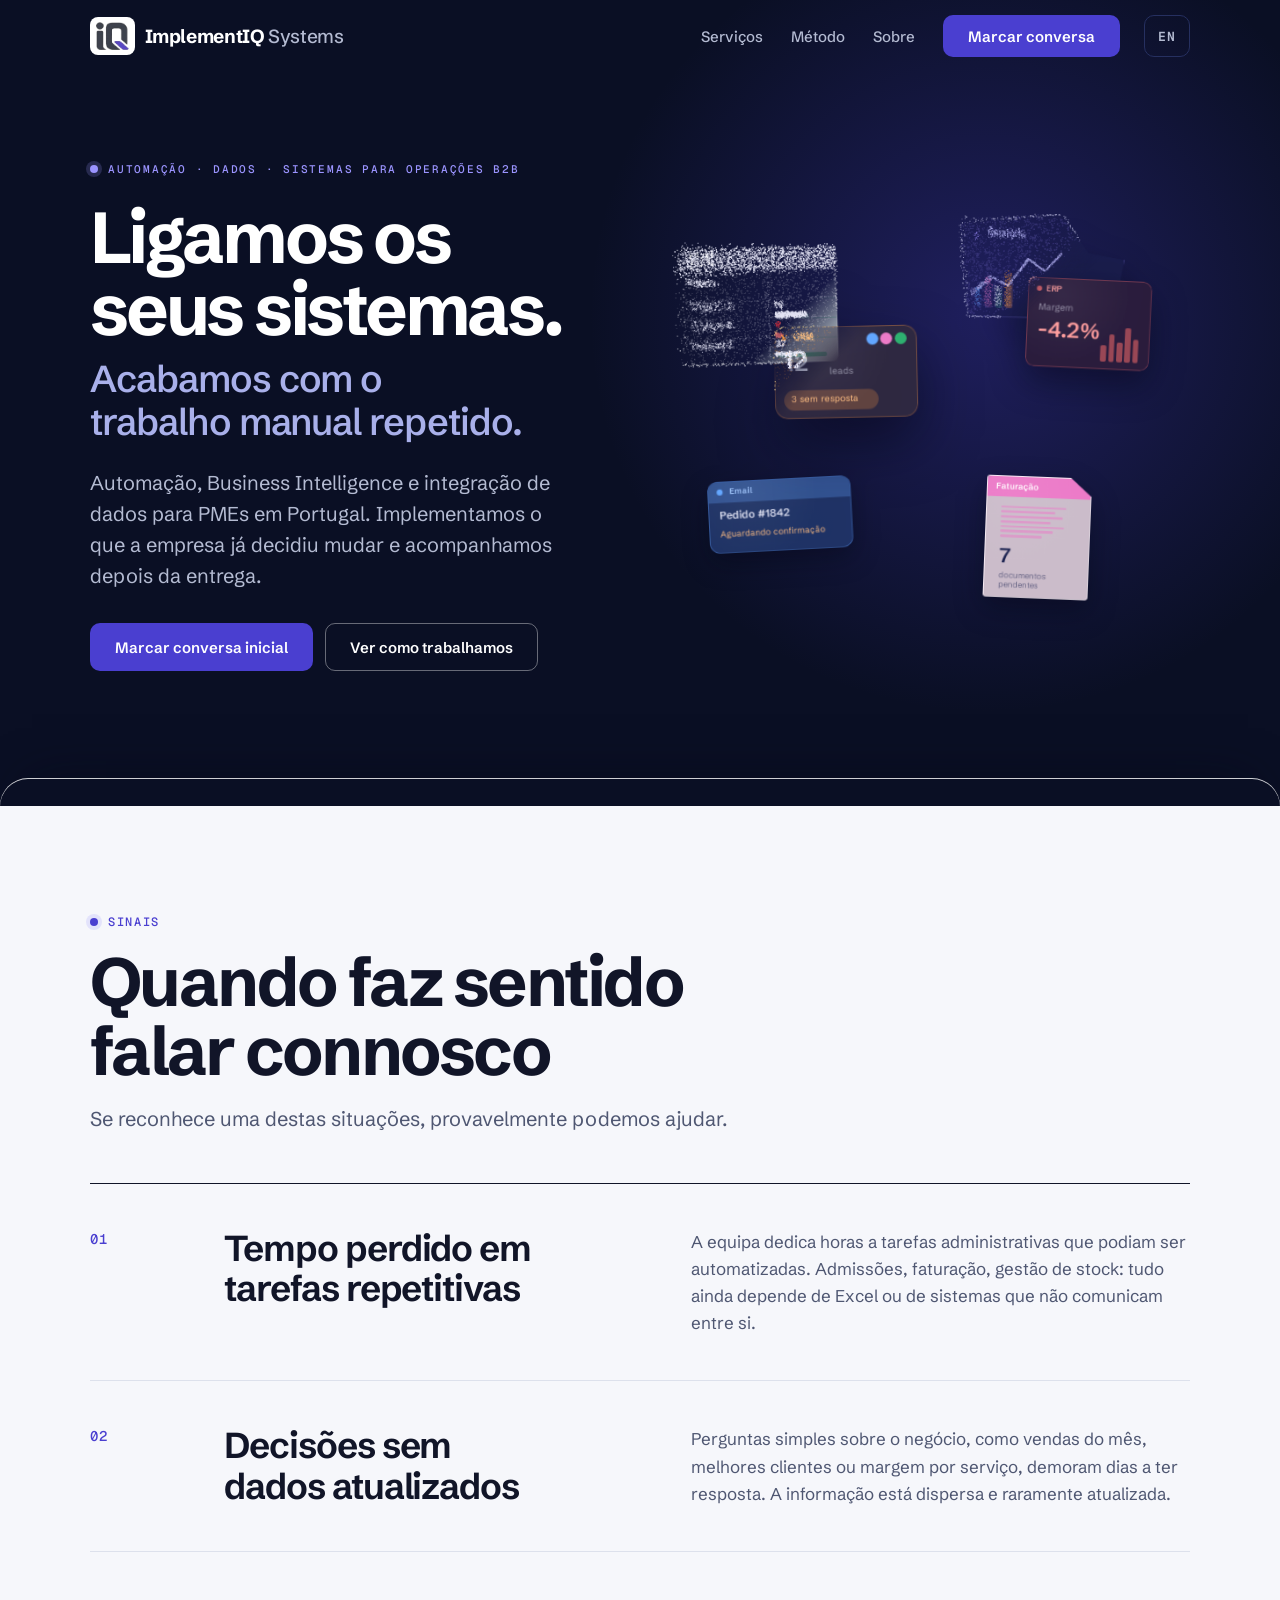
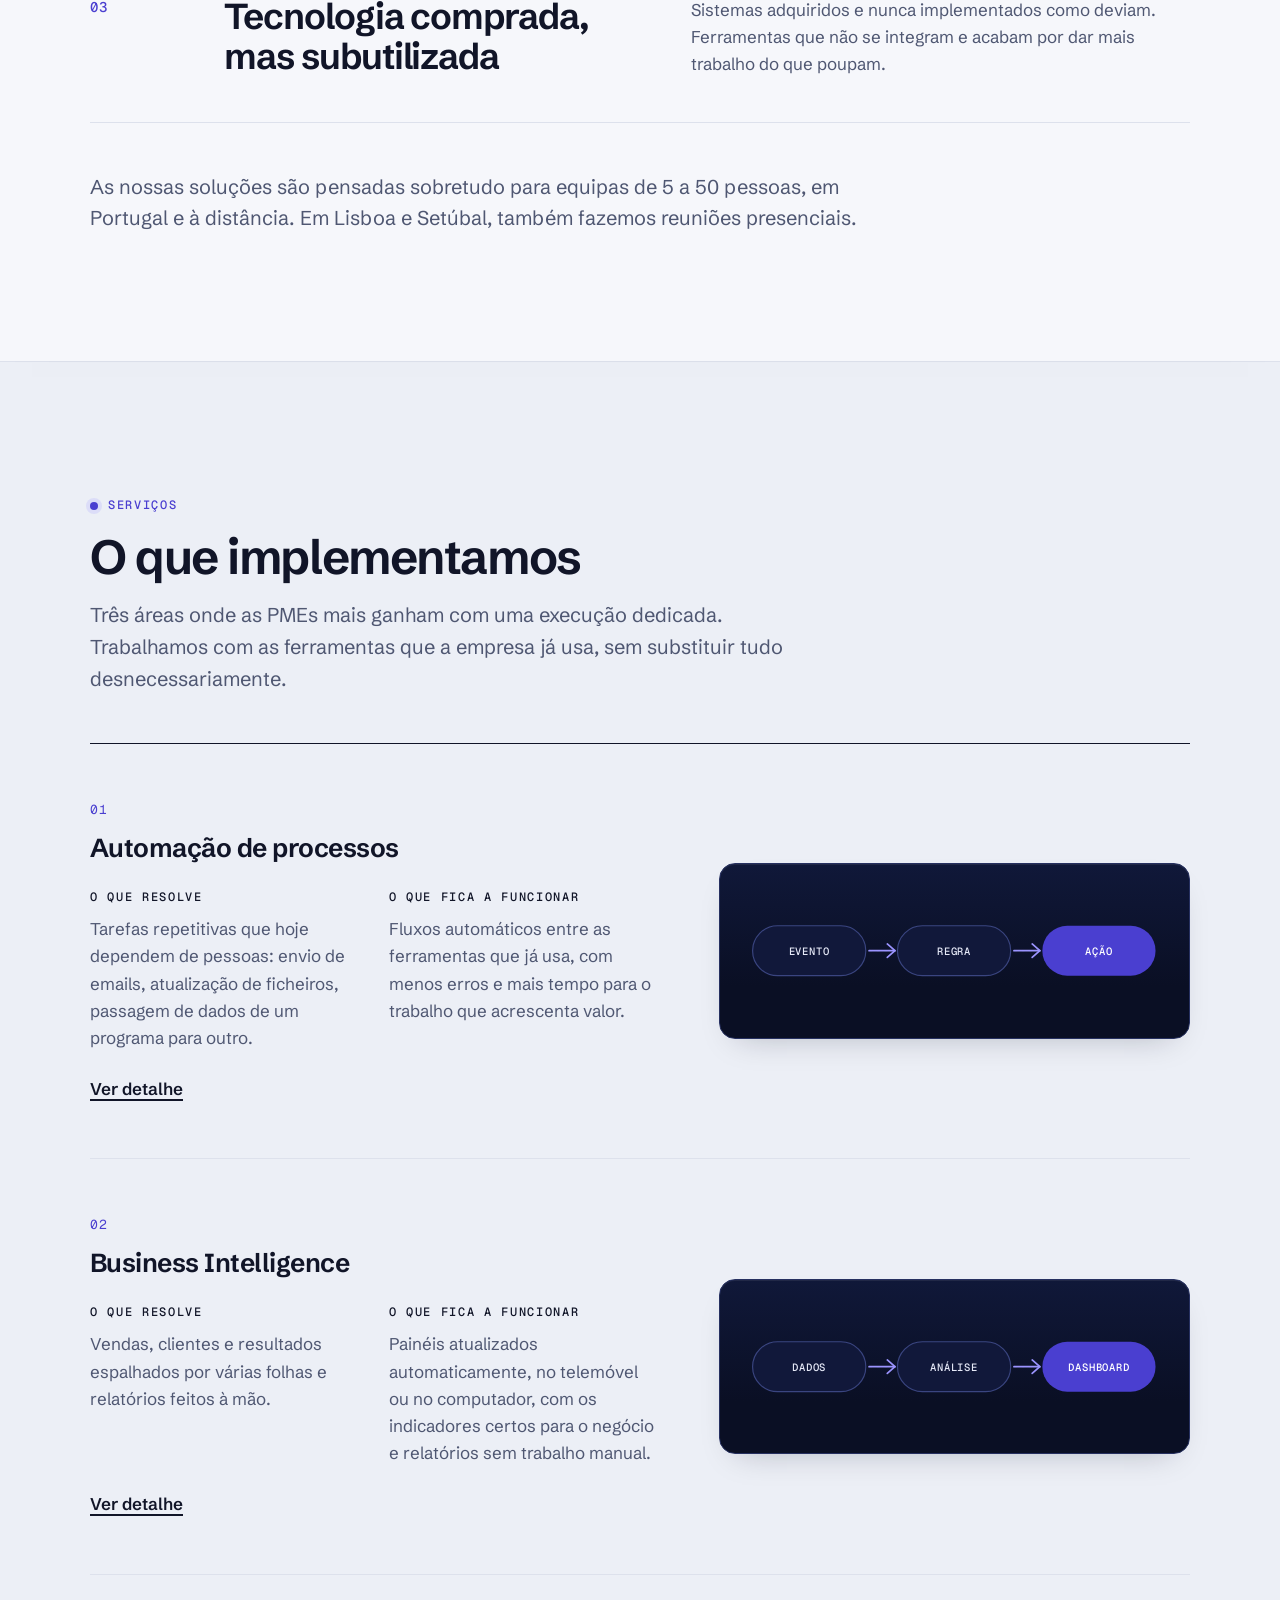
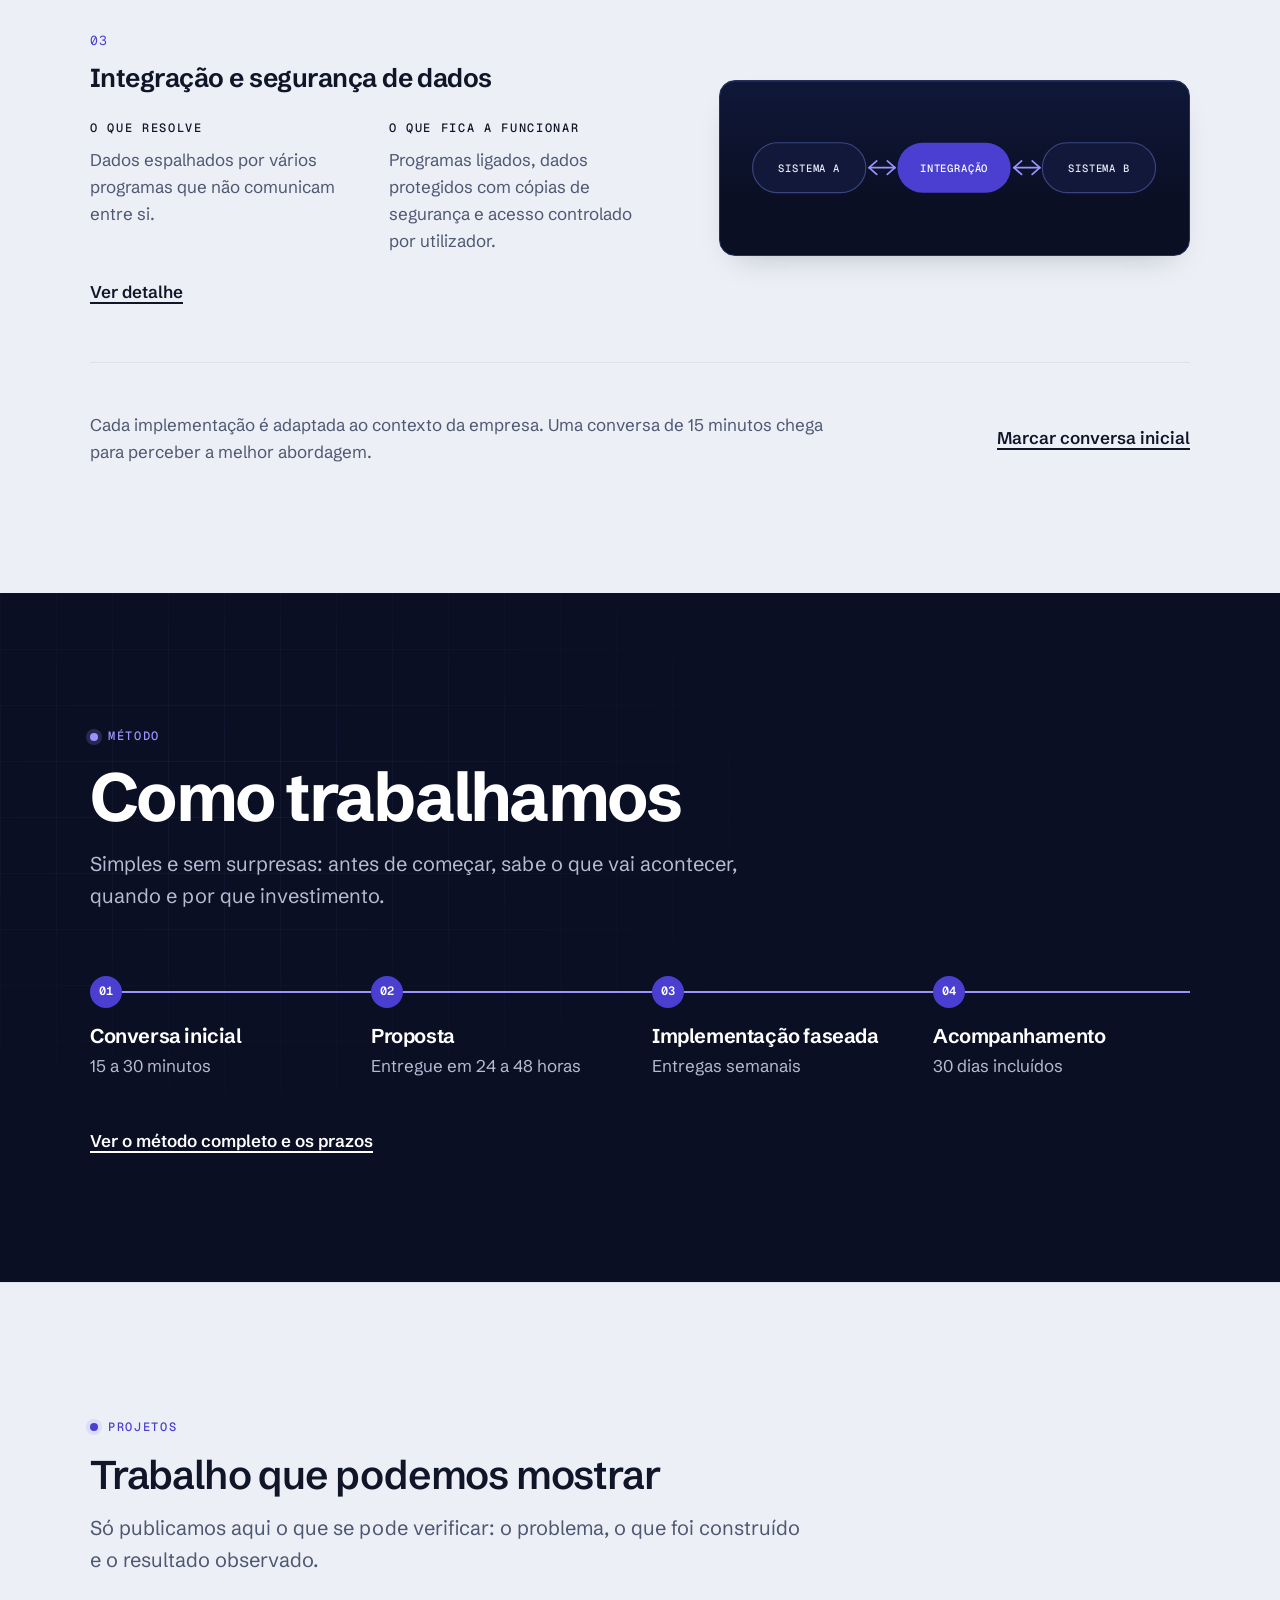
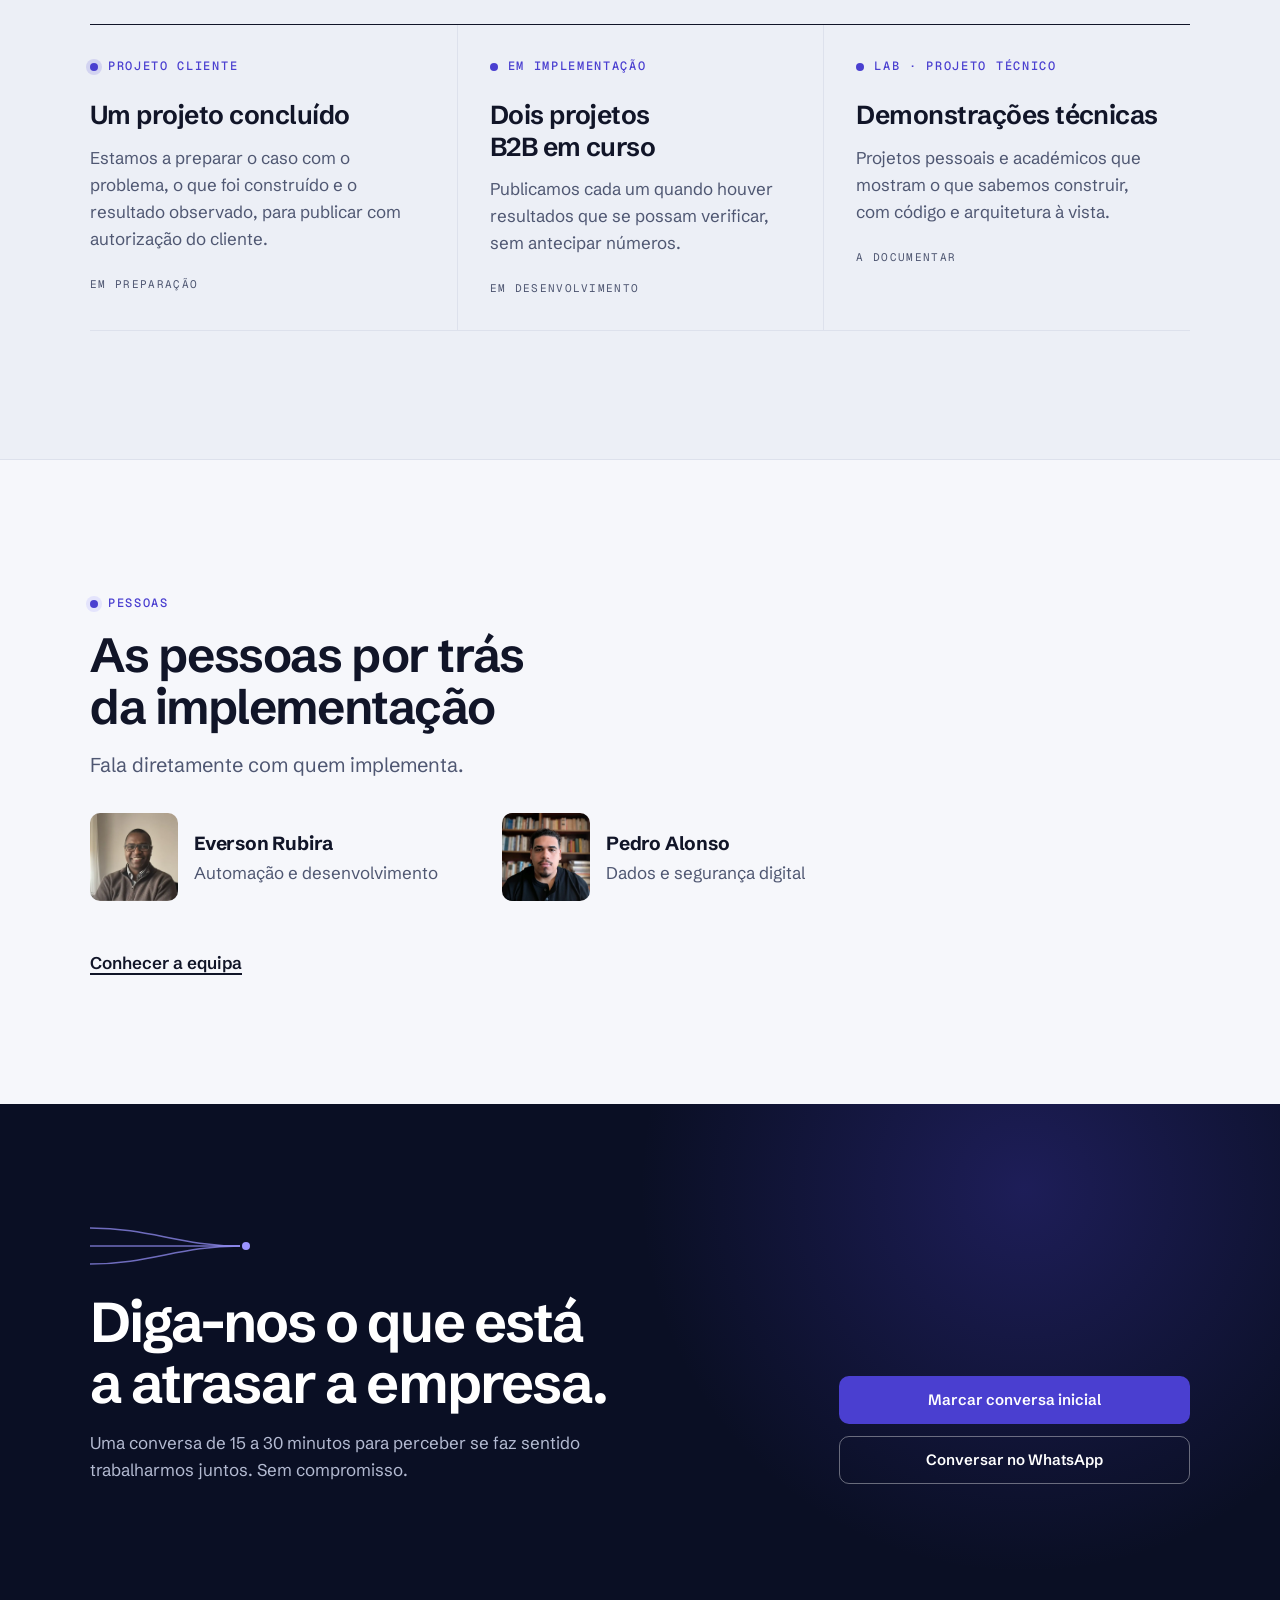
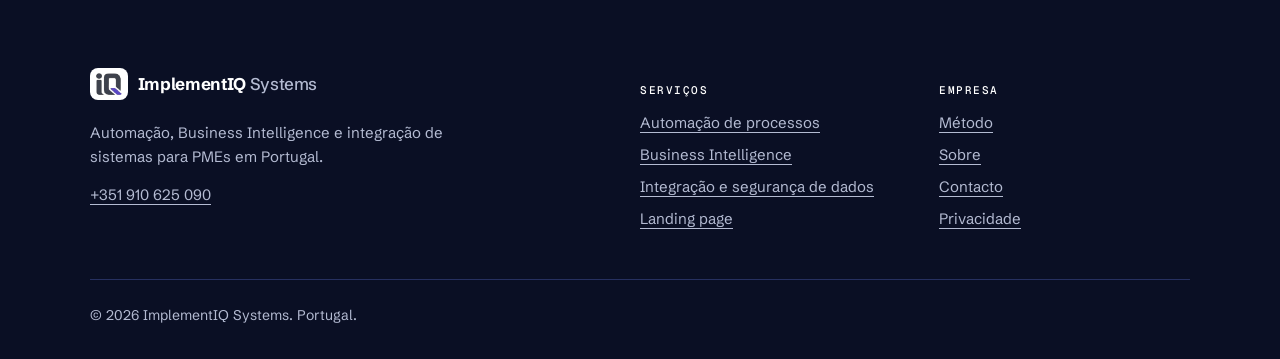
==== commit a5148abf: "Hero: força o carregamento do CSS e da animação novos (cache) e estilo base no iframe Co-Authored-By" ====
--- a/index.html
+++ b/index.html
@@ -18,7 +18,7 @@
     <script>document.documentElement.classList.add("js");</script>
     <link rel="preload" href="fonts/schibsted-grotesk-latin-wght-normal.woff2" as="font" type="font/woff2" crossorigin>
     <link rel="preload" href="fonts/geist-mono-latin-wght-normal.woff2" as="font" type="font/woff2" crossorigin>
-    <link rel="stylesheet" href="style.css">
+    <link rel="stylesheet" href="style.css?v=20261119">
     <link rel="icon" type="image/png" sizes="32x32" href="favicon-32.png">
     <link rel="icon" type="image/png" sizes="48x48" href="favicon-48.png">
     <link rel="apple-touch-icon" href="apple-touch-icon.png">
@@ -76,7 +76,7 @@
         </div>
 
         <figure class="hero-visual enter" style="--d:0.2s">
-            <iframe class="hero-anim" src="prototipos/painel-transicao.html?embed" title="Seis ferramentas dispersas (Excel, CRM, Email, ERP, Faturação e Relatório) organizam-se num único painel operacional" scrolling="no" loading="eager"></iframe>
+            <iframe class="hero-anim" style="display:block;width:100%;border:0" src="prototipos/painel-transicao.html?embed&v=20261119" title="Seis ferramentas dispersas (Excel, CRM, Email, ERP, Faturação e Relatório) organizam-se num único painel operacional" scrolling="no" loading="eager"></iframe>
         </figure>
     </div>
 </section>
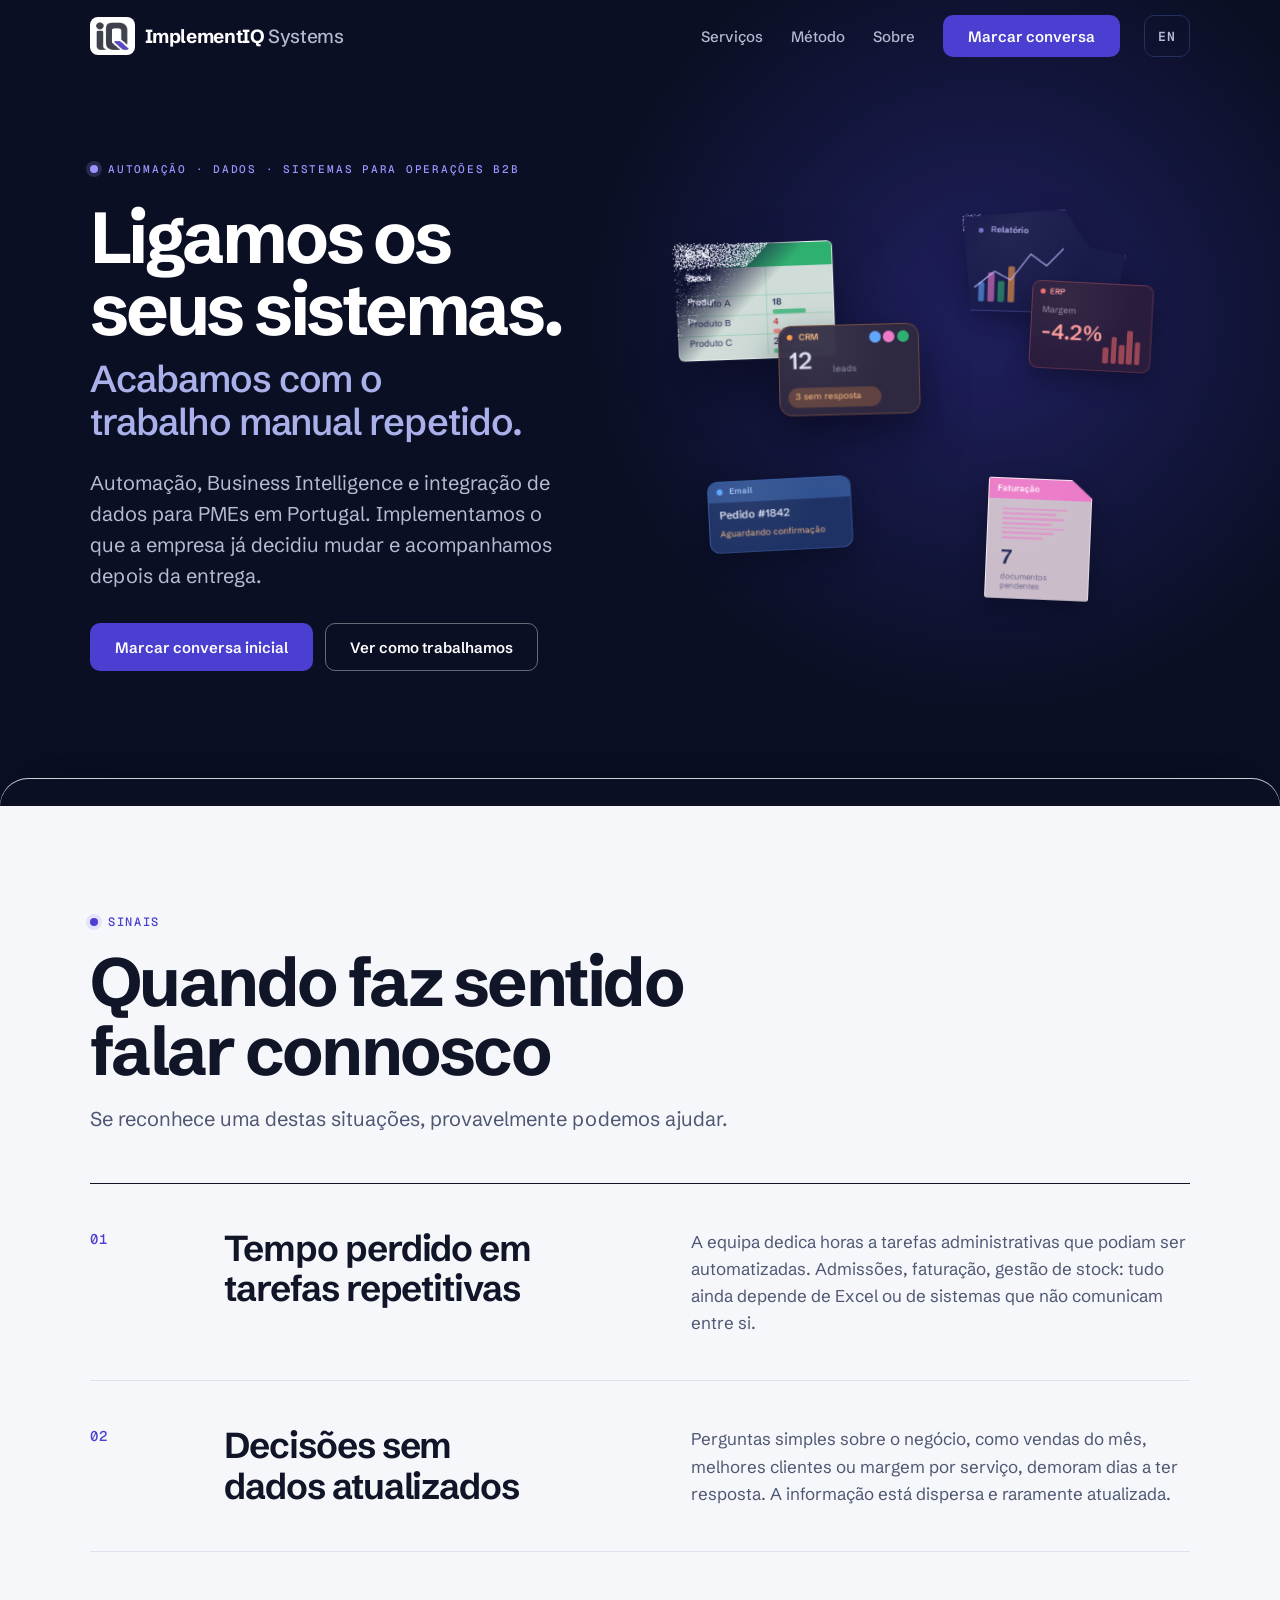
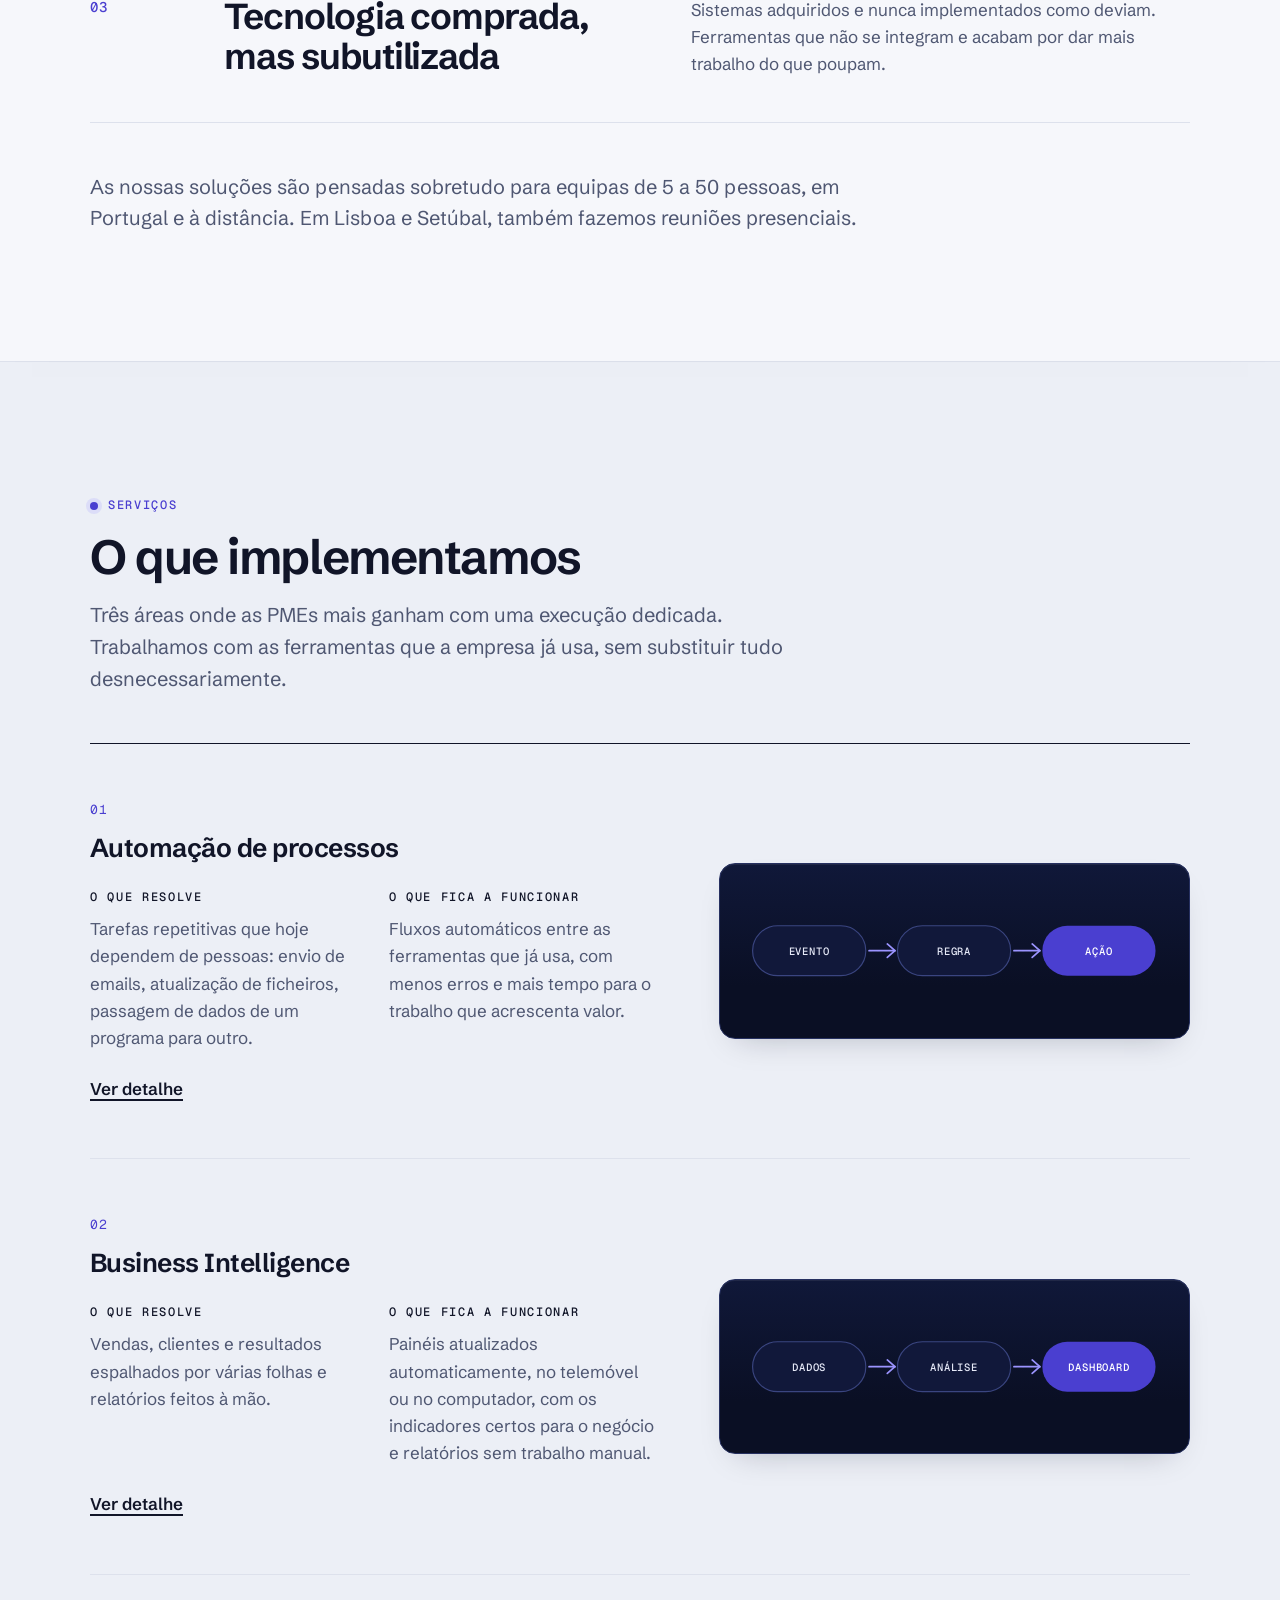
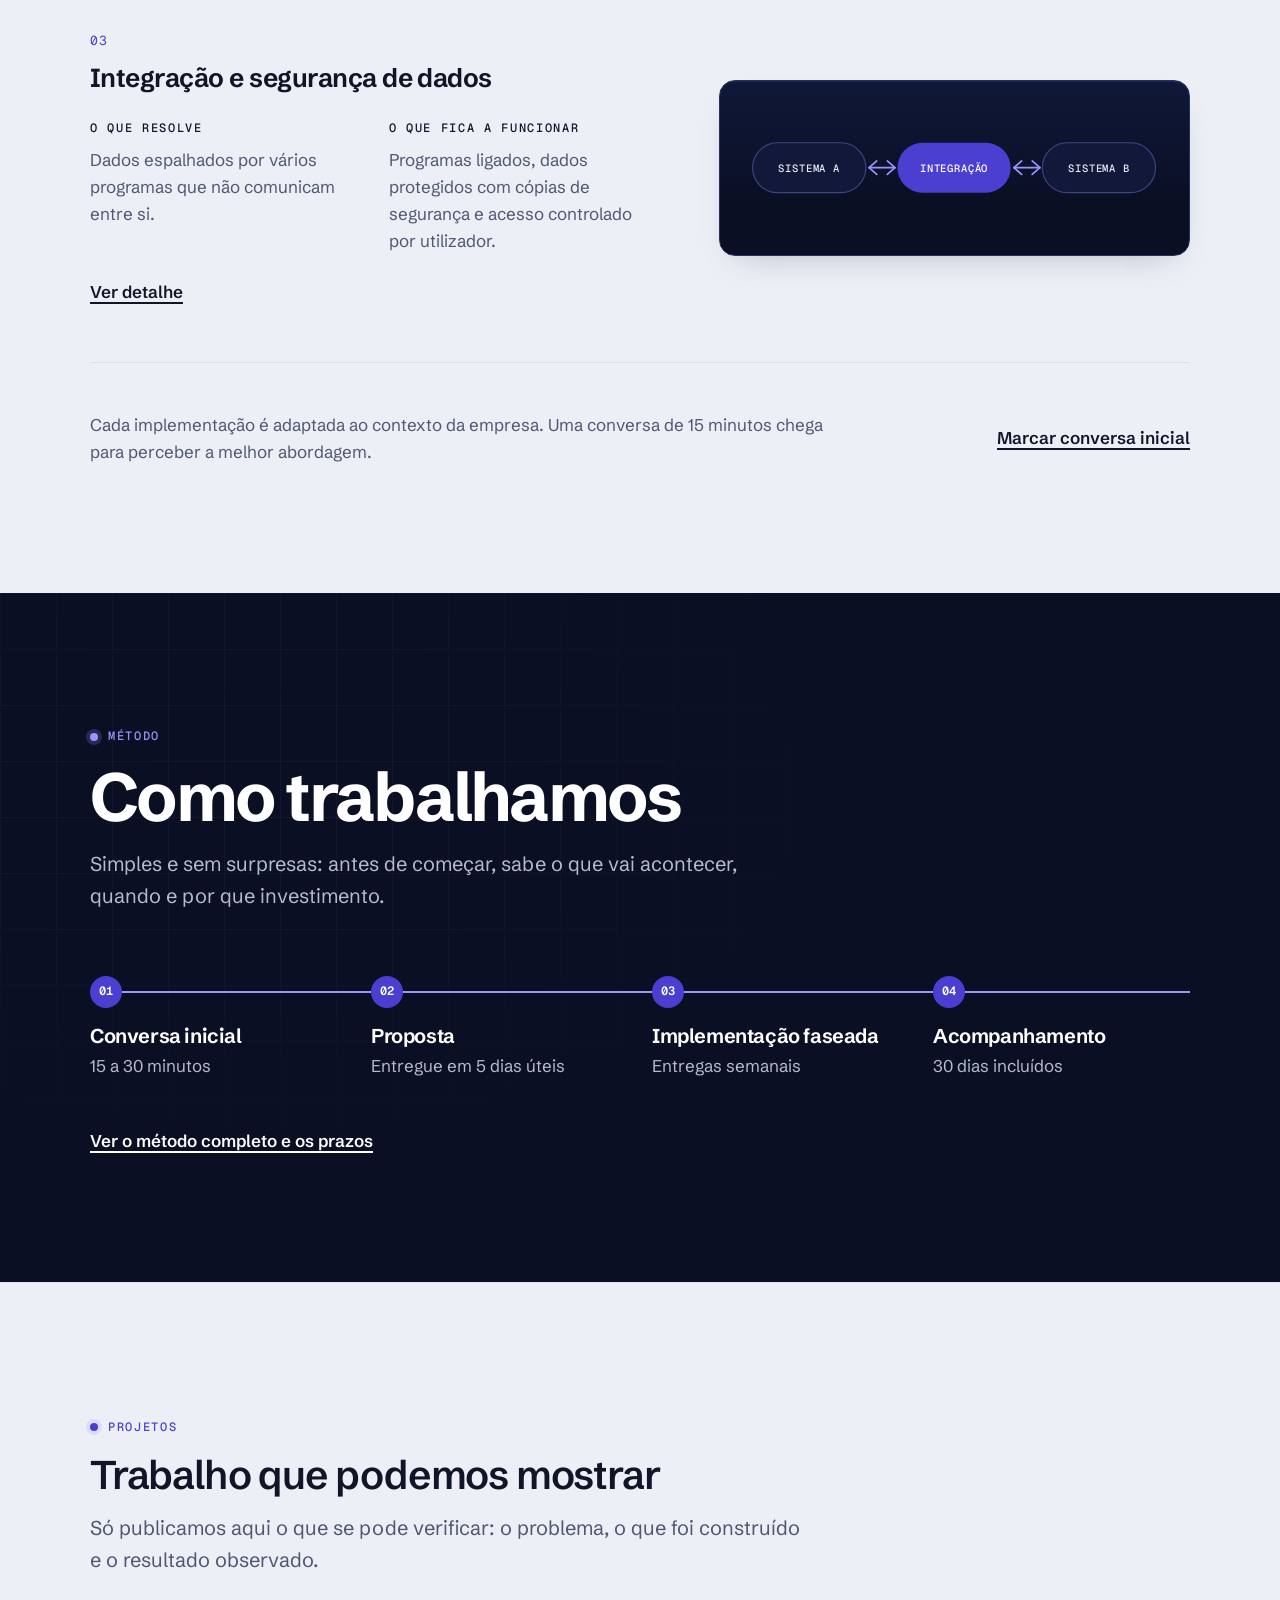
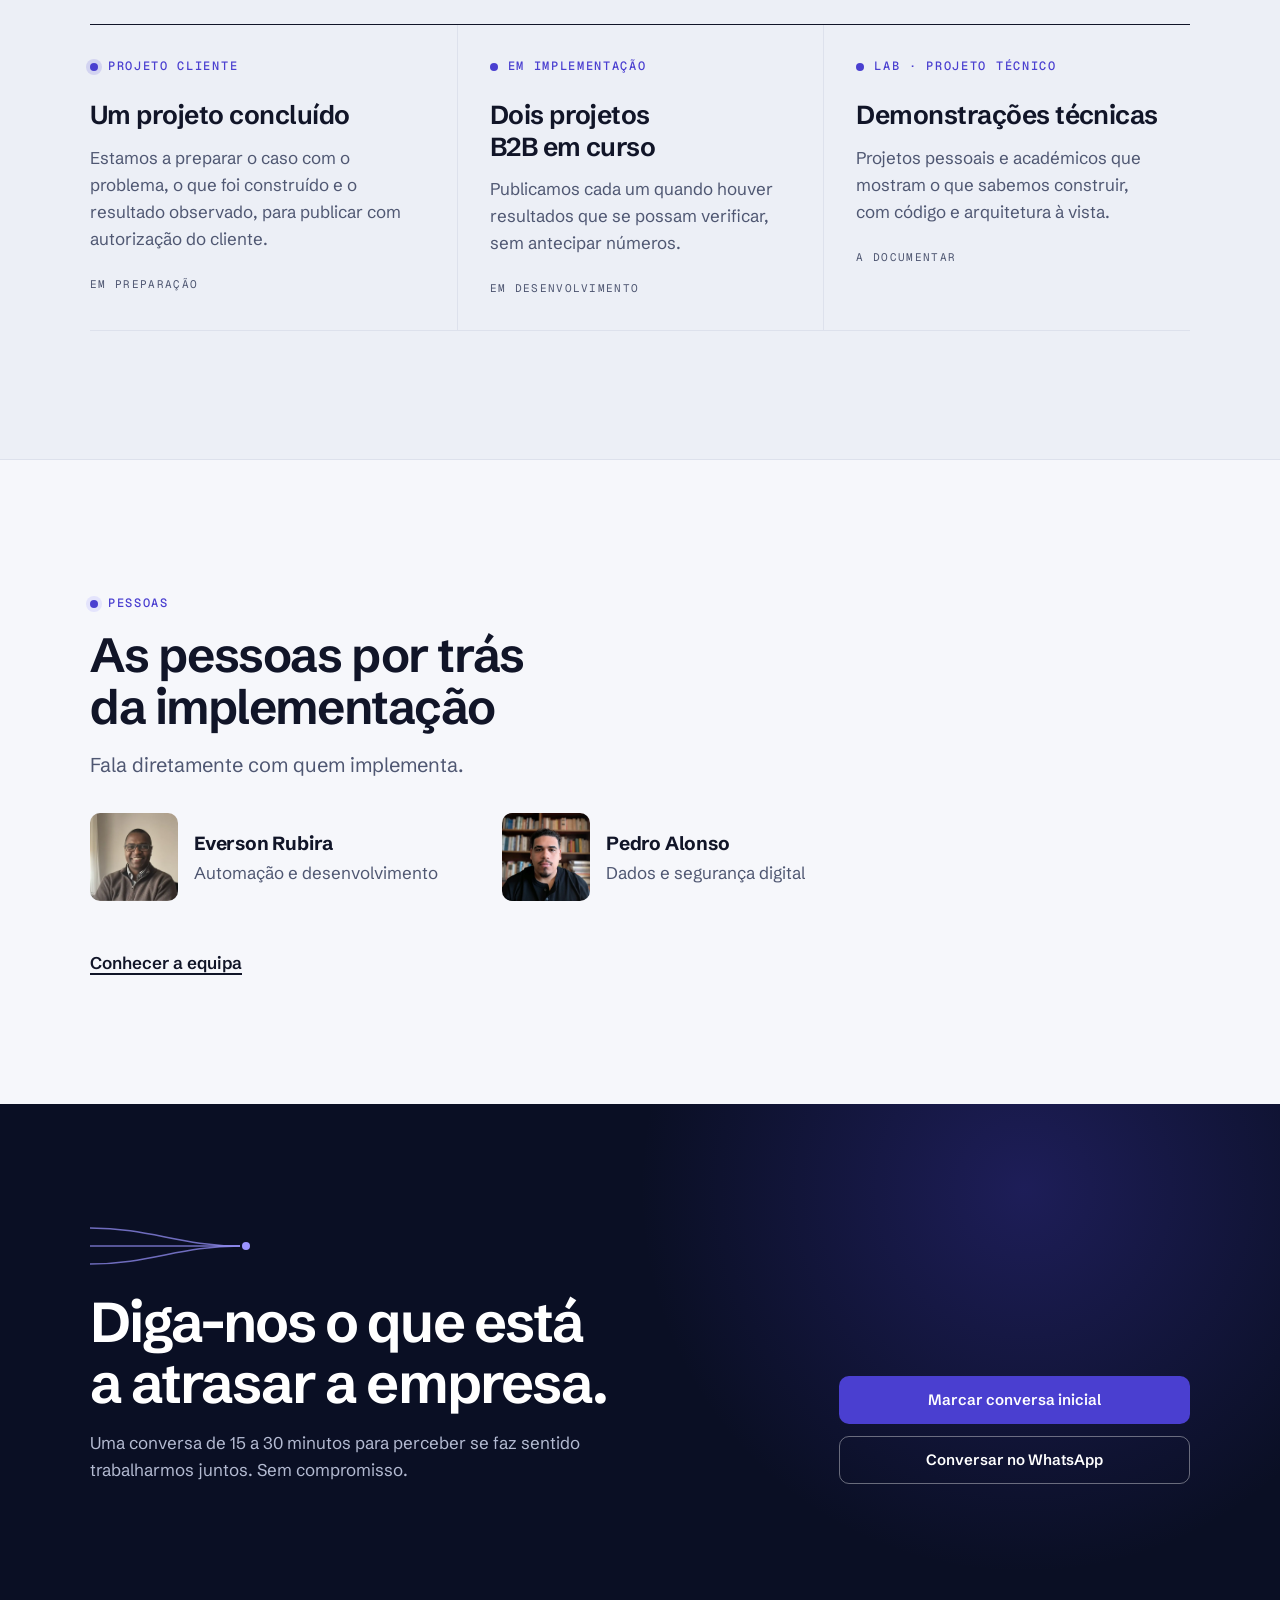
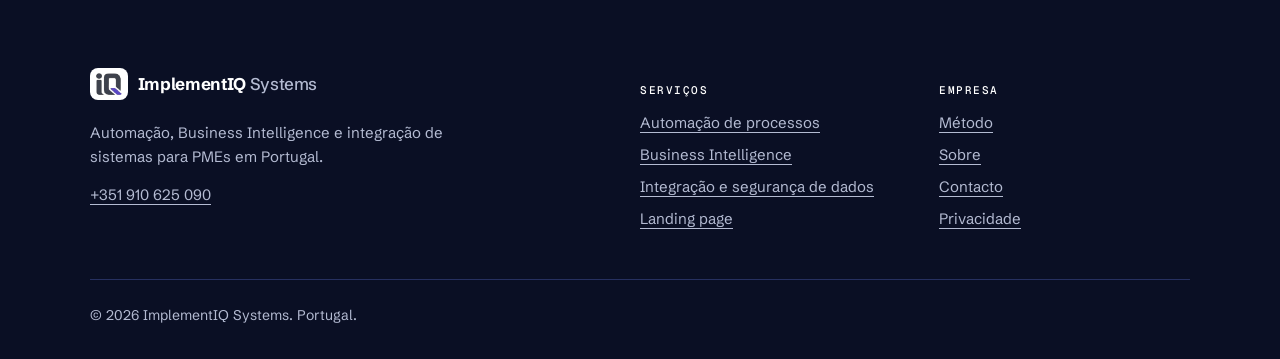
==== commit 0ed07fdc: "Prazo da proposta: 5 dias úteis (antes 24 a 48 horas) Co-Authored-By: Claude Sonnet 5.5 <noreply@ant" ====
--- a/index.html
+++ b/index.html
@@ -204,7 +204,7 @@
 
         <ol class="flow-steps reveal-group">
             <li class="flow-step" style="--i:0"><span class="n" aria-hidden="true">01</span><h3 data-pt="Conversa inicial" data-en="Initial conversation">Conversa inicial</h3><p data-pt="15 a 30 minutos" data-en="15 to 30 minutes">15 a 30 minutos</p></li>
-            <li class="flow-step" style="--i:1"><span class="n" aria-hidden="true">02</span><h3 data-pt="Proposta" data-en="Proposal">Proposta</h3><p data-pt="Entregue em 24 a 48 horas" data-en="Delivered in 24 to 48 hours">Entregue em 24 a 48 horas</p></li>
+            <li class="flow-step" style="--i:1"><span class="n" aria-hidden="true">02</span><h3 data-pt="Proposta" data-en="Proposal">Proposta</h3><p data-pt="Entregue em 5 dias úteis" data-en="Delivered in 5 business days">Entregue em 5 dias úteis</p></li>
             <li class="flow-step" style="--i:2"><span class="n" aria-hidden="true">03</span><h3 data-pt="Implementação faseada" data-en="Phased implementation">Implementação faseada</h3><p data-pt="Entregas semanais" data-en="Weekly deliveries">Entregas semanais</p></li>
             <li class="flow-step" style="--i:3"><span class="n" aria-hidden="true">04</span><h3 data-pt="Acompanhamento" data-en="Support">Acompanhamento</h3><p data-pt="30 dias incluídos" data-en="30 days included">30 dias incluídos</p></li>
         </ol>
--- a/style.css
+++ b/style.css
@@ -77,6 +77,10 @@
 
     /* Transições: estados de interface 150 a 250 ms, entradas 400 a 700 ms */
     --ease: cubic-bezier(0.2, 0.7, 0.2, 1);
+    /* Sinal (pulso numa ligação): a mesma duração, curva e brilho em todo o site */
+    --ease-signal: cubic-bezier(0.3, 0, 0.1, 1);
+    --dur-signal: 1100ms;
+    --glow-signal: drop-shadow(0 0 3px rgba(155, 148, 255, 0.7));
     --transition-fast: 160ms var(--ease);
     --transition-base: 240ms var(--ease);
     --transition-reveal: 600ms var(--ease);
@@ -925,7 +929,7 @@
     border-right: 2px solid var(--color-text);
     border-bottom: 2px solid var(--color-text);
     transform: rotate(45deg);
-    transition: transform 0.2s;
+    transition: transform var(--transition-base);
 }
 
 .faq details[open] summary::after { transform: rotate(225deg); margin-top: 4px; }
@@ -1054,6 +1058,8 @@
 
 .form textarea { min-height: 140px; resize: vertical; }
 
+.form input,
+.form textarea { transition: border-color var(--transition-fast); }
 .form input:focus,
 .form textarea:focus { outline: 3px solid var(--color-accent); outline-offset: 1px; border-color: var(--color-accent); }
 
@@ -1078,7 +1084,7 @@
     border-radius: 999px;
     font-weight: 500;
     cursor: pointer;
-    transition: background-color 0.15s, border-color 0.15s, color 0.15s;
+    transition: background-color var(--transition-fast), border-color var(--transition-fast), color var(--transition-fast);
 }
 
 .chip:hover span { border-color: var(--color-accent); }
@@ -1505,3 +1511,53 @@
 @media (prefers-reduced-motion: reduce) {
     .sf-pulse, .sf-hit, .sf-panel-glow { display: none; }
 }
+
+
+/* ==========================================================================
+   Sistema de movimento: o sinal (Serviços e Método)
+   A Home mostra o ciclo completo (entra, acontece, resultado). Aqui o mesmo
+   gesto aparece em ponto pequeno: um pulso percorre a ligação, o nó seguinte
+   reage e surge o resultado. Uma só vez, quando entra no ecrã; sem loops.
+   Duração, curva e brilho vêm dos tokens --dur-signal, --ease-signal e
+   --glow-signal. Com movimento reduzido nada disto corre.
+   ========================================================================== */
+.art-pulse { fill: none; stroke: var(--color-accent-soft); stroke-width: 2.4; stroke-linecap: round;
+             stroke-dasharray: 0.16 1.2; stroke-dashoffset: 0.16; opacity: 0; pointer-events: none; }
+.art-halo { fill: none; stroke: var(--color-accent-soft); stroke-width: 1.6; opacity: 0; pointer-events: none; }
+
+@media (prefers-reduced-motion: no-preference) {
+    /* A ligação desenha-se (0,3 s + 0,9 s) e só depois o pulso a percorre; o nó
+       de destino reage quando o pulso chega e a seguir sai o segundo pulso. */
+    .js .pillar.in .art-pulse { opacity: 1; animation: sf-travel var(--dur-signal) var(--ease-signal) calc(1.3s + var(--i) * 1.45s) both; filter: var(--glow-signal); }
+    .js .pillar.in .art-halo { animation: sf-panel-hit 0.9s ease calc(2.4s + var(--i) * 1.45s) both; }
+
+    /* Método: o sinal acompanha a linha que liga os passos (só o troço
+       claro se move; no fim já não há nada a brilhar) */
+    .js .step:not(:last-child)::before,
+    .js .flow-steps::before {
+        background-repeat: no-repeat;
+        background-image: linear-gradient(90deg, transparent, var(--color-accent-soft));
+        background-size: 56px 100%;
+        background-position: -56px 0;
+    }
+    .js .step:not(:last-child)::before { background-image: linear-gradient(180deg, transparent, var(--color-accent-soft)); background-size: 100% 48px; background-position: 0 -48px; }
+    .js .step.in:not(:last-child)::before { animation: sig-y 0.9s var(--ease) 0.15s backwards; }
+    .js .flow-steps.in::before { animation: sig-x 1.3s var(--ease) 0.2s backwards; }
+    .js .section.dark .flow-steps::before { background-color: var(--color-accent-soft); background-repeat: no-repeat; background-size: 56px 100%; background-position: -56px 0; background-image: linear-gradient(90deg, transparent, #fff); }
+
+    @media (max-width: 900px) {
+        .js .flow-steps::before { background-image: linear-gradient(180deg, transparent, var(--color-accent-soft)); background-size: 100% 48px; background-position: 0 -48px; }
+        .js .section.dark .flow-steps::before { background-size: 100% 48px; background-position: 0 -48px; background-image: linear-gradient(180deg, transparent, #fff); }
+        .js .flow-steps.in::before { animation-name: sig-y; animation-duration: 1.3s; }
+    }
+}
+@keyframes sig-x { from { background-position: -56px 0; filter: var(--glow-signal); } to { background-position: calc(100% + 56px) 0; filter: var(--glow-signal); } }
+@keyframes sig-y { from { background-position: 0 -48px; filter: var(--glow-signal); } to { background-position: 0 calc(100% + 48px); filter: var(--glow-signal); } }
+
+/* Contacto: o aviso do formulário aparece com a mesma suavidade das entradas */
+@media (prefers-reduced-motion: no-preference) {
+    .form-status:not(:empty) { animation: sf-appear var(--transition-reveal) both; }
+}
+@media (prefers-reduced-motion: reduce) {
+    .art-pulse, .art-halo { display: none; }
+}
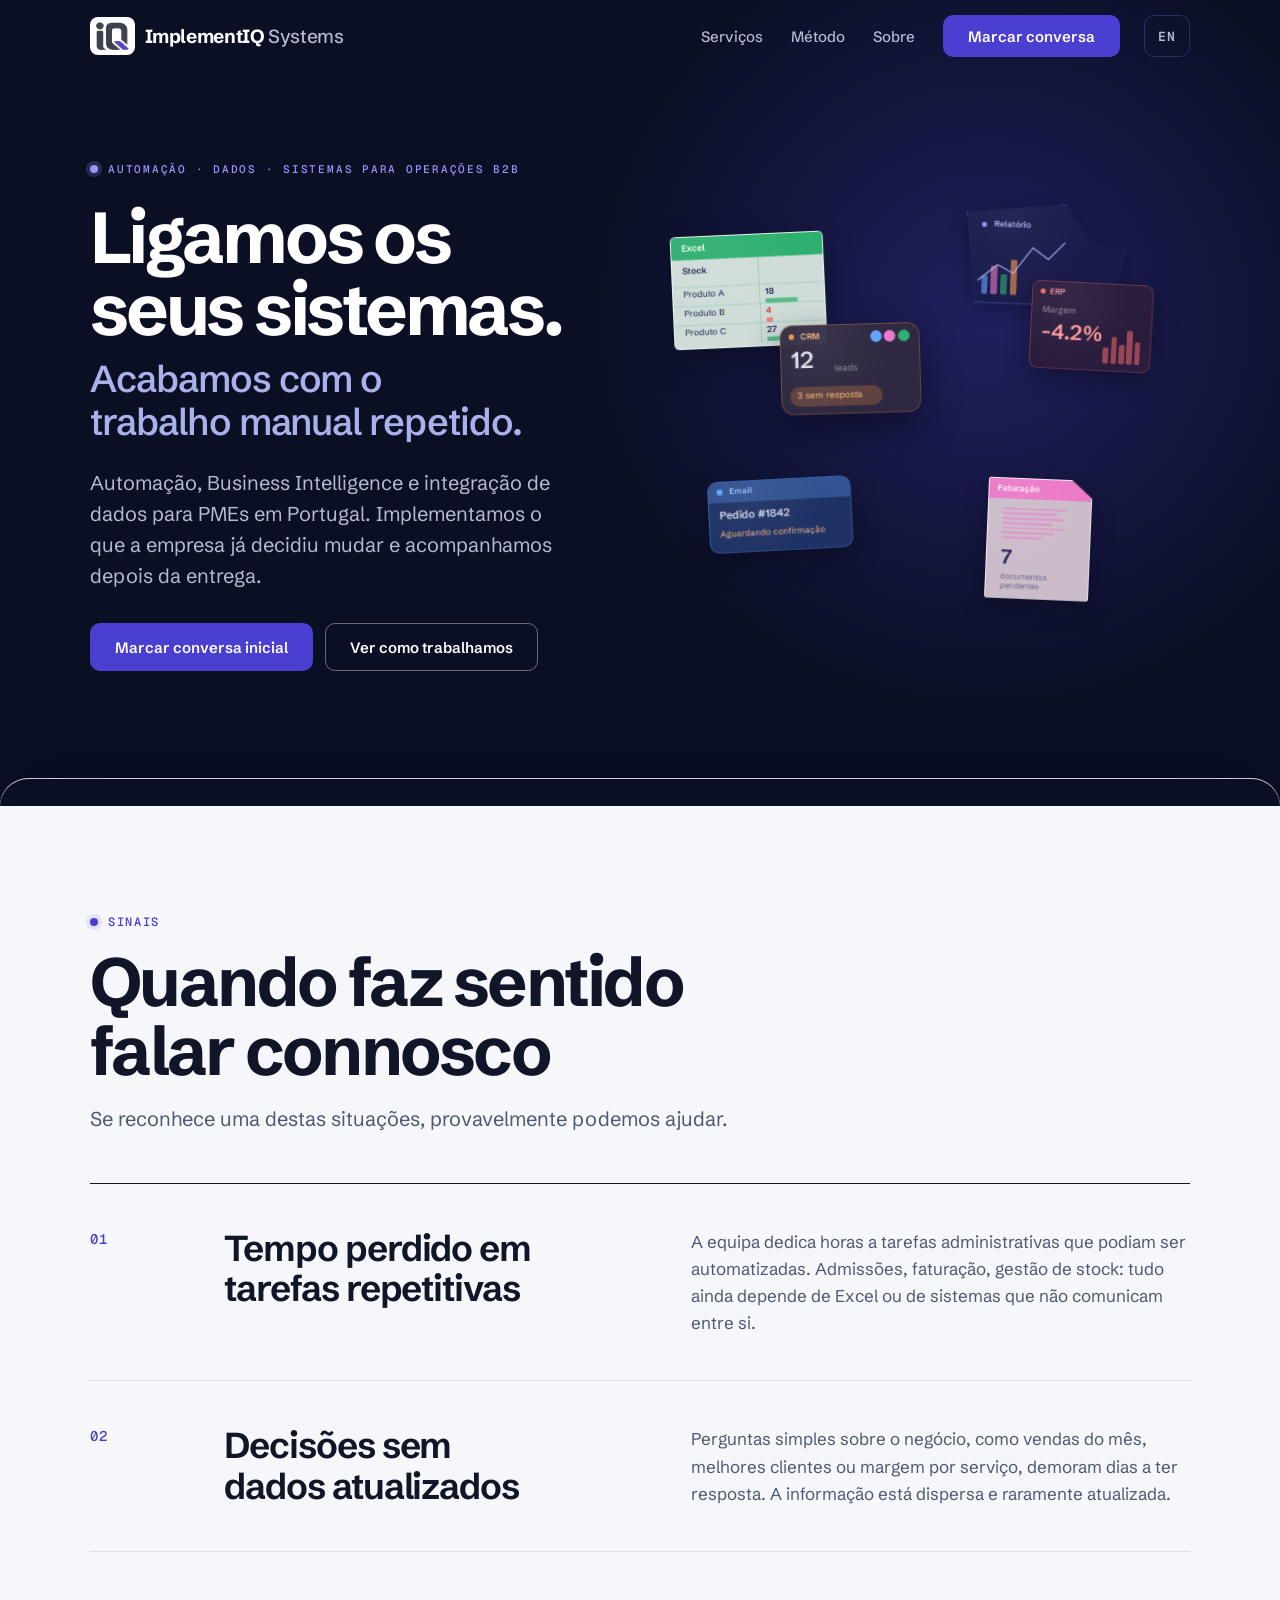
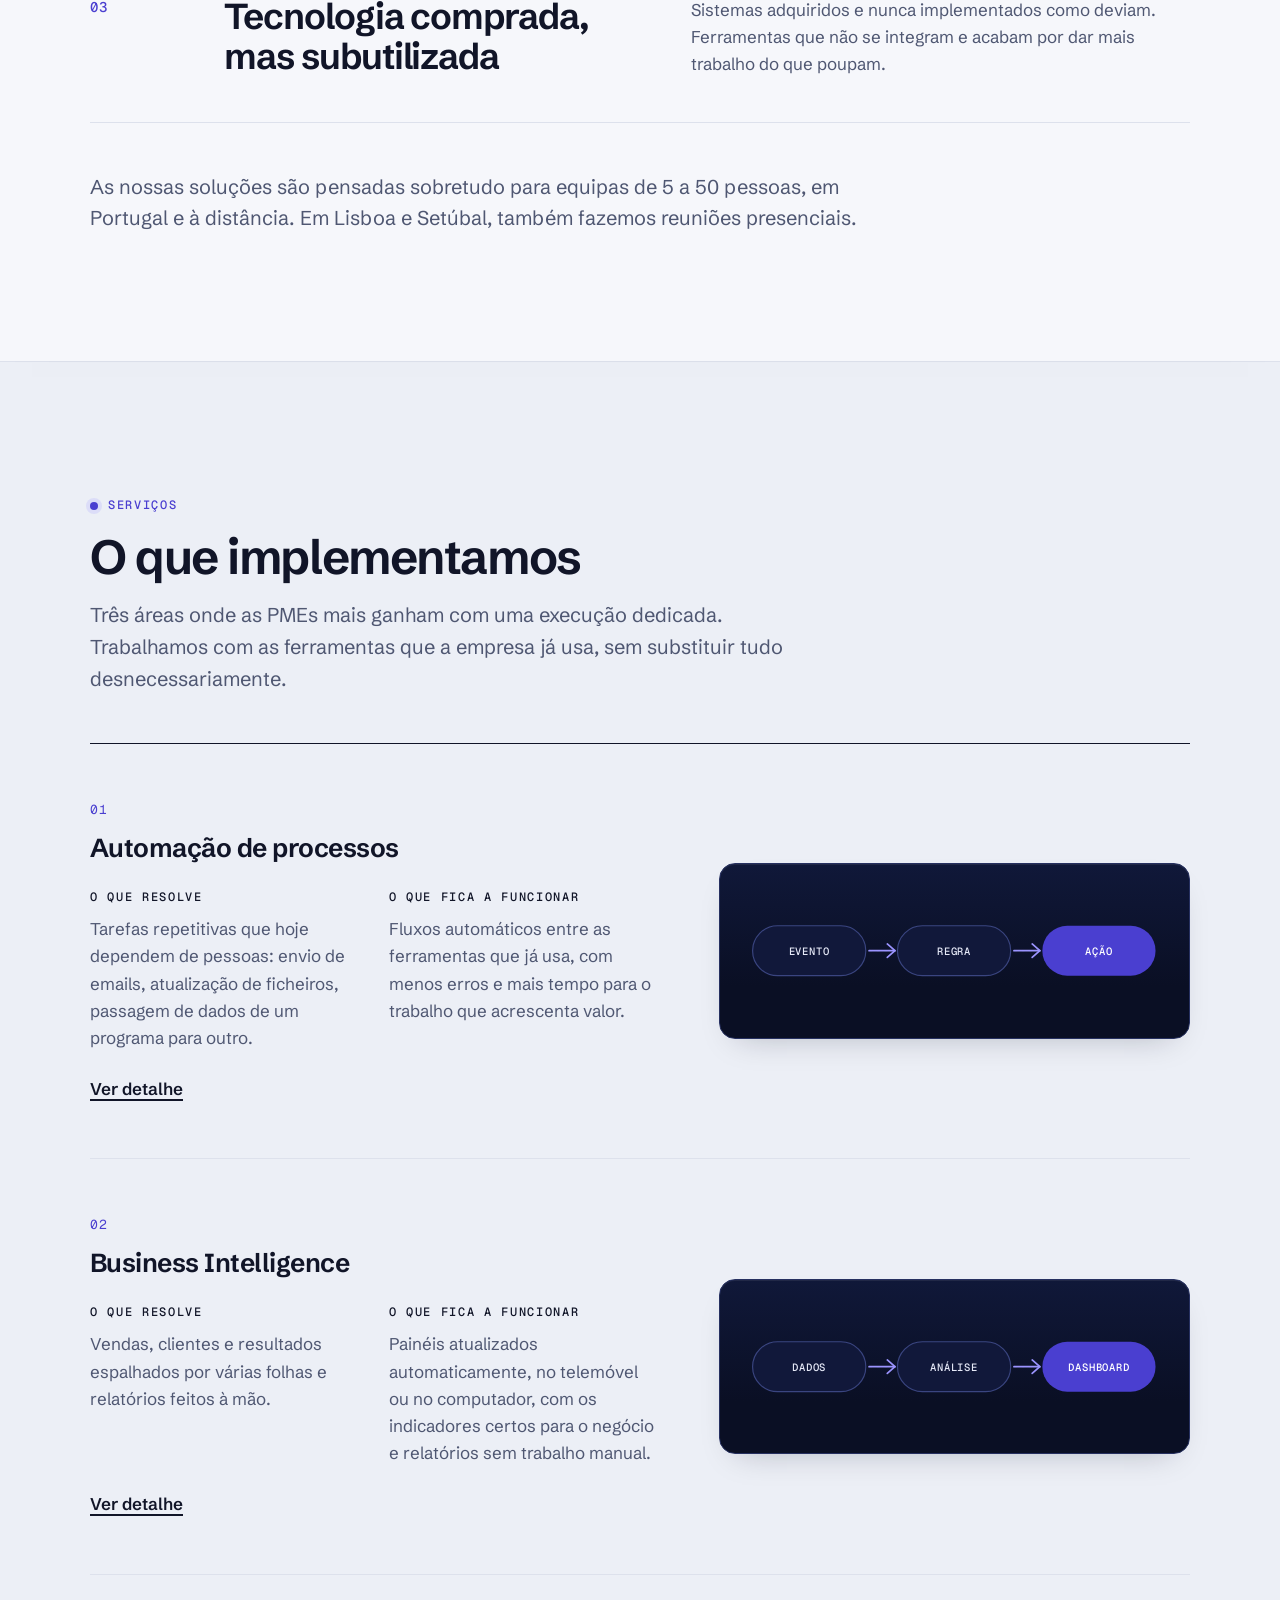
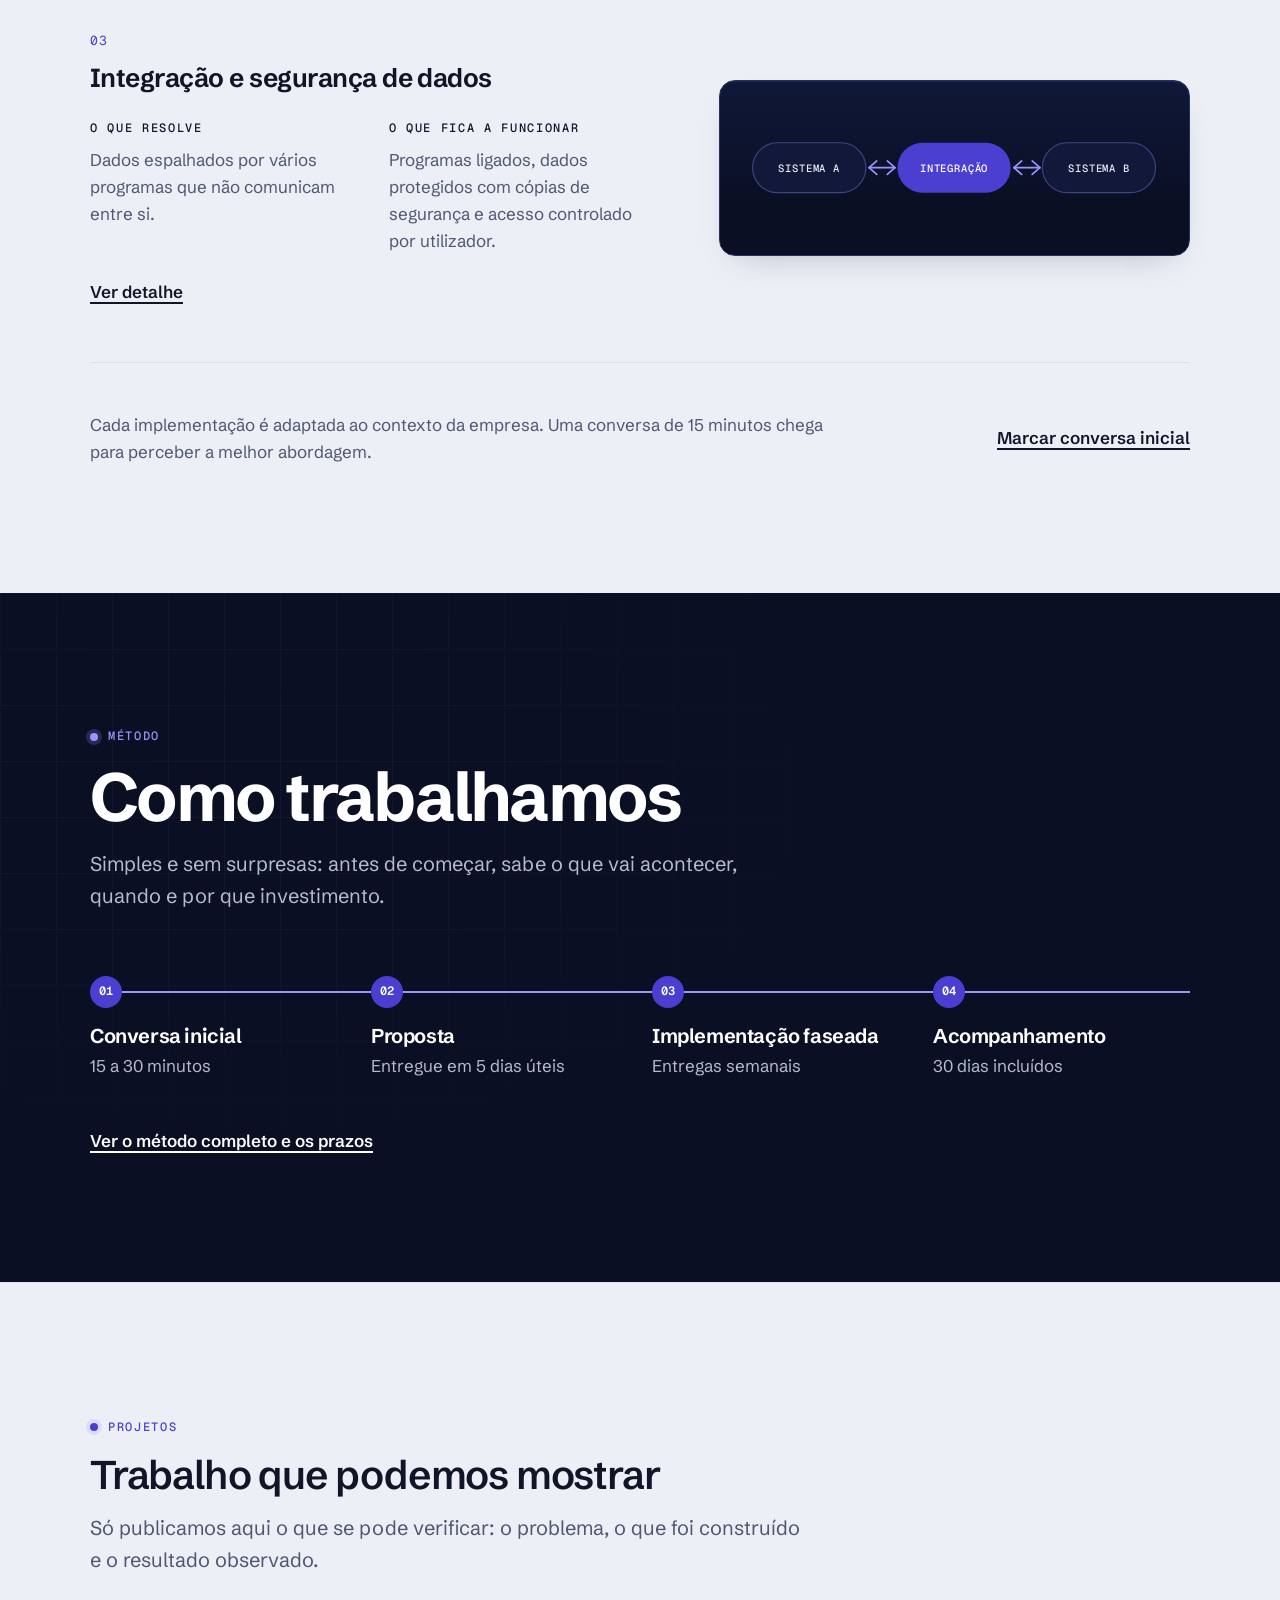
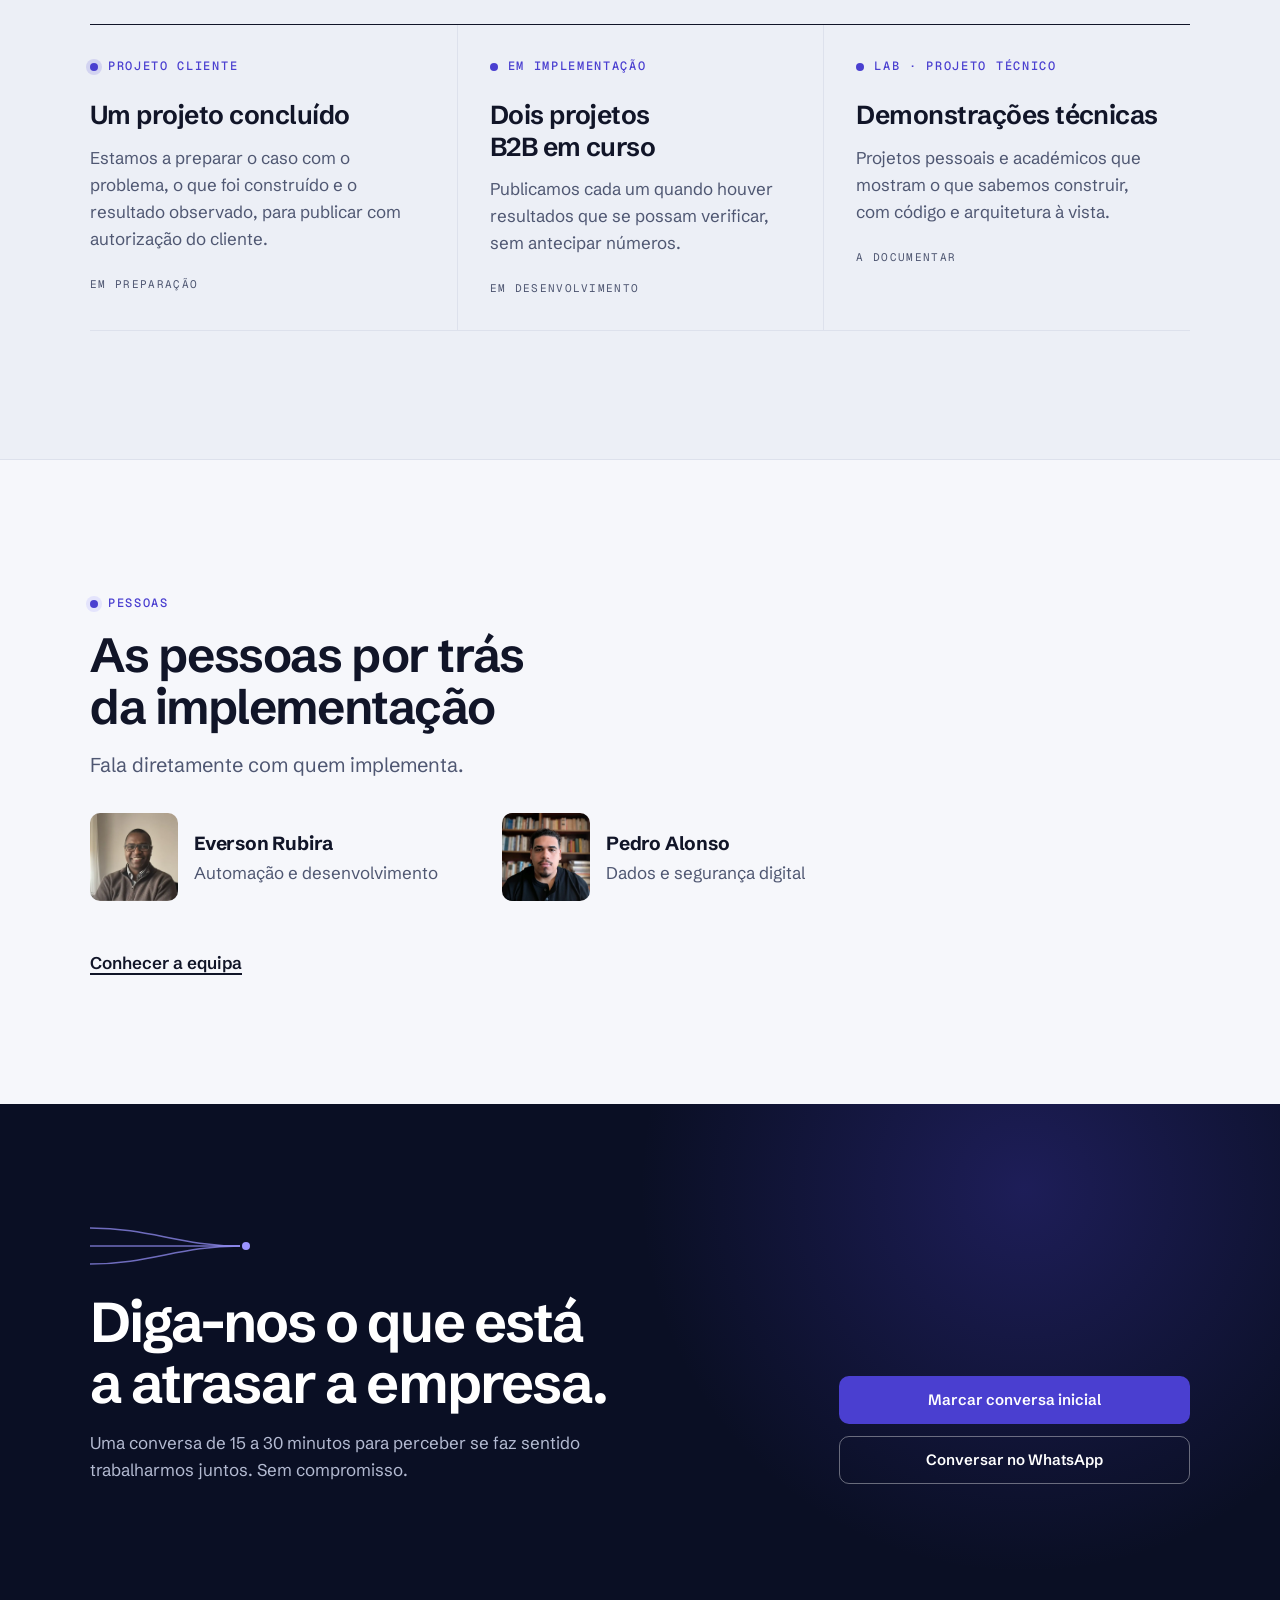
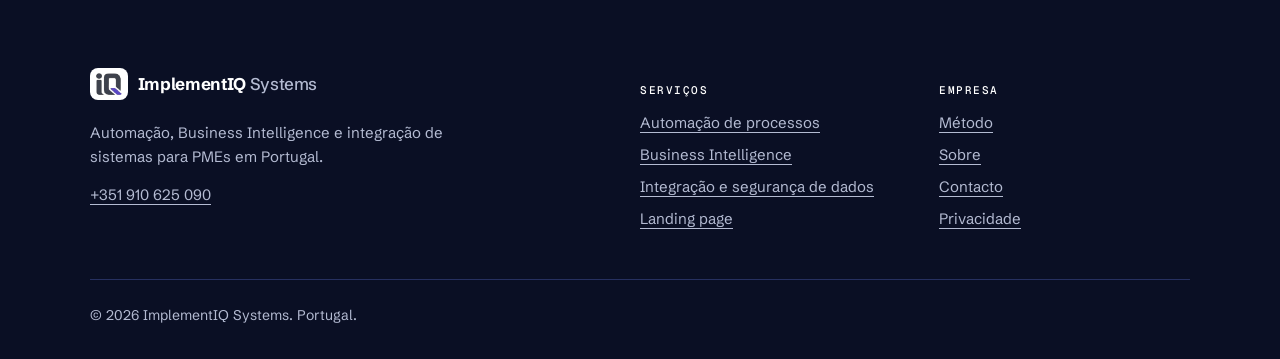
==== commit 04b2bccf: "Hero: animação em ciclo contínuo (painel, regresso por pontos, caos, recomeça) - Ciclo de ~17 s à me" ====
--- a/index.html
+++ b/index.html
@@ -76,7 +76,7 @@
         </div>
 
         <figure class="hero-visual enter" style="--d:0.2s">
-            <iframe class="hero-anim" style="display:block;width:100%;border:0" src="prototipos/painel-transicao.html?embed&v=20261119" title="Seis ferramentas dispersas (Excel, CRM, Email, ERP, Faturação e Relatório) organizam-se num único painel operacional" scrolling="no" loading="eager"></iframe>
+            <iframe class="hero-anim" style="display:block;width:100%;border:0" src="prototipos/painel-transicao.html?embed&v=20261120" title="Seis ferramentas dispersas (Excel, CRM, Email, ERP, Faturação e Relatório) organizam-se num único painel operacional" scrolling="no" loading="eager"></iframe>
         </figure>
     </div>
 </section>
